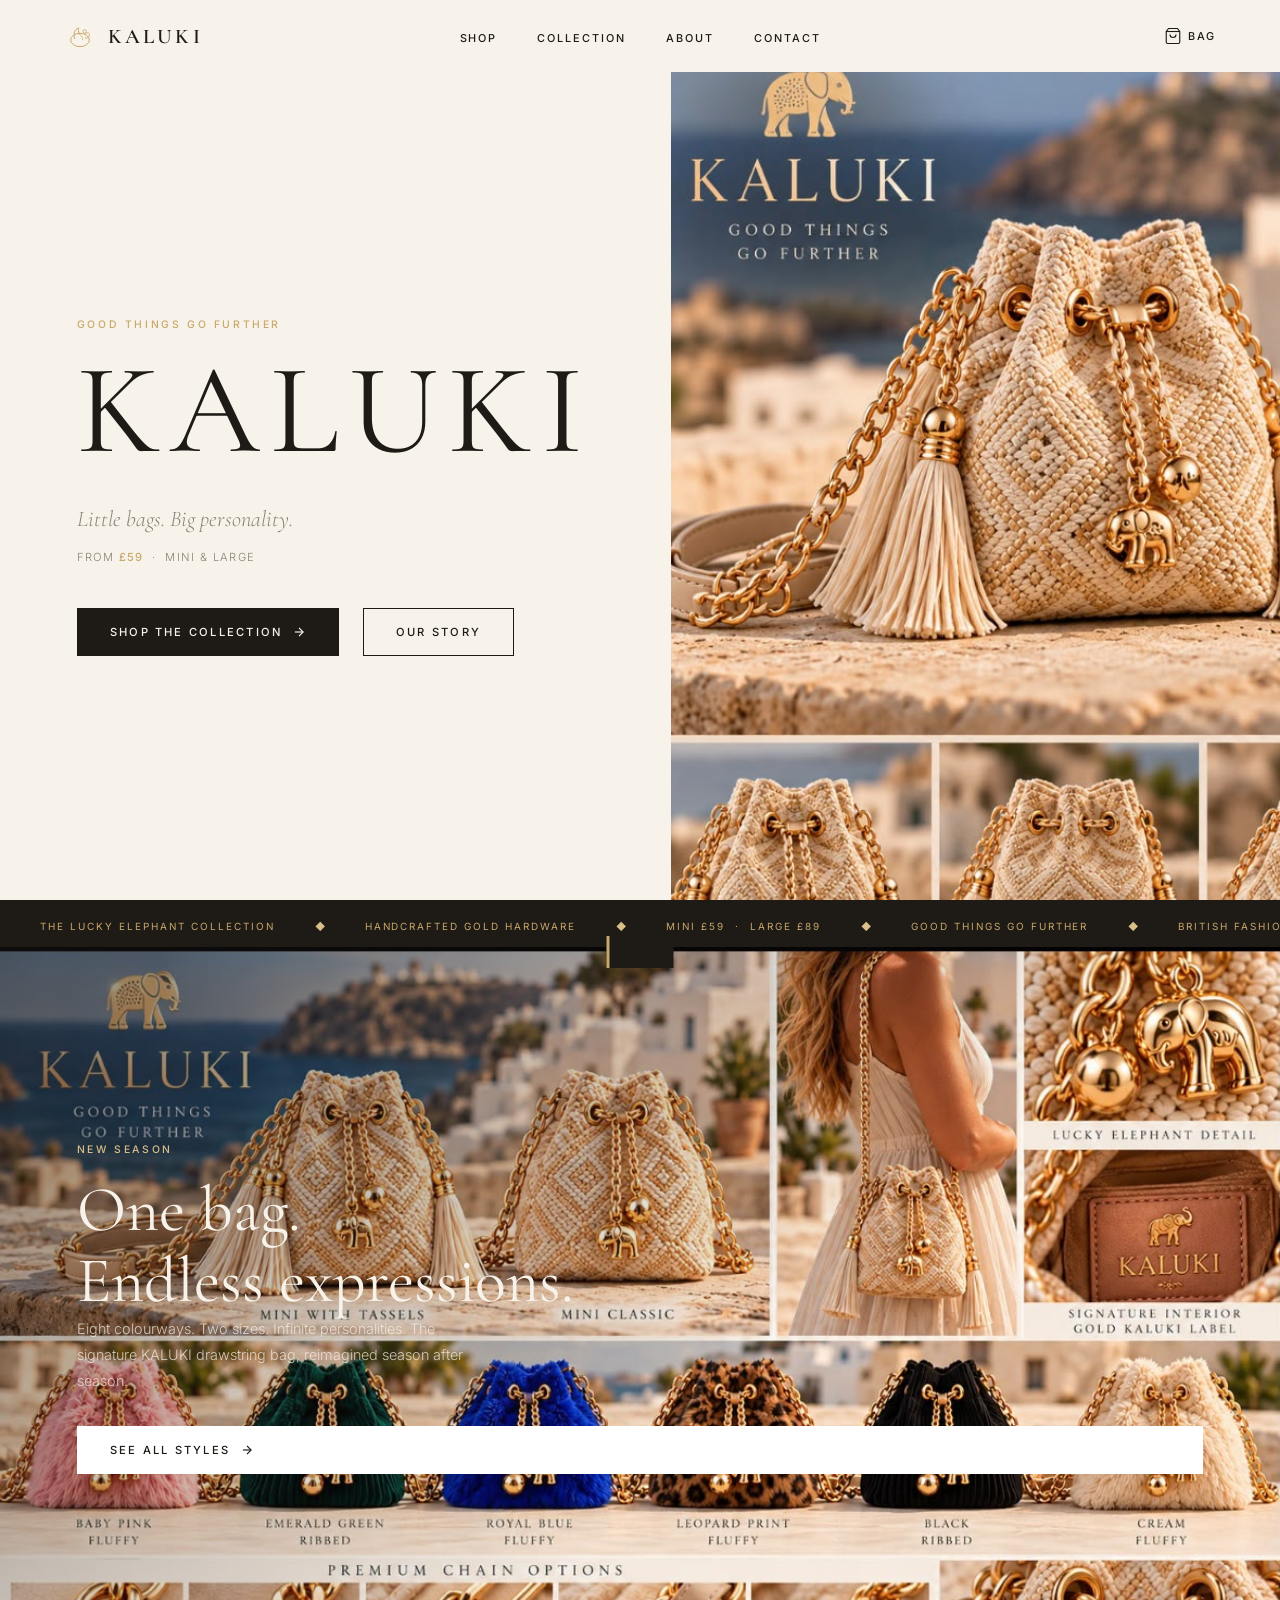
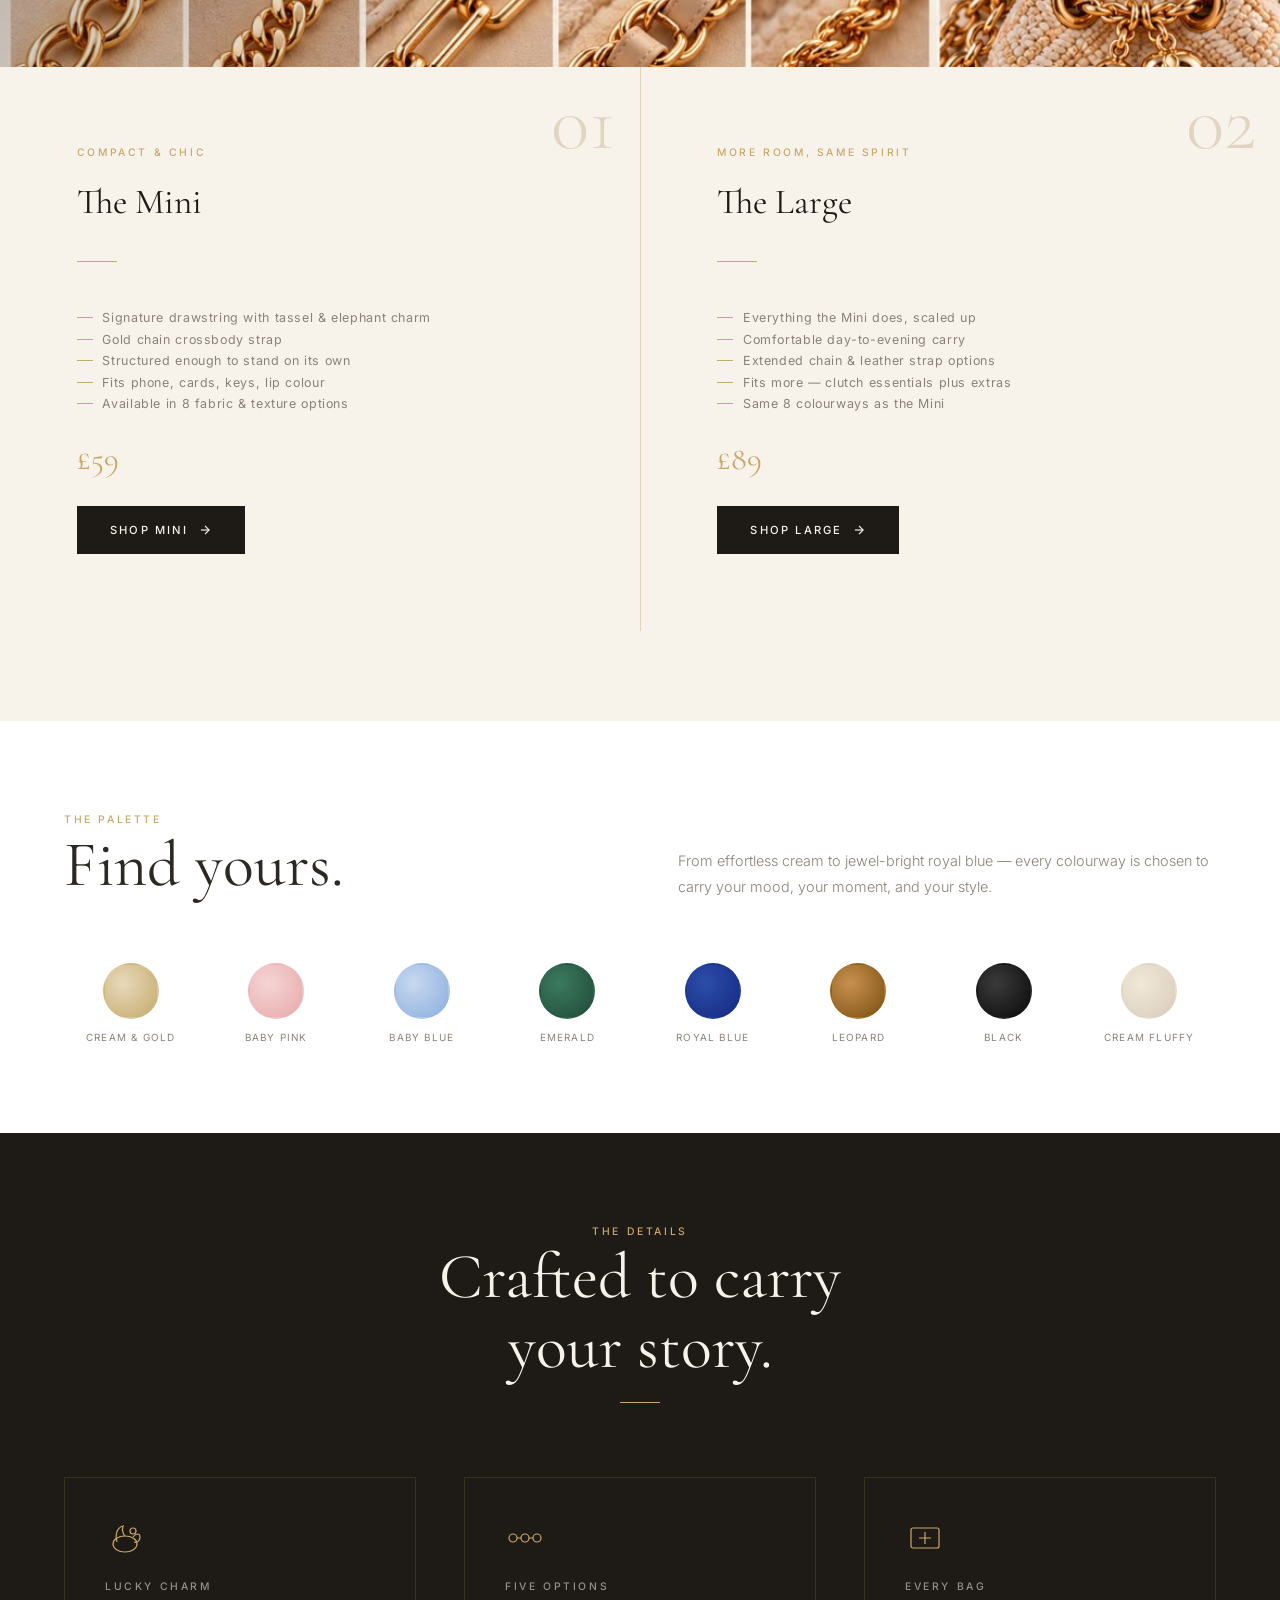
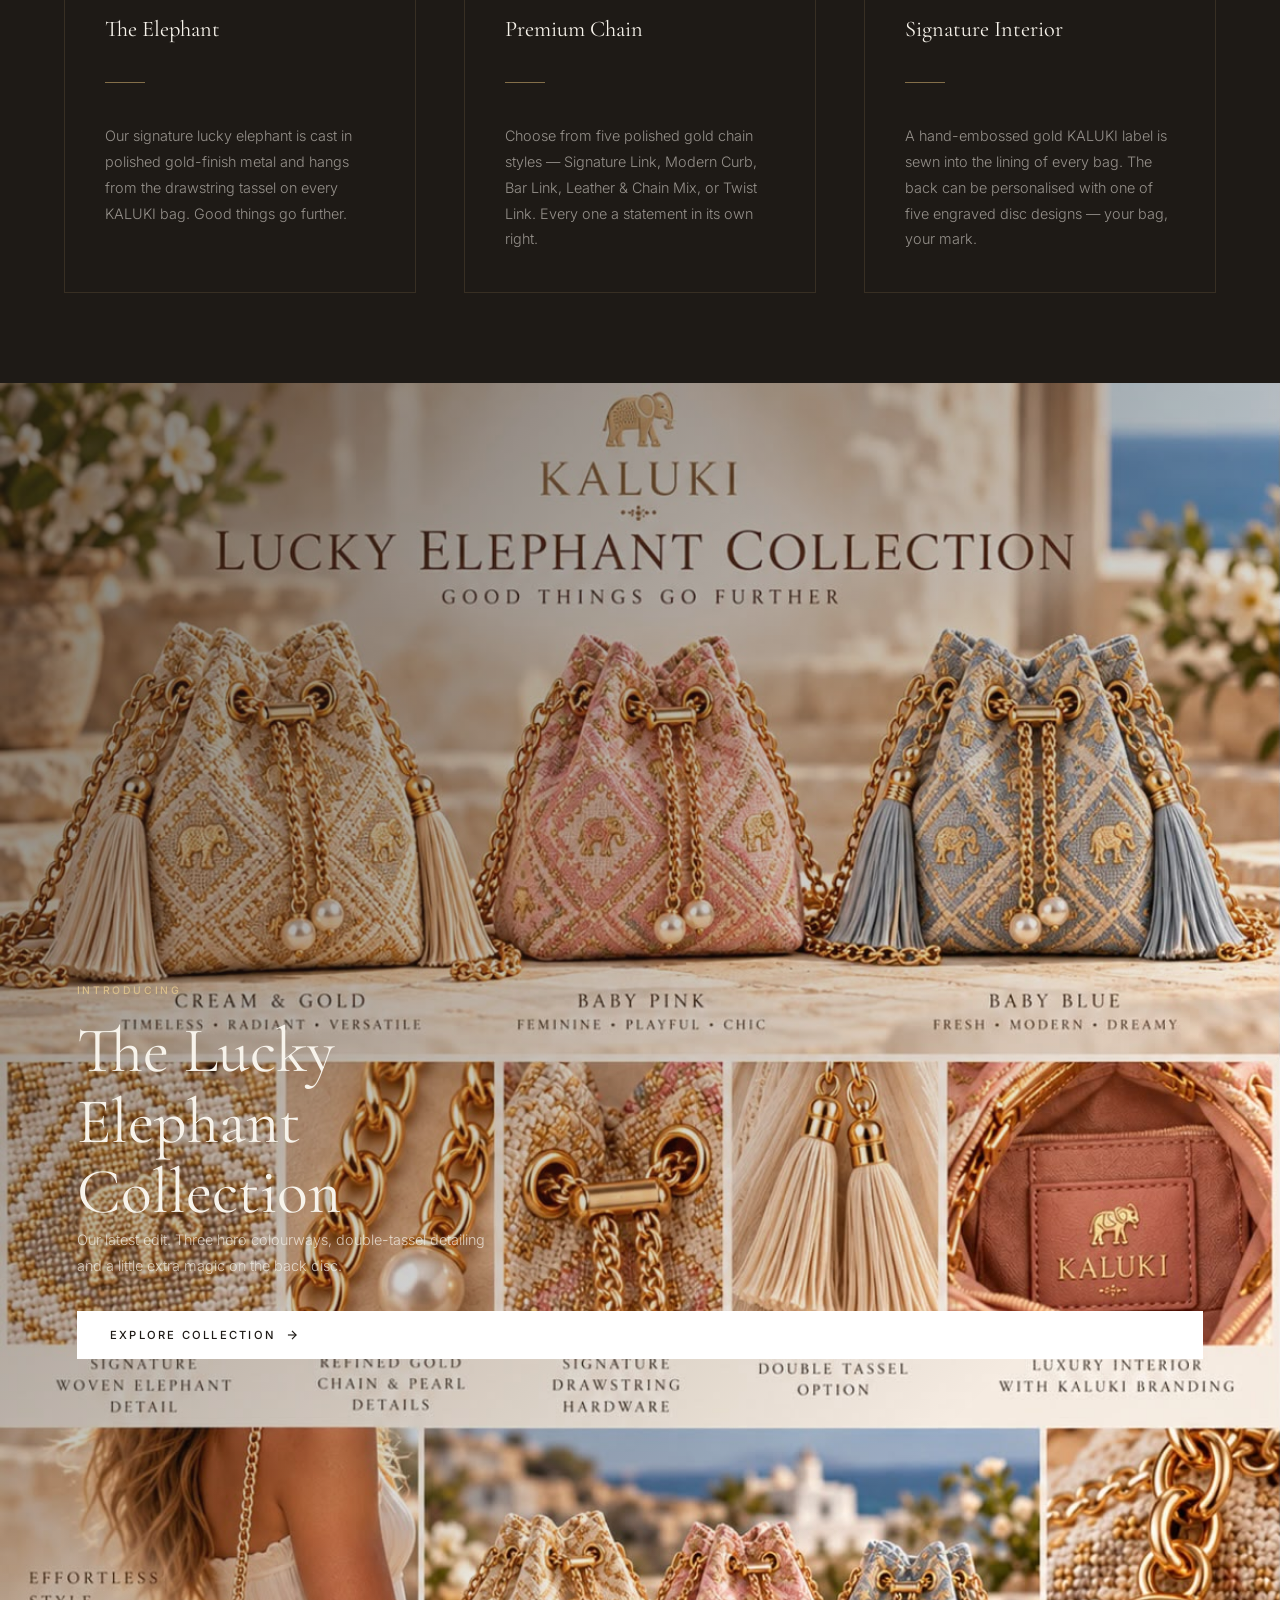
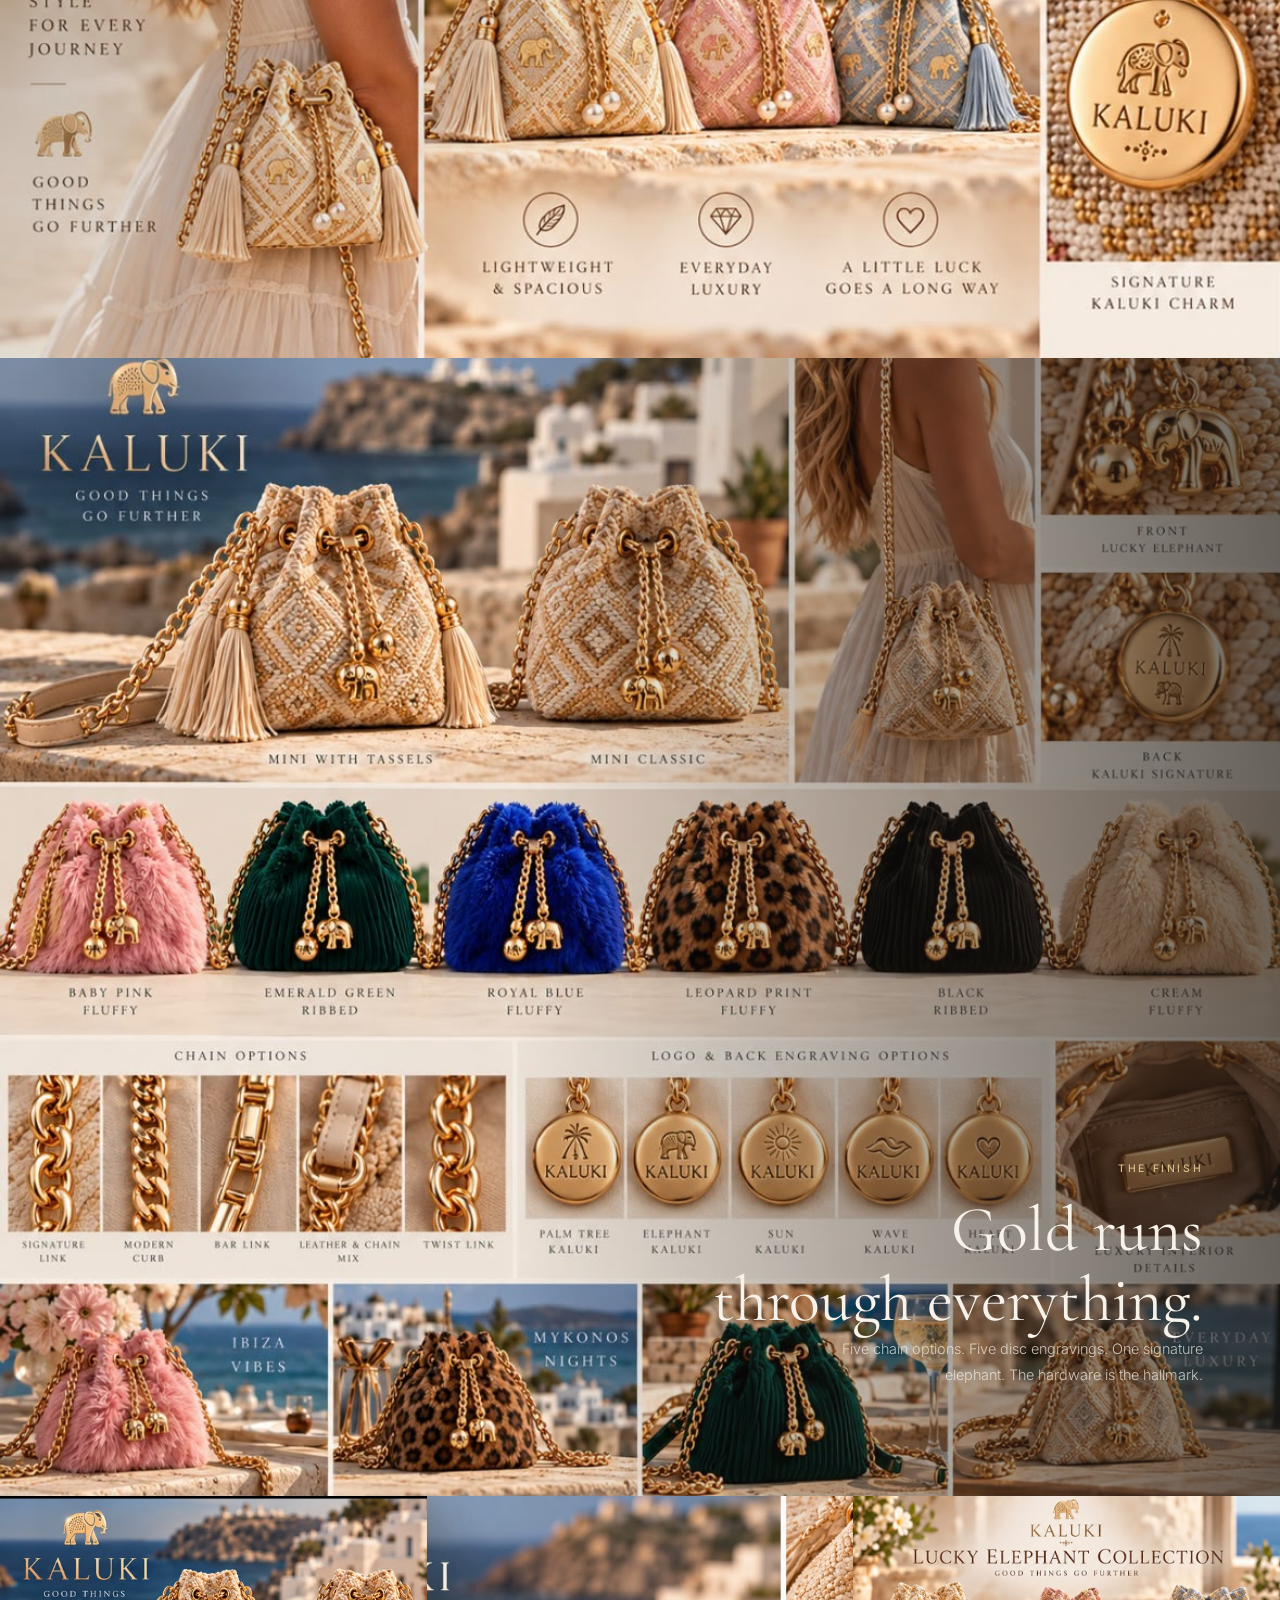
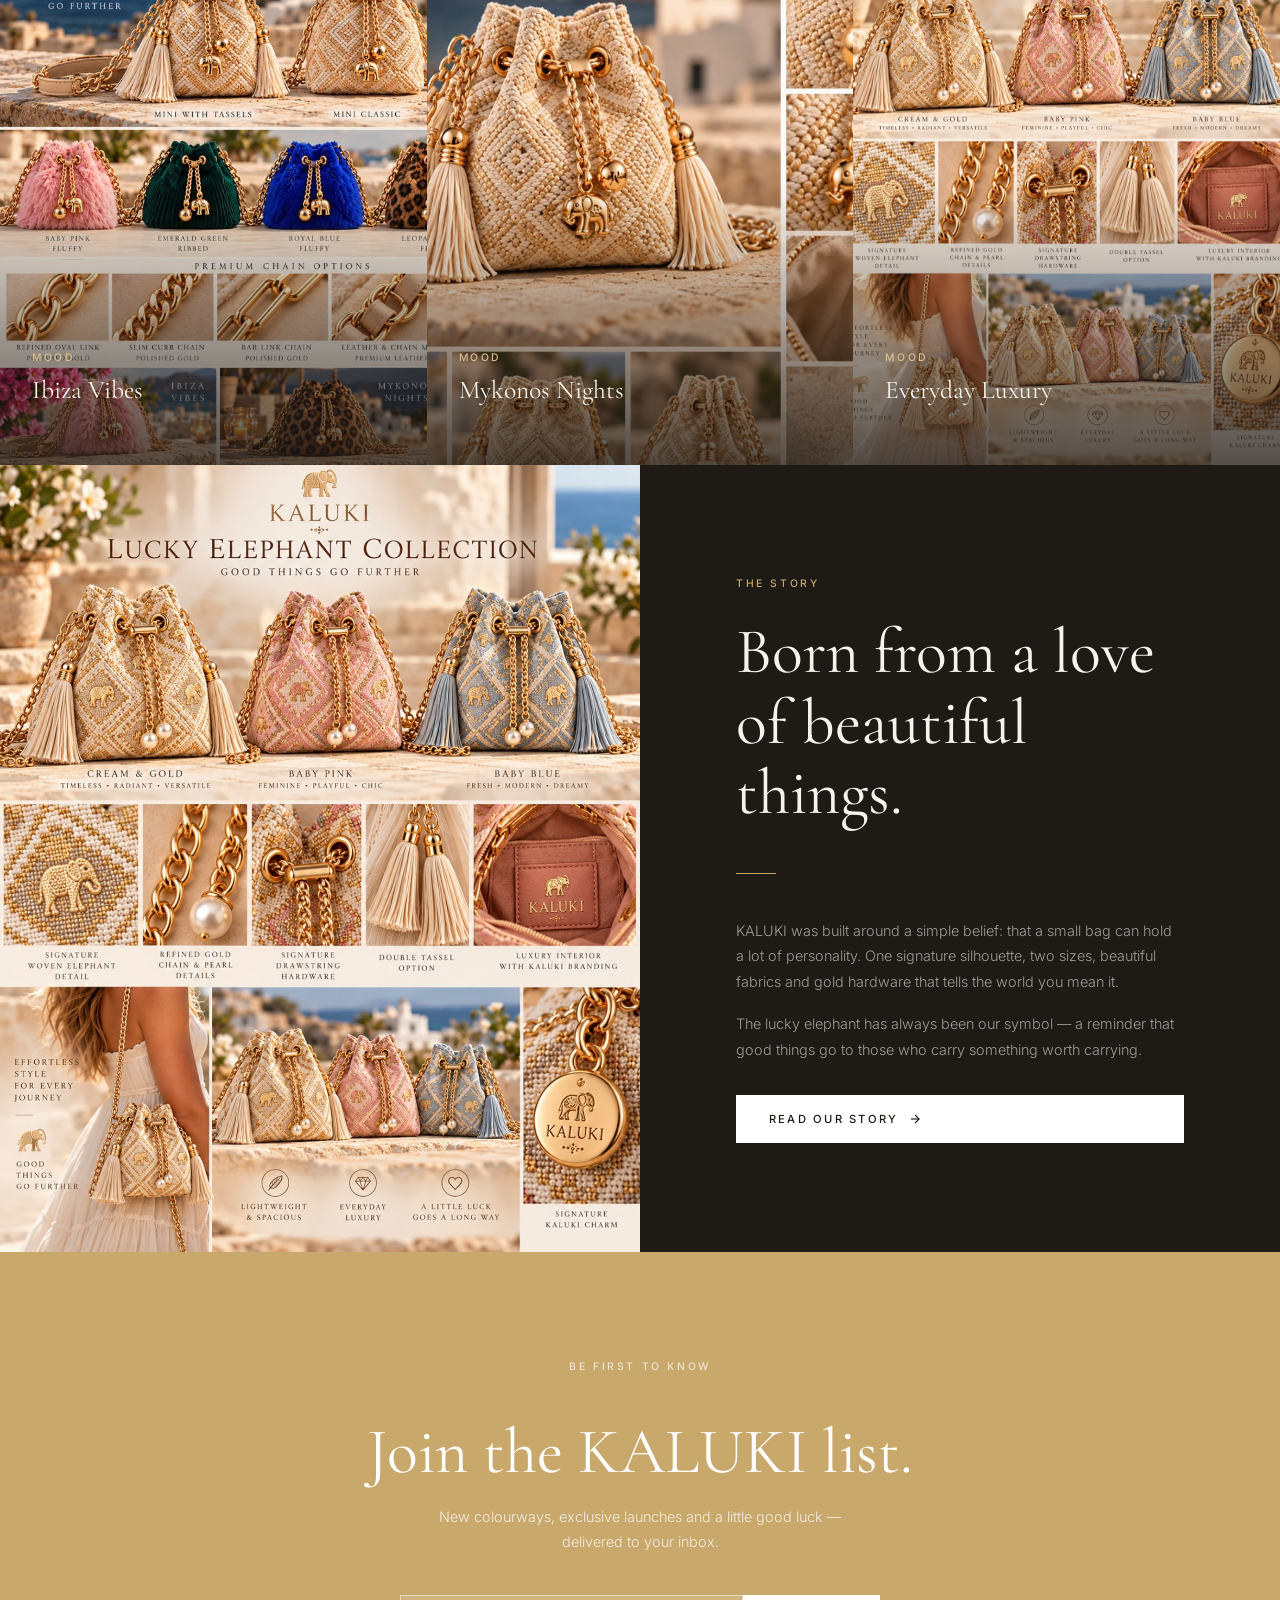
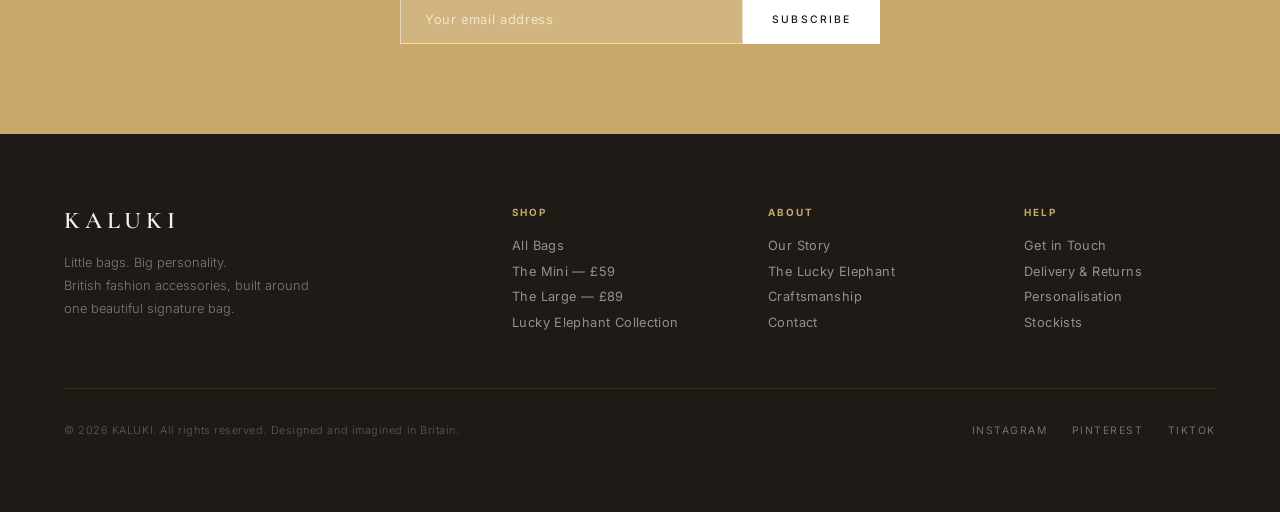
==== index.html @ 7ca7d7c7 "Initial KALUKI website build Four-page brand site: Home, Shop, About, Contact. Image-rich editorial " ====
<!DOCTYPE html>
<html lang="en-GB">
<head>
  <meta charset="UTF-8" />
  <meta name="viewport" content="width=device-width, initial-scale=1.0" />
  <title>KALUKI — Little Bags. Big Personality.</title>
  <meta name="description" content="KALUKI — British fashion accessories. Signature drawstring bags in two sizes. Gold hardware, lucky elephant charm. Good things go further." />
  <link rel="preconnect" href="https://fonts.googleapis.com" />
  <link rel="preconnect" href="https://fonts.gstatic.com" crossorigin />
  <link href="https://fonts.googleapis.com/css2?family=Cormorant+Garamond:ital,wght@0,300;0,400;0,500;0,600;1,300;1,400;1,600&family=Inter:wght@300;400;500&display=swap" rel="stylesheet" />
  <link rel="stylesheet" href="assets/css/style.css" />
</head>
<body>

  <!-- ── Navigation ──────────────────────────────────────────── -->
  <nav class="nav" id="nav">
    <div class="nav-inner">
      <a href="index.html" class="nav-logo">
        <svg class="nav-logo-mark" viewBox="0 0 48 48" fill="none" xmlns="http://www.w3.org/2000/svg">
          <ellipse cx="24" cy="30" rx="14" ry="10" stroke="#C8A86B" stroke-width="1.5" fill="none"/>
          <path d="M16 28 C14 22 15 14 22 12 C20 18 24 22 24 22" stroke="#C8A86B" stroke-width="1.5" fill="none" stroke-linecap="round"/>
          <circle cx="31" cy="17" r="2.5" stroke="#C8A86B" stroke-width="1.2" fill="none"/>
          <path d="M31 22 C34 18 38 18 38 22 C38 26 35 28 32 27" stroke="#C8A86B" stroke-width="1.2" fill="none" stroke-linecap="round"/>
          <path d="M24 22 C26 24 28 26 28 30" stroke="#C8A86B" stroke-width="1" fill="none"/>
        </svg>
        <span class="nav-logo-text">KALUKI</span>
      </a>

      <ul class="nav-links">
        <li><a href="shop.html">Shop</a></li>
        <li><a href="index.html#collection">Collection</a></li>
        <li><a href="about.html">About</a></li>
        <li><a href="contact.html">Contact</a></li>
      </ul>

      <div class="nav-actions">
        <a href="shop.html" class="nav-bag" data-bag>
          <svg viewBox="0 0 24 24" fill="none" stroke="currentColor" stroke-width="1.5">
            <path d="M6 2L3 6v14a2 2 0 002 2h14a2 2 0 002-2V6l-3-4z"/>
            <line x1="3" y1="6" x2="21" y2="6"/>
            <path d="M16 10a4 4 0 01-8 0"/>
          </svg>
          <span>Bag</span>
        </a>
        <button class="nav-hamburger" aria-label="Open menu">
          <span></span><span></span><span></span>
        </button>
      </div>
    </div>
  </nav>

  <!-- ── Mobile Nav ───────────────────────────────────────────── -->
  <div class="nav-mobile">
    <button class="nav-mobile-close" aria-label="Close menu" style="position:absolute;top:2rem;right:2rem;font-size:1.5rem;color:var(--charcoal);">✕</button>
    <a href="shop.html">Shop</a>
    <a href="index.html#collection">Collection</a>
    <a href="about.html">About</a>
    <a href="contact.html">Contact</a>
  </div>

  <!-- ── Hero ─────────────────────────────────────────────────── -->
  <section class="hero">
    <div class="hero-content">
      <p class="eyebrow hero-tagline reveal">Good Things Go Further</p>
      <h1 class="hero-title reveal delay-1">KALUKI</h1>
      <p class="hero-sub reveal delay-2">Little bags. Big personality.</p>
      <p class="hero-price-hint reveal delay-3">From <span>£59</span> &nbsp;·&nbsp; Mini &amp; Large</p>
      <div class="hero-cta reveal delay-4">
        <a href="shop.html" class="btn btn-dark">
          Shop the Collection
          <svg viewBox="0 0 24 24" fill="none" stroke="currentColor" stroke-width="2"><line x1="5" y1="12" x2="19" y2="12"/><polyline points="12 5 19 12 12 19"/></svg>
        </a>
        <a href="index.html#story" class="btn btn-outline">Our Story</a>
      </div>
    </div>

    <div class="hero-image reveal-right">
      <img src="assets/images/kaluki1.jpeg" alt="KALUKI signature bag — cream woven with gold hardware" loading="eager" />
    </div>
  </section>

  <!-- ── Marquee ──────────────────────────────────────────────── -->
  <div class="marquee-bar" aria-hidden="true">
    <div class="marquee-track">
      <span>The Lucky Elephant Collection</span>
      <span class="dot">◆</span>
      <span>Handcrafted Gold Hardware</span>
      <span class="dot">◆</span>
      <span>Mini £59 &nbsp;·&nbsp; Large £89</span>
      <span class="dot">◆</span>
      <span>Good Things Go Further</span>
      <span class="dot">◆</span>
      <span>British Fashion Accessories</span>
      <span class="dot">◆</span>
      <span>Ibiza Vibes &nbsp;·&nbsp; Mykonos Nights</span>
      <span class="dot">◆</span>
    </div>
  </div>

  <!-- ── The Range — full image ────────────────────────────────── -->
  <div class="fullbleed" id="collection" style="max-height:80vh;">
    <img src="assets/images/kaluki2.jpeg" alt="KALUKI bag collection — all colourways" loading="lazy" style="height:100%;object-fit:cover;object-position:top center;" />
    <div class="fullbleed-overlay">
      <p class="eyebrow">New Season</p>
      <h2 class="reveal">One bag.<br/>Endless expressions.</h2>
      <p class="reveal delay-1">Eight colourways. Two sizes. Infinite personalities. The signature KALUKI drawstring bag, reimagined season after season.</p>
      <a href="shop.html" class="btn btn-white reveal delay-2">
        See All Styles
        <svg viewBox="0 0 24 24" fill="none" stroke="currentColor" stroke-width="2"><line x1="5" y1="12" x2="19" y2="12"/><polyline points="12 5 19 12 12 19"/></svg>
      </a>
    </div>
  </div>

  <!-- ── Two Sizes ─────────────────────────────────────────────── -->
  <section class="section" style="padding-left:0;padding-right:0;padding-top:0;">
    <div class="bags-grid">
      <div class="bag-card reveal-left">
        <span class="bag-card-number">01</span>
        <p class="eyebrow">Compact &amp; Chic</p>
        <h3>The Mini</h3>
        <div class="gold-rule"></div>
        <ul class="bag-features">
          <li>Signature drawstring with tassel &amp; elephant charm</li>
          <li>Gold chain crossbody strap</li>
          <li>Structured enough to stand on its own</li>
          <li>Fits phone, cards, keys, lip colour</li>
          <li>Available in 8 fabric &amp; texture options</li>
        </ul>
        <div class="bag-price">£59</div>
        <a href="shop.html" class="btn btn-dark" style="margin-top:0.5rem;">
          Shop Mini
          <svg viewBox="0 0 24 24" fill="none" stroke="currentColor" stroke-width="2"><line x1="5" y1="12" x2="19" y2="12"/><polyline points="12 5 19 12 12 19"/></svg>
        </a>
      </div>
      <div class="bag-card reveal-right">
        <span class="bag-card-number">02</span>
        <p class="eyebrow">More Room, Same Spirit</p>
        <h3>The Large</h3>
        <div class="gold-rule"></div>
        <ul class="bag-features">
          <li>Everything the Mini does, scaled up</li>
          <li>Comfortable day-to-evening carry</li>
          <li>Extended chain &amp; leather strap options</li>
          <li>Fits more — clutch essentials plus extras</li>
          <li>Same 8 colourways as the Mini</li>
        </ul>
        <div class="bag-price">£89</div>
        <a href="shop.html" class="btn btn-dark" style="margin-top:0.5rem;">
          Shop Large
          <svg viewBox="0 0 24 24" fill="none" stroke="currentColor" stroke-width="2"><line x1="5" y1="12" x2="19" y2="12"/><polyline points="12 5 19 12 12 19"/></svg>
        </a>
      </div>
    </div>
  </section>

  <!-- ── Colourways ───────────────────────────────────────────── -->
  <section class="section colourways-section">
    <div class="section-max">
      <div class="colourways-intro">
        <div class="reveal-left">
          <p class="eyebrow">The Palette</p>
          <h2>Find yours.</h2>
        </div>
        <p class="reveal-right" style="align-self:end;">From effortless cream to jewel-bright royal blue — every colourway is chosen to carry your mood, your moment, and your style.</p>
      </div>

      <div class="colourways-grid">
        <div class="colour-swatch reveal delay-1">
          <div class="colour-dot c-cream-gold"></div>
          <span class="colour-name">Cream &amp; Gold</span>
        </div>
        <div class="colour-swatch reveal delay-2">
          <div class="colour-dot c-baby-pink"></div>
          <span class="colour-name">Baby Pink</span>
        </div>
        <div class="colour-swatch reveal delay-3">
          <div class="colour-dot c-baby-blue"></div>
          <span class="colour-name">Baby Blue</span>
        </div>
        <div class="colour-swatch reveal delay-1">
          <div class="colour-dot c-emerald"></div>
          <span class="colour-name">Emerald</span>
        </div>
        <div class="colour-swatch reveal delay-2">
          <div class="colour-dot c-royal-blue"></div>
          <span class="colour-name">Royal Blue</span>
        </div>
        <div class="colour-swatch reveal delay-3">
          <div class="colour-dot c-leopard"></div>
          <span class="colour-name">Leopard</span>
        </div>
        <div class="colour-swatch reveal delay-1">
          <div class="colour-dot c-black"></div>
          <span class="colour-name">Black</span>
        </div>
        <div class="colour-swatch reveal delay-2">
          <div class="colour-dot c-cream-fluffy"></div>
          <span class="colour-name">Cream Fluffy</span>
        </div>
      </div>
    </div>
  </section>

  <!-- ── Craft ─────────────────────────────────────────────────── -->
  <section class="section craft-section">
    <div class="section-max">
      <div class="section-header centered" style="color:var(--cream)">
        <p class="eyebrow reveal">The Details</p>
        <h2 style="color:var(--cream)" class="reveal delay-1">Crafted to carry<br/>your story.</h2>
        <div class="gold-rule reveal delay-2" style="margin:1.25rem auto;"></div>
      </div>

      <div class="craft-grid">
        <div class="craft-item reveal delay-1">
          <svg class="craft-icon" viewBox="0 0 40 40" fill="none" stroke="currentColor" stroke-width="1.2">
            <ellipse cx="20" cy="26" rx="12" ry="8" />
            <path d="M12 24 C10 18 11 10 18 8 C16 14 20 18 20 18"/>
            <circle cx="28" cy="13" r="3"/>
            <path d="M28 19 C31 15 35 15 35 19 C35 23 32 25 29 24"/>
          </svg>
          <p class="eyebrow">Lucky Charm</p>
          <h3>The Elephant</h3>
          <div class="gold-rule"></div>
          <p>Our signature lucky elephant is cast in polished gold-finish metal and hangs from the drawstring tassel on every KALUKI bag. Good things go further.</p>
        </div>

        <div class="craft-item reveal delay-2">
          <svg class="craft-icon" viewBox="0 0 40 40" fill="none" stroke="currentColor" stroke-width="1.2">
            <circle cx="8" cy="20" r="4"/>
            <circle cx="20" cy="20" r="4"/>
            <circle cx="32" cy="20" r="4"/>
            <path d="M12 20 h4 M24 20 h4"/>
          </svg>
          <p class="eyebrow">Five Options</p>
          <h3>Premium Chain</h3>
          <div class="gold-rule"></div>
          <p>Choose from five polished gold chain styles — Signature Link, Modern Curb, Bar Link, Leather &amp; Chain Mix, or Twist Link. Every one a statement in its own right.</p>
        </div>

        <div class="craft-item reveal delay-3">
          <svg class="craft-icon" viewBox="0 0 40 40" fill="none" stroke="currentColor" stroke-width="1.2">
            <rect x="6" y="10" width="28" height="20" rx="2"/>
            <path d="M14 20 h12 M20 14 v12"/>
          </svg>
          <p class="eyebrow">Every Bag</p>
          <h3>Signature Interior</h3>
          <div class="gold-rule"></div>
          <p>A hand-embossed gold KALUKI label is sewn into the lining of every bag. The back can be personalised with one of five engraved disc designs — your bag, your mark.</p>
        </div>
      </div>
    </div>
  </section>

  <!-- ── Lucky Elephant Collection full image ──────────────────── -->
  <div class="fullbleed">
    <img src="assets/images/kaluki4.jpeg" alt="Lucky Elephant Collection — KALUKI" loading="lazy" />
    <div class="fullbleed-overlay" style="background: linear-gradient(135deg, rgba(30,26,22,0.6) 0%, transparent 70%);">
      <p class="eyebrow reveal">Introducing</p>
      <h2 class="reveal delay-1" style="color:var(--cream);">The Lucky<br/>Elephant<br/>Collection</h2>
      <p class="reveal delay-2">Our latest edit. Three hero colourways, double-tassel detailing and a little extra magic on the back disc.</p>
      <a href="shop.html" class="btn btn-white reveal delay-3">
        Explore Collection
        <svg viewBox="0 0 24 24" fill="none" stroke="currentColor" stroke-width="2"><line x1="5" y1="12" x2="19" y2="12"/><polyline points="12 5 19 12 12 19"/></svg>
      </a>
    </div>
  </div>

  <!-- ── Chain detail strip ────────────────────────────────────── -->
  <div class="fullbleed">
    <img src="assets/images/kaluki3.jpeg" alt="KALUKI chain and hardware detail" loading="lazy" />
    <div class="fullbleed-overlay" style="background: linear-gradient(to left, rgba(30,26,22,0.65) 0%, transparent 60%); align-items: flex-end; justify-content: flex-end; text-align: right;">
      <p class="eyebrow reveal">The Finish</p>
      <h2 class="reveal delay-1" style="color:var(--cream);">Gold runs<br/>through everything.</h2>
      <p class="reveal delay-2">Five chain options. Five disc engravings. One signature elephant. The hardware is the hallmark.</p>
    </div>
  </div>

  <!-- ── Lifestyle Editorial ───────────────────────────────────── -->
  <section class="section" style="padding:0;">
    <div class="lifestyle-grid">
      <div class="lifestyle-card">
        <img src="assets/images/kaluki2.jpeg" alt="Ibiza Vibes — KALUKI" loading="lazy" style="object-position: 0% 80%;" />
        <div class="lifestyle-card-overlay">
          <p class="eyebrow">Mood</p>
          <h3>Ibiza Vibes</h3>
          <span class="lifestyle-card-cta">Shop the look</span>
        </div>
      </div>
      <div class="lifestyle-card">
        <img src="assets/images/kaluki1.jpeg" alt="Mykonos Nights — KALUKI" loading="lazy" style="object-position: 50% 60%;" />
        <div class="lifestyle-card-overlay">
          <p class="eyebrow">Mood</p>
          <h3>Mykonos Nights</h3>
          <span class="lifestyle-card-cta">Shop the look</span>
        </div>
      </div>
      <div class="lifestyle-card">
        <img src="assets/images/kaluki4.jpeg" alt="Everyday Luxury — KALUKI" loading="lazy" style="object-position: 50% 50%;" />
        <div class="lifestyle-card-overlay">
          <p class="eyebrow">Mood</p>
          <h3>Everyday Luxury</h3>
          <span class="lifestyle-card-cta">Shop the look</span>
        </div>
      </div>
    </div>
  </section>

  <!-- ── Brand Story ───────────────────────────────────────────── -->
  <section class="story-section" id="story">
    <div class="story-image reveal-left">
      <img src="assets/images/kaluki4.jpeg" alt="KALUKI brand story" loading="lazy" style="object-position: center 30%;" />
    </div>
    <div class="story-content">
      <p class="eyebrow reveal">The Story</p>
      <h2 class="reveal delay-1">Born from a love<br/>of beautiful things.</h2>
      <div class="gold-rule reveal delay-2"></div>
      <p class="reveal delay-2">KALUKI was built around a simple belief: that a small bag can hold a lot of personality. One signature silhouette, two sizes, beautiful fabrics and gold hardware that tells the world you mean it.</p>
      <p class="reveal delay-3" style="margin-top:-0.5rem;">The lucky elephant has always been our symbol — a reminder that good things go to those who carry something worth carrying.</p>
      <a href="about.html" class="btn btn-white reveal delay-4" style="margin-top:0.5rem;">
        Read Our Story
        <svg viewBox="0 0 24 24" fill="none" stroke="currentColor" stroke-width="2"><line x1="5" y1="12" x2="19" y2="12"/><polyline points="12 5 19 12 12 19"/></svg>
      </a>
    </div>
  </section>

  <!-- ── Newsletter ────────────────────────────────────────────── -->
  <section class="newsletter-section">
    <p class="eyebrow reveal" style="color:rgba(255,255,255,0.7);">Be First to Know</p>
    <h2 class="reveal delay-1">Join the KALUKI list.</h2>
    <p class="reveal delay-2">New colourways, exclusive launches and a little good luck — delivered to your inbox.</p>
    <form class="newsletter-form reveal delay-3" novalidate>
      <input type="email" placeholder="Your email address" required aria-label="Email address" />
      <button type="submit" class="btn btn-white">Subscribe</button>
    </form>
  </section>

  <!-- ── Footer ────────────────────────────────────────────────── -->
  <footer class="footer">
    <div class="footer-inner">
      <div class="footer-brand">
        <div class="footer-logo-text">KALUKI</div>
        <p>Little bags. Big personality.<br/>British fashion accessories, built around one beautiful signature bag.</p>
      </div>

      <div class="footer-col">
        <h5>Shop</h5>
        <a href="shop.html">All Bags</a>
        <a href="shop.html#mini">The Mini — £59</a>
        <a href="shop.html#large">The Large — £89</a>
        <a href="shop.html#collections">Lucky Elephant Collection</a>
      </div>

      <div class="footer-col">
        <h5>About</h5>
        <a href="about.html">Our Story</a>
        <a href="about.html#elephant">The Lucky Elephant</a>
        <a href="about.html#craft">Craftsmanship</a>
        <a href="contact.html">Contact</a>
      </div>

      <div class="footer-col">
        <h5>Help</h5>
        <a href="contact.html">Get in Touch</a>
        <a href="#">Delivery &amp; Returns</a>
        <a href="#">Personalisation</a>
        <a href="#">Stockists</a>
      </div>
    </div>

    <div class="footer-bottom">
      <p>© 2026 KALUKI. All rights reserved. Designed and imagined in Britain.</p>
      <div class="footer-social">
        <a href="#">Instagram</a>
        <a href="#">Pinterest</a>
        <a href="#">TikTok</a>
      </div>
    </div>
  </footer>

  <!-- ── Toast ─────────────────────────────────────────────────── -->
  <div id="toast" class="toast" aria-live="polite"></div>

  <script src="assets/js/main.js" defer></script>
</body>
</html>
---- assets/css/style.css ----
/* ─────────────────────────────────────────────
   KALUKI — Brand Website Styles
   ───────────────────────────────────────────── */

/* 1. Custom Properties
─────────────────────────────────────────────── */
:root {
  --cream:        #F7F3EB;
  --cream-mid:    #EDE5D4;
  --cream-dark:   #E0D5C1;
  --gold:         #C8A86B;
  --gold-light:   #D9BE8A;
  --gold-dark:    #9E7D42;
  --charcoal:     #1E1A16;
  --text:         #2C2823;
  --muted:        #8A8278;
  --white:        #FFFFFF;

  --font-display: 'Cormorant Garamond', Georgia, serif;
  --font-body:    'Inter', system-ui, -apple-system, sans-serif;

  --nav-h:        72px;
  --max-w:        1400px;
  --gap:          clamp(1.5rem, 4vw, 3rem);
}

/* 2. Reset & Base
─────────────────────────────────────────────── */
*, *::before, *::after { box-sizing: border-box; margin: 0; padding: 0; }

html {
  scroll-behavior: smooth;
  font-size: 16px;
}

body {
  font-family: var(--font-body);
  color: var(--text);
  background: var(--cream);
  -webkit-font-smoothing: antialiased;
  overflow-x: hidden;
}

img { display: block; max-width: 100%; }
a  { text-decoration: none; color: inherit; }
ul { list-style: none; }
button { cursor: pointer; border: none; background: none; font-family: inherit; }

/* 3. Typography
─────────────────────────────────────────────── */
.eyebrow {
  font-family: var(--font-body);
  font-size: 0.65rem;
  font-weight: 500;
  letter-spacing: 0.25em;
  text-transform: uppercase;
  color: var(--gold);
}

h1, h2, h3, h4 {
  font-family: var(--font-display);
  font-weight: 400;
  line-height: 1.1;
}

h1 { font-size: clamp(3.5rem, 8vw, 7rem); }
h2 { font-size: clamp(2.2rem, 5vw, 4rem); }
h3 { font-size: clamp(1.5rem, 3vw, 2.2rem); }
h4 { font-size: 1.25rem; }

p {
  font-size: 0.9rem;
  line-height: 1.8;
  color: var(--muted);
  font-weight: 300;
}

.gold-rule {
  width: 40px;
  height: 1px;
  background: var(--gold);
  margin: 1.25rem 0;
}

/* 4. Buttons
─────────────────────────────────────────────── */
.btn {
  display: inline-flex;
  align-items: center;
  gap: 0.6rem;
  font-family: var(--font-body);
  font-size: 0.7rem;
  font-weight: 500;
  letter-spacing: 0.2em;
  text-transform: uppercase;
  padding: 1rem 2rem;
  transition: all 0.3s ease;
}

.btn-dark {
  background: var(--charcoal);
  color: var(--cream);
  border: 1px solid var(--charcoal);
}
.btn-dark:hover {
  background: transparent;
  color: var(--charcoal);
}

.btn-outline {
  background: transparent;
  color: var(--charcoal);
  border: 1px solid var(--charcoal);
}
.btn-outline:hover {
  background: var(--charcoal);
  color: var(--cream);
}

.btn-gold {
  background: var(--gold);
  color: var(--white);
  border: 1px solid var(--gold);
}
.btn-gold:hover {
  background: var(--gold-dark);
  border-color: var(--gold-dark);
}

.btn-white {
  background: var(--white);
  color: var(--charcoal);
  border: 1px solid var(--white);
}
.btn-white:hover {
  background: transparent;
  color: var(--white);
}

.btn svg {
  width: 14px;
  height: 14px;
  transition: transform 0.3s ease;
}
.btn:hover svg { transform: translateX(4px); }

/* 5. Navigation
─────────────────────────────────────────────── */
.nav {
  position: fixed;
  top: 0; left: 0; right: 0;
  z-index: 100;
  height: var(--nav-h);
  display: flex;
  align-items: center;
  padding: 0 clamp(1.5rem, 5vw, 4rem);
  transition: background 0.4s ease, box-shadow 0.4s ease;
}

.nav.scrolled {
  background: rgba(247, 243, 235, 0.96);
  backdrop-filter: blur(8px);
  box-shadow: 0 1px 0 rgba(200, 168, 107, 0.2);
}

.nav-inner {
  width: 100%;
  display: grid;
  grid-template-columns: 1fr auto 1fr;
  align-items: center;
  gap: 2rem;
}

.nav-logo {
  display: flex;
  align-items: center;
  gap: 0.75rem;
}

.nav-logo-mark {
  width: 32px;
  height: 32px;
}

.nav-logo-text {
  font-family: var(--font-display);
  font-size: 1.3rem;
  font-weight: 600;
  letter-spacing: 0.15em;
  color: var(--charcoal);
}

.nav-links {
  display: flex;
  align-items: center;
  gap: 2.5rem;
}

.nav-links a {
  font-size: 0.68rem;
  font-weight: 500;
  letter-spacing: 0.18em;
  text-transform: uppercase;
  color: var(--charcoal);
  position: relative;
  padding-bottom: 2px;
}

.nav-links a::after {
  content: '';
  position: absolute;
  bottom: 0; left: 0;
  width: 0; height: 1px;
  background: var(--gold);
  transition: width 0.3s ease;
}

.nav-links a:hover::after { width: 100%; }

.nav-actions {
  display: flex;
  align-items: center;
  justify-content: flex-end;
  gap: 1.5rem;
}

.nav-bag {
  display: flex;
  align-items: center;
  gap: 0.4rem;
  font-size: 0.68rem;
  font-weight: 500;
  letter-spacing: 0.15em;
  text-transform: uppercase;
  color: var(--charcoal);
}

.nav-bag svg { width: 18px; height: 18px; }

.nav-hamburger {
  display: none;
  flex-direction: column;
  gap: 5px;
  padding: 4px;
}

.nav-hamburger span {
  display: block;
  width: 22px;
  height: 1.5px;
  background: var(--charcoal);
  transition: all 0.3s ease;
}

/* Mobile nav */
.nav-mobile {
  display: none;
  position: fixed;
  inset: 0;
  background: var(--cream);
  z-index: 99;
  flex-direction: column;
  align-items: center;
  justify-content: center;
  gap: 2.5rem;
  opacity: 0;
  pointer-events: none;
  transition: opacity 0.3s ease;
}

.nav-mobile.open {
  display: flex;
  opacity: 1;
  pointer-events: all;
}

.nav-mobile a {
  font-family: var(--font-display);
  font-size: 2.5rem;
  font-weight: 400;
  color: var(--charcoal);
  letter-spacing: 0.05em;
}

/* 6. Hero
─────────────────────────────────────────────── */
.hero {
  min-height: 100vh;
  display: grid;
  grid-template-columns: 1fr 1fr;
  padding-top: var(--nav-h);
}

.hero-content {
  display: flex;
  flex-direction: column;
  justify-content: center;
  padding: clamp(3rem, 8vh, 6rem) clamp(2rem, 6vw, 5rem);
}

.hero-tagline {
  margin-bottom: 0.75rem;
}

.hero-title {
  font-size: clamp(5rem, 10vw, 9rem);
  letter-spacing: 0.08em;
  color: var(--charcoal);
  line-height: 1;
  margin-bottom: 1.5rem;
}

.hero-sub {
  font-family: var(--font-display);
  font-size: clamp(1.1rem, 2vw, 1.4rem);
  font-weight: 300;
  font-style: italic;
  color: var(--muted);
  margin-bottom: 0.5rem;
}

.hero-price-hint {
  font-size: 0.7rem;
  letter-spacing: 0.12em;
  text-transform: uppercase;
  color: var(--muted);
  margin-bottom: 2.5rem;
}

.hero-price-hint span {
  color: var(--gold);
  font-weight: 500;
}

.hero-cta {
  display: flex;
  align-items: center;
  gap: 1.5rem;
  flex-wrap: wrap;
}

.hero-image {
  position: relative;
  overflow: hidden;
  background: var(--cream-dark);
}

.hero-image img {
  width: 100%;
  height: 100%;
  object-fit: cover;
  object-position: 0% 0%;
  transform: scale(1.03);
  transition: transform 8s ease;
}

.hero-image:hover img { transform: scale(1.0); }

.hero-scroll {
  position: absolute;
  bottom: 2rem;
  left: 50%;
  transform: translateX(-50%);
  display: flex;
  flex-direction: column;
  align-items: center;
  gap: 0.5rem;
  color: var(--muted);
  font-size: 0.6rem;
  letter-spacing: 0.2em;
  text-transform: uppercase;
}

.hero-scroll::after {
  content: '';
  display: block;
  width: 1px;
  height: 40px;
  background: linear-gradient(to bottom, var(--gold), transparent);
  animation: scrollLine 1.8s ease infinite;
}

@keyframes scrollLine {
  0%   { opacity: 0; transform: scaleY(0); transform-origin: top; }
  50%  { opacity: 1; }
  100% { opacity: 0; transform: scaleY(1); transform-origin: top; }
}

/* 7. Marquee
─────────────────────────────────────────────── */
.marquee-bar {
  background: var(--charcoal);
  padding: 0.85rem 0;
  overflow: hidden;
  white-space: nowrap;
}

.marquee-track {
  display: inline-flex;
  animation: marquee 30s linear infinite;
}

.marquee-track span {
  font-size: 0.62rem;
  letter-spacing: 0.2em;
  text-transform: uppercase;
  color: var(--gold);
  padding: 0 2.5rem;
}

.marquee-track span.dot {
  color: var(--gold-light);
  padding: 0;
  letter-spacing: 0;
}

@keyframes marquee {
  from { transform: translateX(0); }
  to   { transform: translateX(-50%); }
}

/* 8. Section Base
─────────────────────────────────────────────── */
.section {
  padding: clamp(4rem, 10vh, 8rem) clamp(1.5rem, 5vw, 4rem);
}

.section-max {
  max-width: var(--max-w);
  margin: 0 auto;
}

.section-header {
  margin-bottom: clamp(2.5rem, 6vh, 5rem);
}

.section-header.centered {
  text-align: center;
  display: flex;
  flex-direction: column;
  align-items: center;
}

/* 9. Range Image Section
─────────────────────────────────────────────── */
.range-image-wrap {
  position: relative;
  width: 100%;
  overflow: hidden;
}

.range-image-wrap img {
  width: 100%;
  height: auto;
  display: block;
}

.range-overlay {
  position: absolute;
  bottom: 0; left: 0; right: 0;
  background: linear-gradient(to top, rgba(30,26,22,0.7) 0%, transparent 60%);
  padding: clamp(2rem, 5vw, 4rem);
  display: flex;
  align-items: flex-end;
  justify-content: space-between;
  gap: 2rem;
  flex-wrap: wrap;
}

.range-overlay h2 { color: var(--cream); }
.range-overlay .eyebrow { color: var(--gold-light); }

/* 10. The Bags — Two Sizes
─────────────────────────────────────────────── */
.bags-grid {
  display: grid;
  grid-template-columns: 1fr 1fr;
  gap: 1px;
  background: var(--cream-dark);
}

.bag-card {
  background: var(--cream);
  padding: clamp(2.5rem, 6vw, 5rem);
  display: flex;
  flex-direction: column;
  align-items: flex-start;
  gap: 1.25rem;
  position: relative;
  overflow: hidden;
  transition: background 0.3s ease;
}

.bag-card:hover { background: var(--cream-mid); }

.bag-card-number {
  font-family: var(--font-display);
  font-size: 5rem;
  font-weight: 300;
  color: var(--cream-dark);
  position: absolute;
  top: 1rem; right: 1.5rem;
  line-height: 1;
  user-select: none;
  pointer-events: none;
}

.bag-price {
  font-family: var(--font-display);
  font-size: 2rem;
  color: var(--gold);
  font-weight: 400;
}

.bag-card h3 { color: var(--charcoal); }

.bag-features {
  display: flex;
  flex-direction: column;
  gap: 0.4rem;
  margin: 0.5rem 0;
}

.bag-features li {
  font-size: 0.78rem;
  color: var(--muted);
  letter-spacing: 0.05em;
  display: flex;
  align-items: center;
  gap: 0.6rem;
}

.bag-features li::before {
  content: '';
  display: block;
  width: 16px;
  height: 1px;
  background: var(--gold);
  flex-shrink: 0;
}

/* 11. Colourways
─────────────────────────────────────────────── */
.colourways-section { background: var(--white); }

.colourways-intro {
  display: grid;
  grid-template-columns: 1fr 1fr;
  gap: clamp(2rem, 6vw, 5rem);
  align-items: end;
  margin-bottom: clamp(3rem, 7vh, 5rem);
}

.colourways-grid {
  display: grid;
  grid-template-columns: repeat(8, 1fr);
  gap: 0.75rem;
}

@media (max-width: 900px) {
  .colourways-grid { grid-template-columns: repeat(4, 1fr); }
}
@media (max-width: 520px) {
  .colourways-grid { grid-template-columns: repeat(4, 1fr); }
}

.colour-swatch {
  display: flex;
  flex-direction: column;
  align-items: center;
  gap: 0.75rem;
  text-align: center;
}

.colour-dot {
  width: 56px;
  height: 56px;
  border-radius: 50%;
  border: 2px solid transparent;
  transition: border-color 0.3s ease, transform 0.3s ease;
  position: relative;
}

.colour-dot::after {
  content: '';
  position: absolute;
  inset: -4px;
  border-radius: 50%;
  border: 1px solid transparent;
  transition: border-color 0.3s ease;
}

.colour-swatch:hover .colour-dot { transform: scale(1.12); }
.colour-swatch:hover .colour-dot::after { border-color: var(--gold); }

.colour-name {
  font-size: 0.62rem;
  letter-spacing: 0.12em;
  text-transform: uppercase;
  color: var(--muted);
}

/* Colour dots */
.c-cream-gold    { background: radial-gradient(circle at 35% 35%, #E8D9BB, #C4A96A); }
.c-baby-pink     { background: radial-gradient(circle at 35% 35%, #F5D5D5, #E8A8A8); }
.c-baby-blue     { background: radial-gradient(circle at 35% 35%, #C8D8F0, #8AAEDD); }
.c-emerald       { background: radial-gradient(circle at 35% 35%, #3D7A5E, #1E4A38); }
.c-royal-blue    { background: radial-gradient(circle at 35% 35%, #2B4EAA, #152880); }
.c-leopard       { background: radial-gradient(circle at 35% 35%, #C89050, #7A5010); }
.c-black         { background: radial-gradient(circle at 35% 35%, #3A3A3A, #0A0A0A); }
.c-cream-fluffy  { background: radial-gradient(circle at 35% 35%, #F0E8D8, #D8CCBA); }

/* 12. Craft Details
─────────────────────────────────────────────── */
.craft-section { background: var(--charcoal); }

.craft-grid {
  display: grid;
  grid-template-columns: repeat(3, 1fr);
  gap: 3rem;
}

.craft-item {
  display: flex;
  flex-direction: column;
  gap: 1.25rem;
  padding: 2.5rem;
  border: 1px solid rgba(200, 168, 107, 0.15);
  transition: border-color 0.3s ease, background 0.3s ease;
}

.craft-item:hover {
  border-color: rgba(200, 168, 107, 0.4);
  background: rgba(200, 168, 107, 0.04);
}

.craft-icon {
  width: 40px;
  height: 40px;
  color: var(--gold);
}

.craft-item h3 { color: var(--cream); font-size: 1.4rem; }
.craft-item p  { color: rgba(247,243,235,0.55); }

.craft-item .gold-rule { opacity: 0.6; }

/* 13. Full-Width Image
─────────────────────────────────────────────── */
.fullbleed {
  position: relative;
  overflow: hidden;
}

.fullbleed img {
  width: 100%;
  height: auto;
  display: block;
  transition: transform 6s ease;
}

.fullbleed:hover img { transform: scale(1.02); }

.fullbleed-overlay {
  position: absolute;
  inset: 0;
  background: linear-gradient(135deg, rgba(30,26,22,0.5) 0%, transparent 60%);
  display: flex;
  flex-direction: column;
  justify-content: center;
  padding: clamp(2rem, 6vw, 5rem);
}

.fullbleed-overlay h2 { color: var(--cream); max-width: 520px; }
.fullbleed-overlay .eyebrow { color: var(--gold-light); margin-bottom: 1rem; }
.fullbleed-overlay p { color: rgba(247,243,235,0.75); max-width: 420px; margin-bottom: 2rem; }

/* 14. Lifestyle Editorial
─────────────────────────────────────────────── */
.lifestyle-grid {
  display: grid;
  grid-template-columns: repeat(3, 1fr);
}

.lifestyle-card {
  position: relative;
  overflow: hidden;
  aspect-ratio: 3/4;
  cursor: pointer;
}

.lifestyle-card img {
  width: 100%;
  height: 100%;
  object-fit: cover;
  transition: transform 0.8s ease;
}

.lifestyle-card:hover img { transform: scale(1.06); }

.lifestyle-card-overlay {
  position: absolute;
  inset: 0;
  background: linear-gradient(to top, rgba(30,26,22,0.75) 0%, transparent 50%);
  display: flex;
  flex-direction: column;
  justify-content: flex-end;
  padding: 2rem;
  gap: 0.5rem;
  transition: background 0.4s ease;
}

.lifestyle-card:hover .lifestyle-card-overlay {
  background: linear-gradient(to top, rgba(30,26,22,0.85) 0%, rgba(30,26,22,0.1) 60%);
}

.lifestyle-card-overlay h3 { color: var(--cream); font-size: 1.6rem; }
.lifestyle-card-overlay .eyebrow { color: var(--gold-light); }

.lifestyle-card-cta {
  font-size: 0.65rem;
  letter-spacing: 0.2em;
  text-transform: uppercase;
  color: var(--gold-light);
  display: flex;
  align-items: center;
  gap: 0.5rem;
  opacity: 0;
  transform: translateY(8px);
  transition: all 0.4s ease;
  margin-top: 0.5rem;
}

.lifestyle-card:hover .lifestyle-card-cta {
  opacity: 1;
  transform: translateY(0);
}

.lifestyle-card-cta::after {
  content: '→';
  transition: transform 0.3s ease;
}
.lifestyle-card:hover .lifestyle-card-cta::after { transform: translateX(4px); }

/* 15. Brand Story
─────────────────────────────────────────────── */
.story-section {
  display: grid;
  grid-template-columns: 1fr 1fr;
  min-height: 80vh;
}

.story-image {
  overflow: hidden;
  background: var(--cream-dark);
}

.story-image img {
  width: 100%;
  height: 100%;
  object-fit: cover;
  object-position: top right;
}

.story-content {
  display: flex;
  flex-direction: column;
  justify-content: center;
  padding: clamp(3rem, 8vw, 6rem);
  background: var(--charcoal);
  gap: 1.5rem;
}

.story-content .eyebrow { color: var(--gold); }
.story-content h2 { color: var(--cream); }
.story-content p  { color: rgba(247,243,235,0.6); max-width: 440px; }
.story-content .gold-rule { }

/* 16. Newsletter
─────────────────────────────────────────────── */
.newsletter-section {
  background: var(--gold);
  padding: clamp(4rem, 10vh, 7rem) clamp(1.5rem, 5vw, 4rem);
  text-align: center;
}

.newsletter-section h2 { color: var(--white); }
.newsletter-section p  { color: rgba(255,255,255,0.8); margin: 1rem auto 2.5rem; max-width: 440px; }

.newsletter-form {
  display: flex;
  gap: 0;
  max-width: 480px;
  margin: 0 auto;
}

.newsletter-form input {
  flex: 1;
  padding: 1rem 1.5rem;
  font-family: var(--font-body);
  font-size: 0.8rem;
  letter-spacing: 0.05em;
  border: 1px solid rgba(255,255,255,0.5);
  background: rgba(255,255,255,0.15);
  color: var(--white);
  outline: none;
  transition: background 0.3s ease;
}

.newsletter-form input::placeholder { color: rgba(255,255,255,0.65); }
.newsletter-form input:focus { background: rgba(255,255,255,0.25); }

.newsletter-form .btn-white {
  padding: 1rem 1.75rem;
  font-size: 0.65rem;
  letter-spacing: 0.2em;
  white-space: nowrap;
}

/* 17. Footer
─────────────────────────────────────────────── */
.footer {
  background: var(--charcoal);
  padding: clamp(3rem, 8vh, 5rem) clamp(1.5rem, 5vw, 4rem);
}

.footer-inner {
  max-width: var(--max-w);
  margin: 0 auto;
  display: grid;
  grid-template-columns: 2fr 1fr 1fr 1fr;
  gap: clamp(2rem, 5vw, 4rem);
  align-items: start;
}

.footer-brand p {
  color: rgba(247,243,235,0.45);
  font-size: 0.8rem;
  margin-top: 1rem;
  max-width: 260px;
}

.footer-logo-text {
  font-family: var(--font-display);
  font-size: 1.5rem;
  font-weight: 600;
  letter-spacing: 0.2em;
  color: var(--cream);
}

.footer-col h5 {
  font-family: var(--font-body);
  font-size: 0.62rem;
  letter-spacing: 0.2em;
  text-transform: uppercase;
  color: var(--gold);
  margin-bottom: 1.25rem;
}

.footer-col a {
  display: block;
  font-size: 0.8rem;
  color: rgba(247,243,235,0.55);
  margin-bottom: 0.65rem;
  transition: color 0.3s ease;
  letter-spacing: 0.03em;
}

.footer-col a:hover { color: var(--cream); }

.footer-bottom {
  max-width: var(--max-w);
  margin: 3rem auto 0;
  padding-top: 2rem;
  border-top: 1px solid rgba(200,168,107,0.15);
  display: flex;
  align-items: center;
  justify-content: space-between;
  gap: 1rem;
  flex-wrap: wrap;
}

.footer-bottom p {
  font-size: 0.68rem;
  color: rgba(247,243,235,0.3);
  letter-spacing: 0.05em;
}

.footer-social {
  display: flex;
  gap: 1.5rem;
}

.footer-social a {
  font-size: 0.65rem;
  letter-spacing: 0.15em;
  text-transform: uppercase;
  color: rgba(247,243,235,0.4);
  transition: color 0.3s ease;
}

.footer-social a:hover { color: var(--gold); }

/* 18. Scroll Animations
─────────────────────────────────────────────── */
.reveal {
  opacity: 0;
  transform: translateY(28px);
  transition: opacity 0.7s ease, transform 0.7s ease;
}

.reveal.delay-1 { transition-delay: 0.1s; }
.reveal.delay-2 { transition-delay: 0.2s; }
.reveal.delay-3 { transition-delay: 0.3s; }
.reveal.delay-4 { transition-delay: 0.45s; }

.reveal.in-view {
  opacity: 1;
  transform: translateY(0);
}

.reveal-left {
  opacity: 0;
  transform: translateX(-30px);
  transition: opacity 0.8s ease, transform 0.8s ease;
}
.reveal-left.in-view { opacity: 1; transform: translateX(0); }

.reveal-right {
  opacity: 0;
  transform: translateX(30px);
  transition: opacity 0.8s ease, transform 0.8s ease;
}
.reveal-right.in-view { opacity: 1; transform: translateX(0); }

/* 19. Toast
─────────────────────────────────────────────── */
.toast {
  position: fixed;
  bottom: 2rem;
  left: 50%;
  transform: translateX(-50%) translateY(100px);
  background: var(--charcoal);
  color: var(--cream);
  padding: 1rem 2rem;
  font-size: 0.75rem;
  letter-spacing: 0.08em;
  border-left: 3px solid var(--gold);
  z-index: 999;
  transition: transform 0.4s ease;
  white-space: nowrap;
  pointer-events: none;
}

.toast.show { transform: translateX(-50%) translateY(0); }

/* 20. Page Hero (inner pages)
─────────────────────────────────────────────── */
.page-hero {
  padding: calc(var(--nav-h) + 5rem) clamp(1.5rem, 5vw, 4rem) 4rem;
  background: var(--charcoal);
  text-align: center;
}

.page-hero .eyebrow { color: var(--gold); margin-bottom: 1rem; }
.page-hero h1 { color: var(--cream); font-size: clamp(3rem, 7vw, 6rem); margin-bottom: 1rem; }
.page-hero p { color: rgba(247,243,235,0.6); max-width: 500px; margin: 0 auto; }

/* 21. Shop Grid
─────────────────────────────────────────────── */
.shop-grid {
  display: grid;
  grid-template-columns: repeat(auto-fill, minmax(280px, 1fr));
  gap: clamp(1rem, 2.5vw, 2rem);
}

.product-card {
  display: flex;
  flex-direction: column;
  background: var(--white);
  overflow: hidden;
  group: true;
}

.product-card-image {
  position: relative;
  overflow: hidden;
  aspect-ratio: 4/5;
  background: var(--cream-mid);
}

.product-card-image img {
  width: 100%;
  height: 100%;
  object-fit: cover;
  object-position: center top;
  transition: transform 0.7s ease;
}

.product-card:hover .product-card-image img { transform: scale(1.06); }

.product-card-badge {
  position: absolute;
  top: 1rem; left: 1rem;
  background: var(--gold);
  color: var(--white);
  font-size: 0.58rem;
  letter-spacing: 0.18em;
  text-transform: uppercase;
  padding: 0.3rem 0.7rem;
}

.product-card-body {
  padding: 1.25rem;
  display: flex;
  flex-direction: column;
  gap: 0.6rem;
  flex: 1;
}

.product-card-meta {
  display: flex;
  align-items: center;
  justify-content: space-between;
}

.product-card-name {
  font-family: var(--font-display);
  font-size: 1.15rem;
  color: var(--charcoal);
}

.product-card-price {
  font-family: var(--font-display);
  font-size: 1.1rem;
  color: var(--gold);
}

.product-card-sub {
  font-size: 0.72rem;
  color: var(--muted);
  letter-spacing: 0.05em;
}

.product-card-footer {
  margin-top: auto;
  padding-top: 1rem;
  border-top: 1px solid var(--cream-dark);
  display: flex;
  align-items: center;
  justify-content: space-between;
}

.add-to-bag {
  font-size: 0.65rem;
  letter-spacing: 0.15em;
  text-transform: uppercase;
  color: var(--charcoal);
  font-weight: 500;
  padding: 0.6rem 1rem;
  border: 1px solid var(--charcoal);
  transition: all 0.3s ease;
  font-family: var(--font-body);
}

.add-to-bag:hover {
  background: var(--charcoal);
  color: var(--cream);
}

.product-card-colours {
  display: flex;
  gap: 0.4rem;
  flex-wrap: wrap;
}

.product-card-colour-dot {
  width: 14px;
  height: 14px;
  border-radius: 50%;
  border: 1px solid rgba(0,0,0,0.1);
  cursor: pointer;
  transition: transform 0.2s ease;
}

.product-card-colour-dot:hover { transform: scale(1.2); }

/* Filter bar */
.shop-filters {
  display: flex;
  align-items: center;
  gap: 1rem;
  margin-bottom: 2.5rem;
  flex-wrap: wrap;
}

.filter-btn {
  font-size: 0.65rem;
  letter-spacing: 0.15em;
  text-transform: uppercase;
  padding: 0.55rem 1.2rem;
  border: 1px solid var(--cream-dark);
  color: var(--muted);
  background: transparent;
  font-family: var(--font-body);
  transition: all 0.3s ease;
  cursor: pointer;
}

.filter-btn:hover,
.filter-btn.active {
  border-color: var(--charcoal);
  color: var(--charcoal);
}

/* 22. About Page
─────────────────────────────────────────────── */
.values-grid {
  display: grid;
  grid-template-columns: repeat(4, 1fr);
  gap: 2rem;
  margin-top: 4rem;
}

.value-item {
  display: flex;
  flex-direction: column;
  gap: 1rem;
}

.value-number {
  font-family: var(--font-display);
  font-size: 3rem;
  color: var(--gold);
  font-weight: 300;
  line-height: 1;
}

.value-item h4 { color: var(--charcoal); font-size: 1rem; }
.value-item p  { font-size: 0.82rem; }

/* 23. Contact Page
─────────────────────────────────────────────── */
.contact-grid {
  display: grid;
  grid-template-columns: 1fr 1.2fr;
  gap: clamp(3rem, 8vw, 6rem);
  align-items: start;
}

.form-field {
  display: flex;
  flex-direction: column;
  gap: 0.5rem;
  margin-bottom: 1.5rem;
}

.form-field label {
  font-size: 0.62rem;
  letter-spacing: 0.2em;
  text-transform: uppercase;
  color: var(--muted);
}

.form-field input,
.form-field textarea,
.form-field select {
  font-family: var(--font-body);
  font-size: 0.85rem;
  padding: 0.9rem 1rem;
  border: 1px solid var(--cream-dark);
  background: var(--white);
  color: var(--text);
  outline: none;
  transition: border-color 0.3s ease;
  -webkit-appearance: none;
}

.form-field input:focus,
.form-field textarea:focus,
.form-field select:focus {
  border-color: var(--gold);
}

.form-field textarea { min-height: 140px; resize: vertical; }

/* 24. Responsive
─────────────────────────────────────────────── */
@media (max-width: 1024px) {
  .hero { grid-template-columns: 1fr; min-height: auto; }
  .hero-image { aspect-ratio: 4/3; }
  .hero-image img { object-position: center top; }
  .story-section { grid-template-columns: 1fr; }
  .story-image { aspect-ratio: 16/9; }
  .craft-grid { grid-template-columns: 1fr; gap: 1rem; }
  .footer-inner { grid-template-columns: 1fr 1fr; }
  .values-grid { grid-template-columns: 1fr 1fr; }
  .bags-grid { grid-template-columns: 1fr; }
  .contact-grid { grid-template-columns: 1fr; }
}

@media (max-width: 768px) {
  .nav-links { display: none; }
  .nav-hamburger { display: flex; }
  .nav-bag span { display: none; }
  .hero-title { font-size: clamp(3.5rem, 16vw, 7rem); }
  .lifestyle-grid { grid-template-columns: 1fr; }
  .lifestyle-card { aspect-ratio: 4/3; }
  .footer-inner { grid-template-columns: 1fr 1fr; }
  .colourways-intro { grid-template-columns: 1fr; }
  .newsletter-form { flex-direction: column; }
  .newsletter-form input { width: 100%; }
}

@media (max-width: 520px) {
  .footer-inner { grid-template-columns: 1fr; }
  .values-grid { grid-template-columns: 1fr; }
}
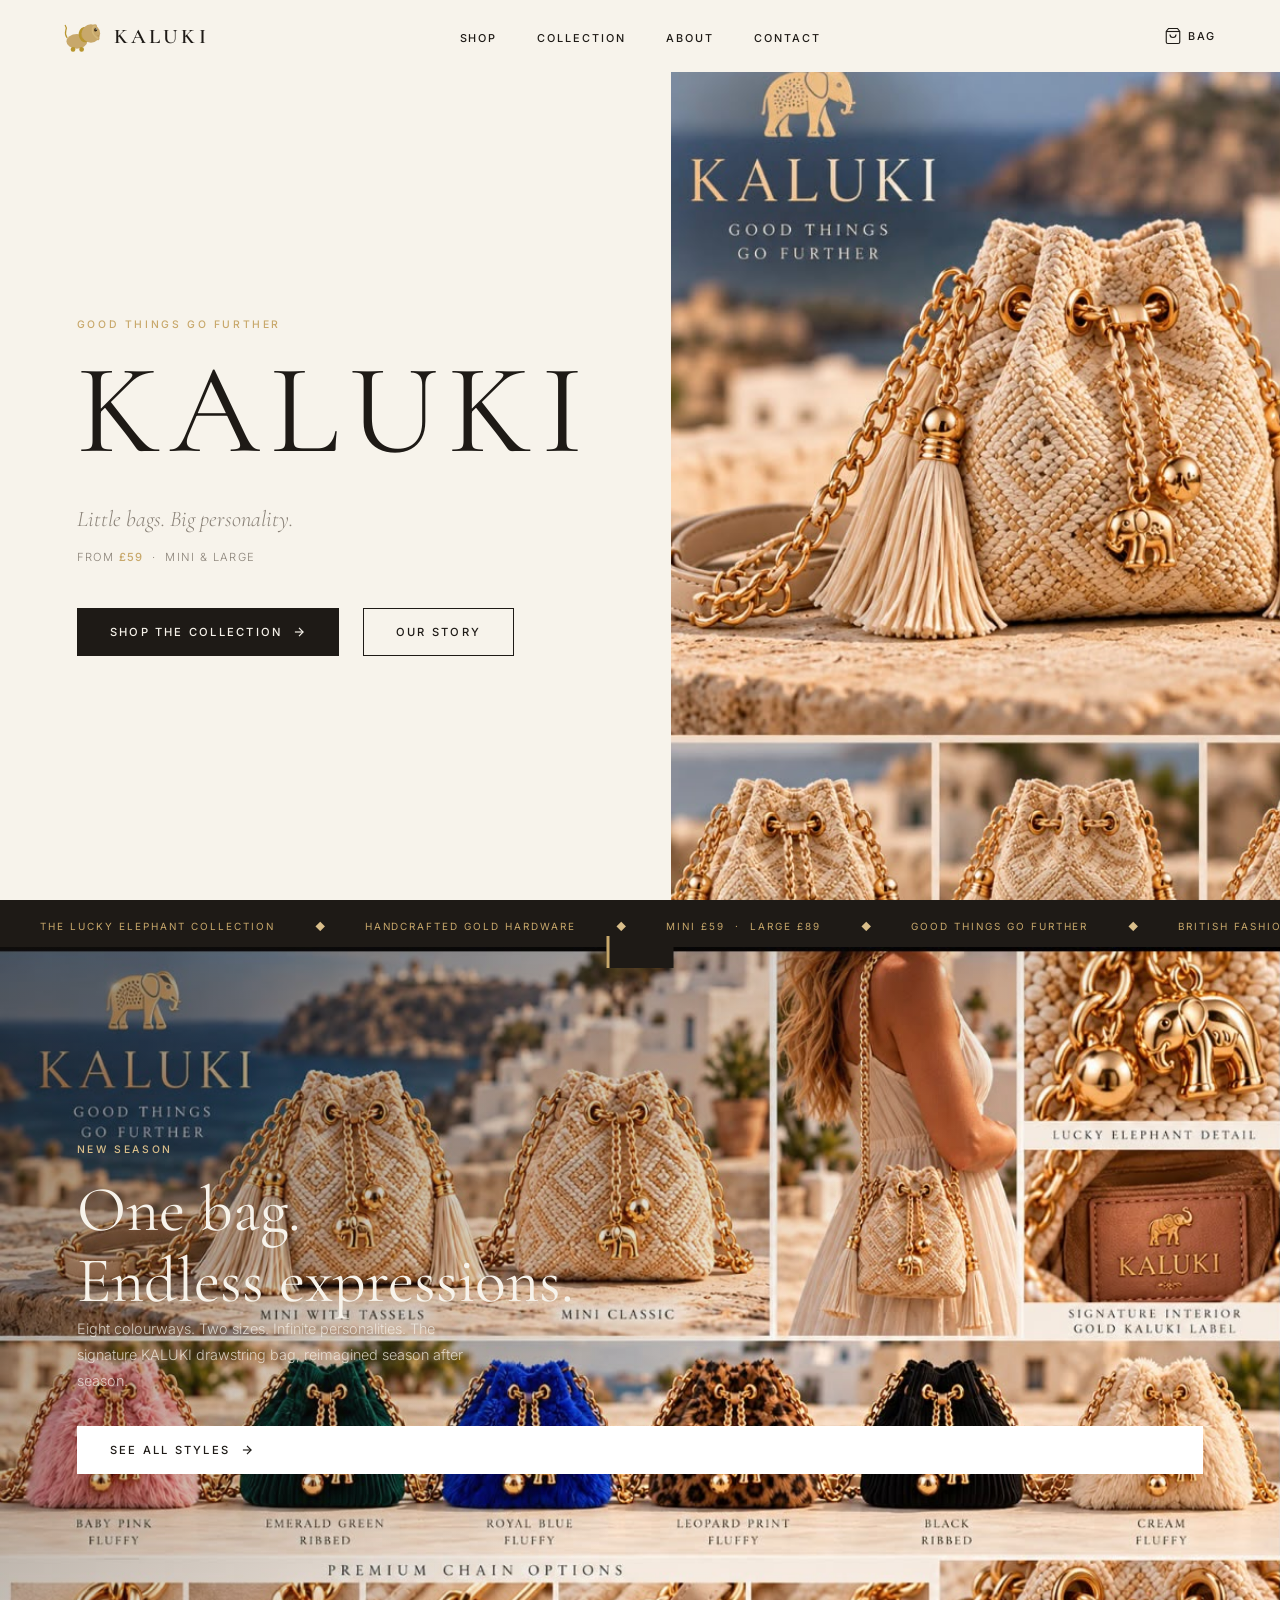
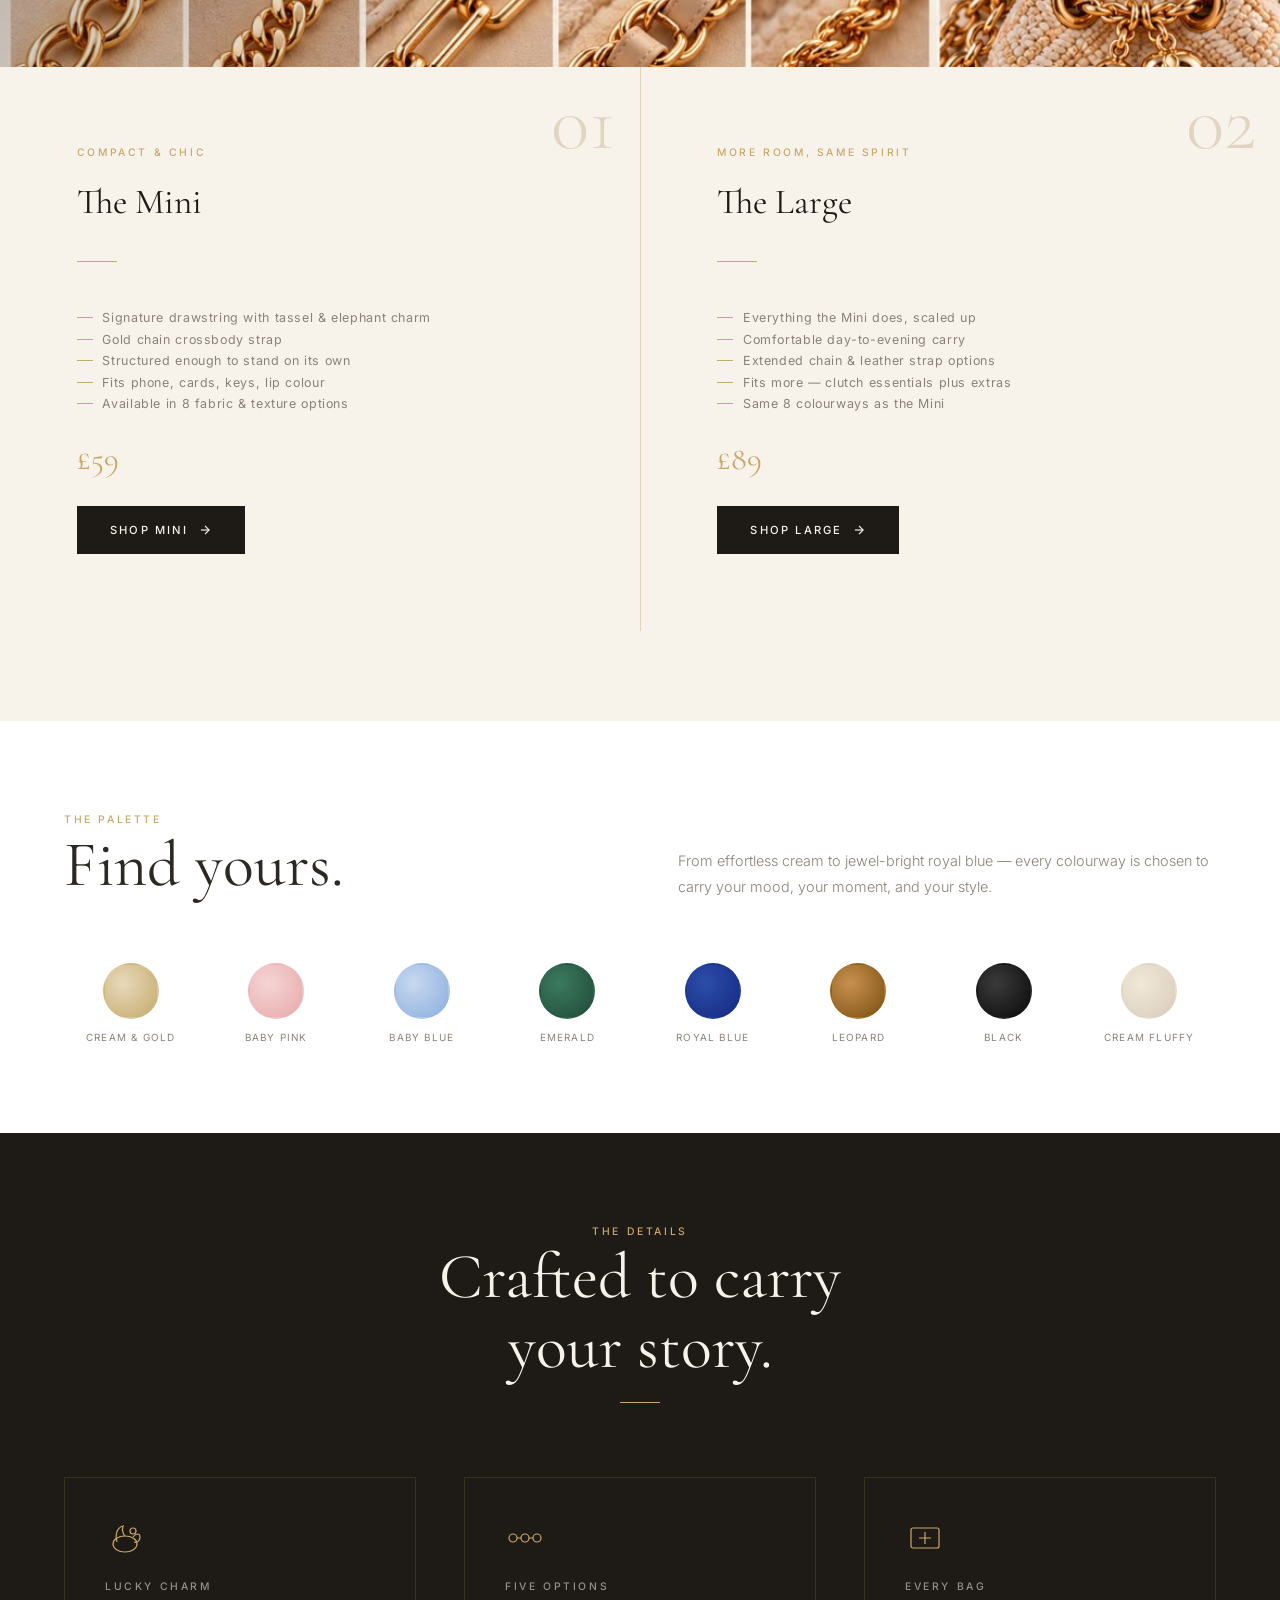
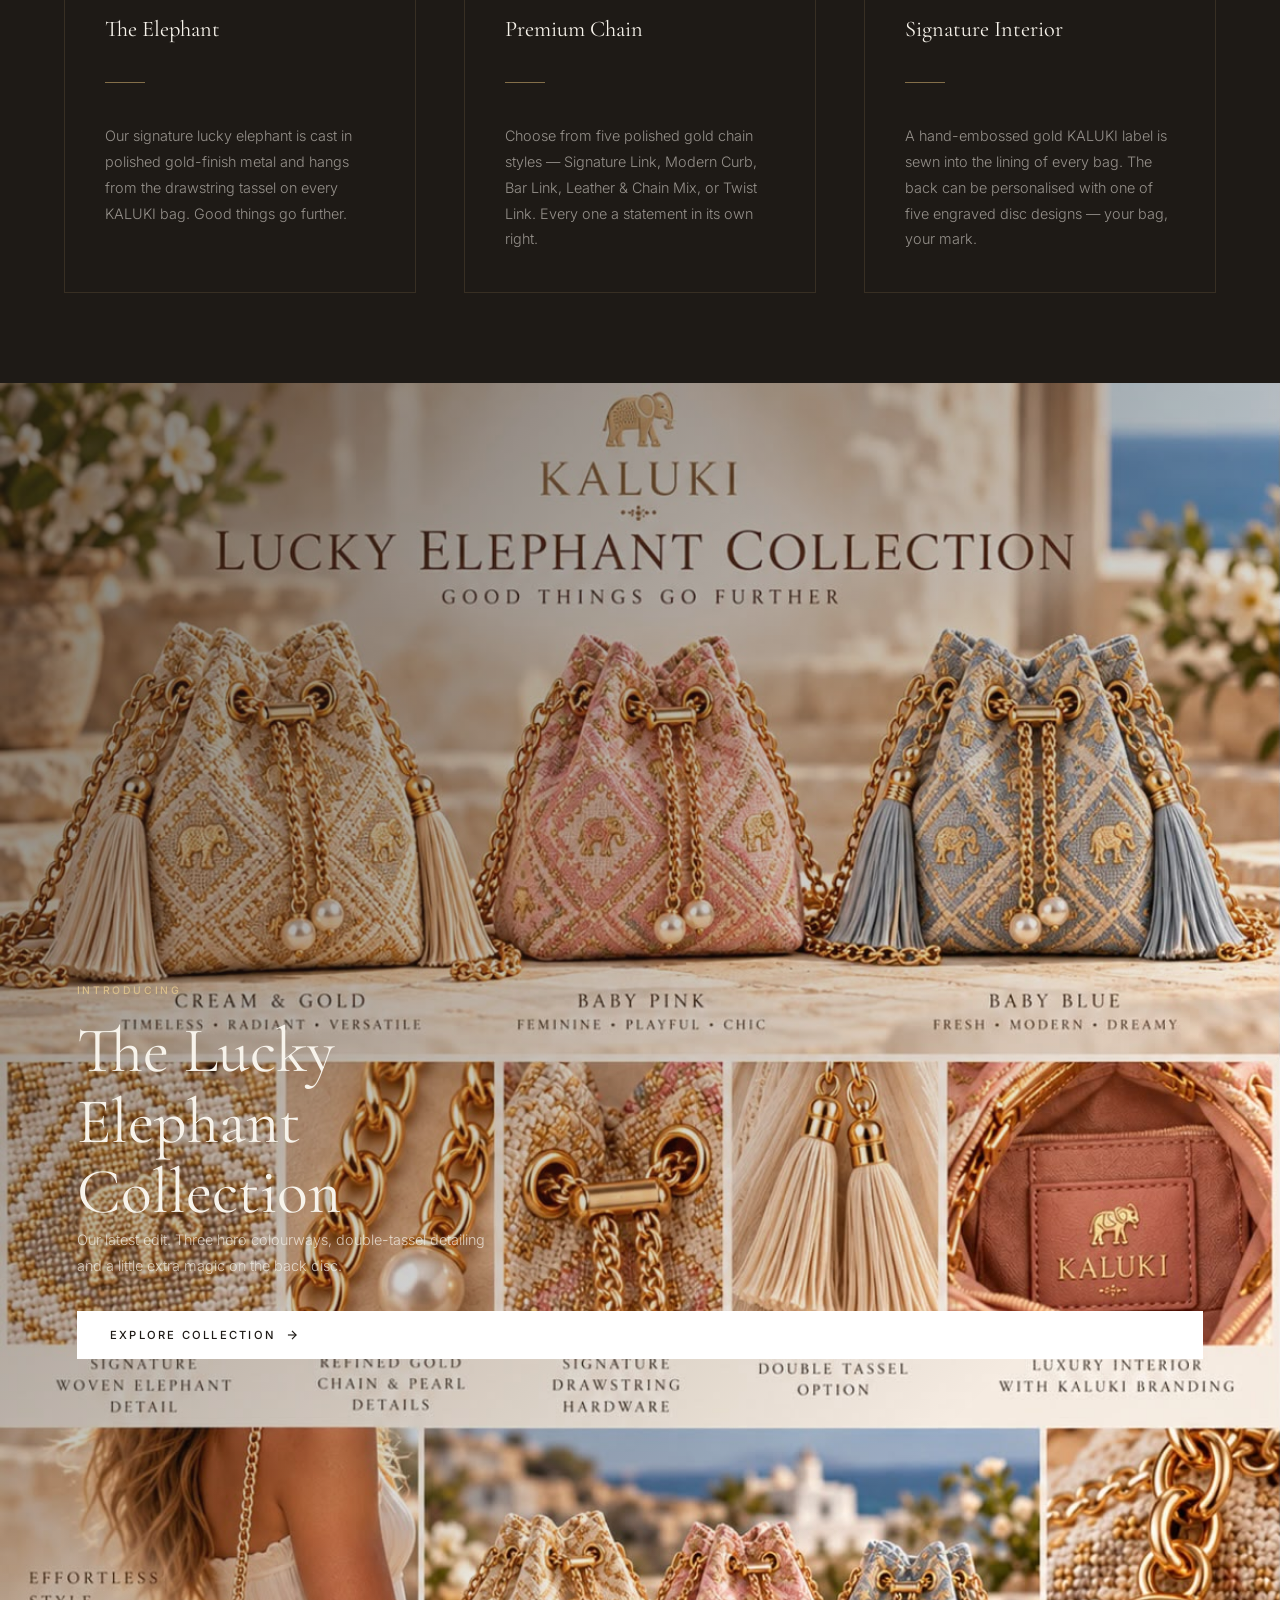
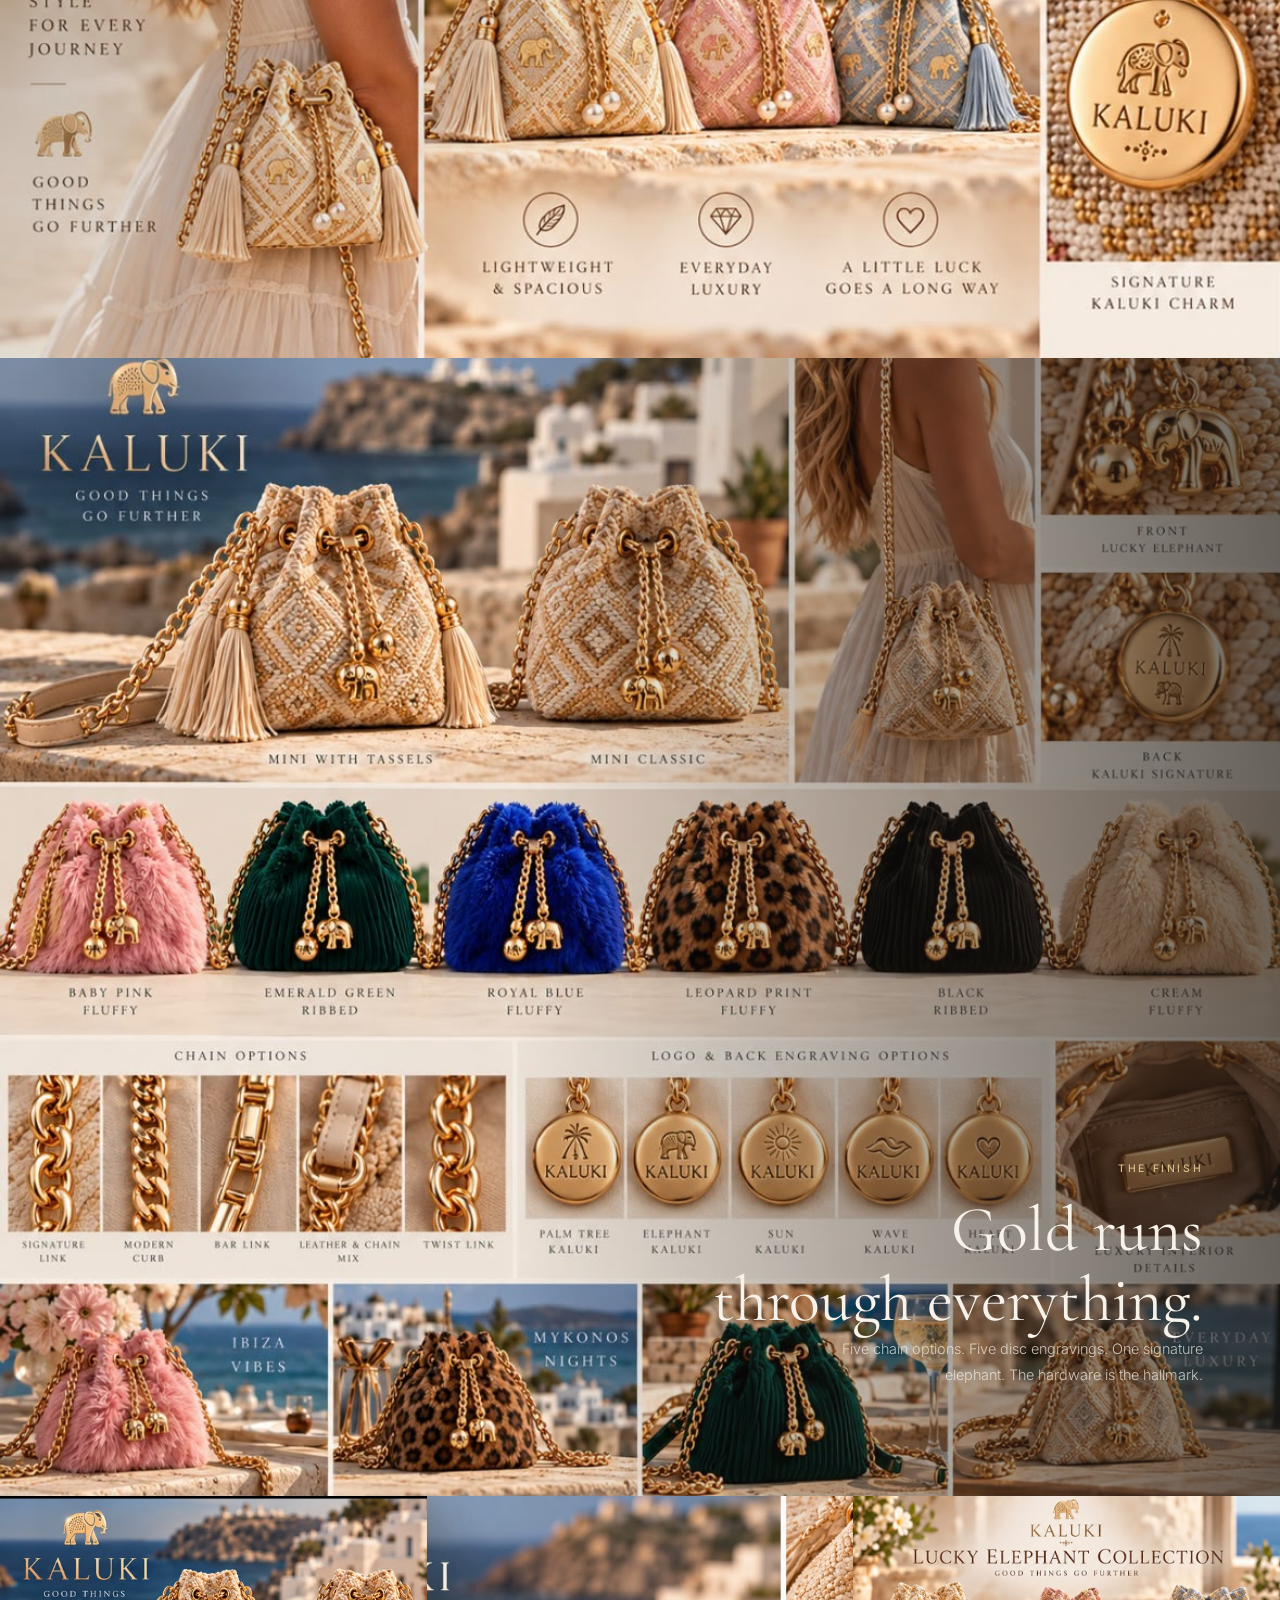
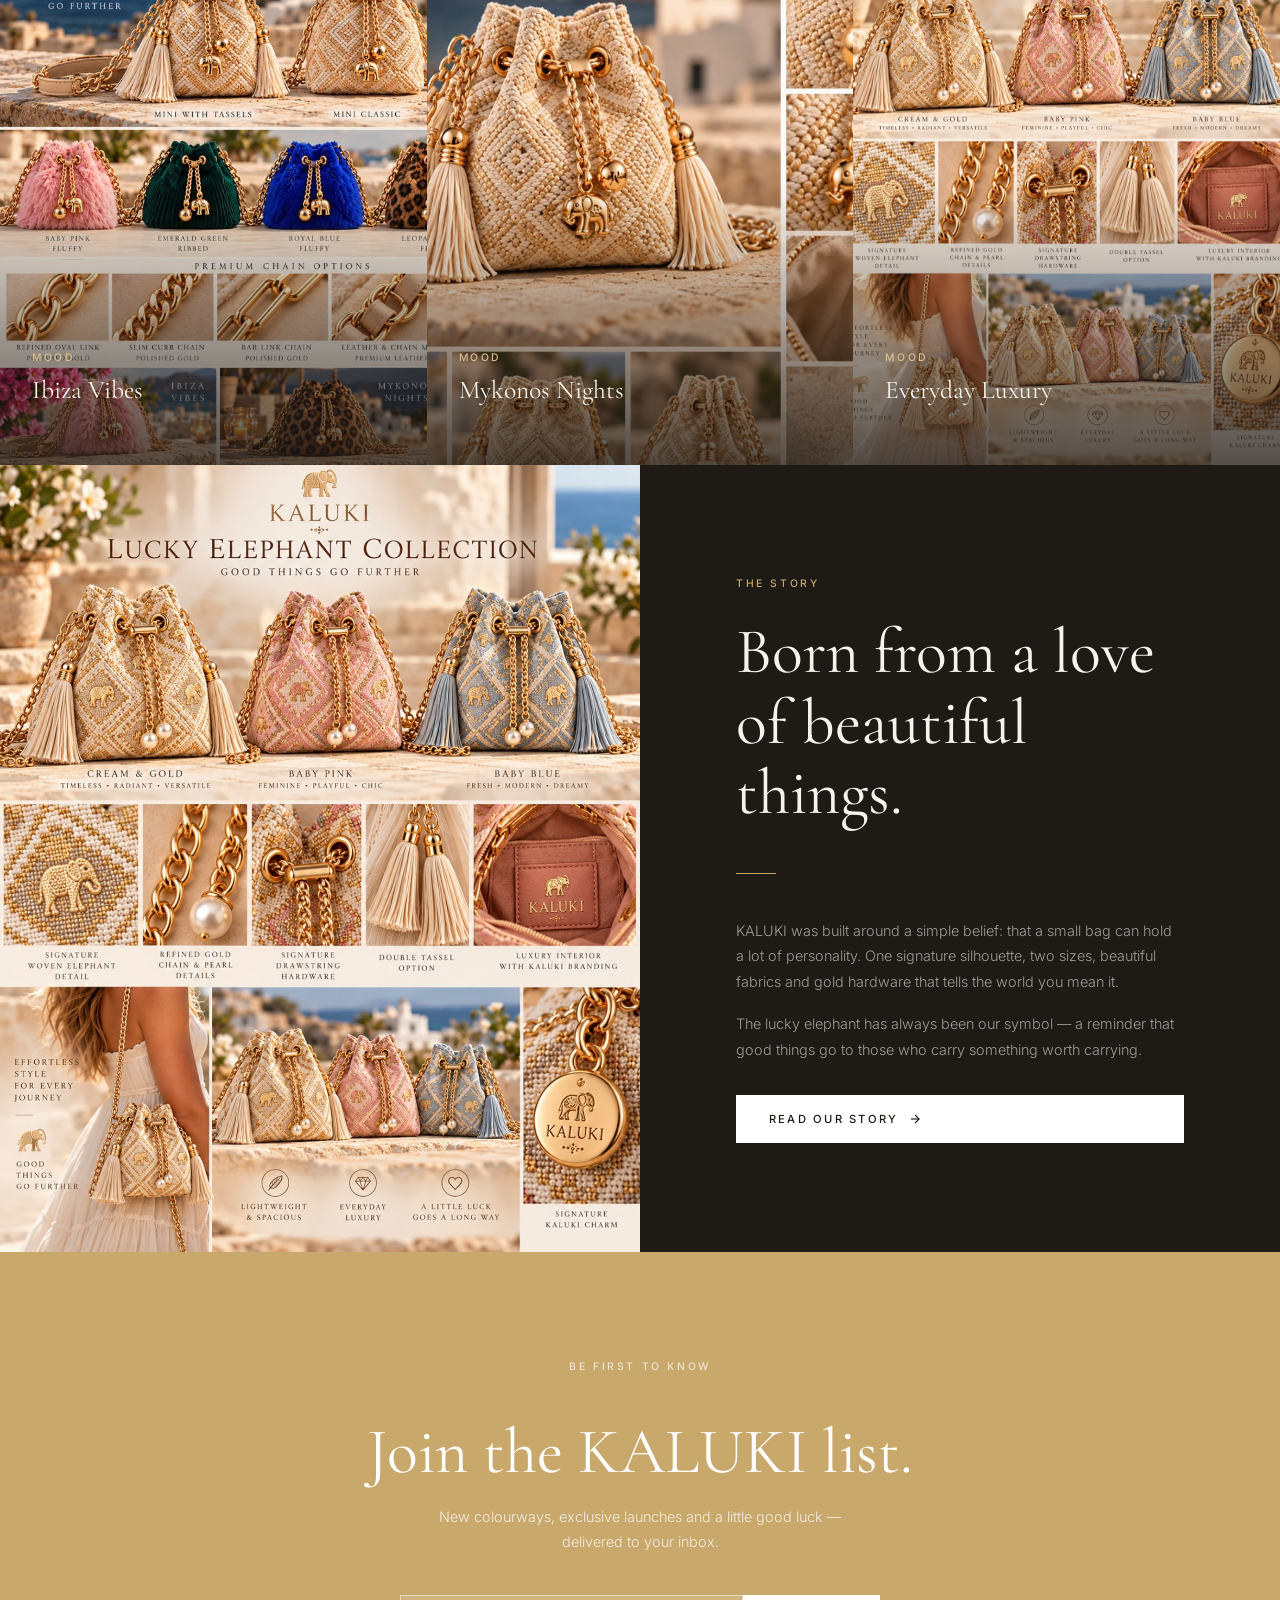
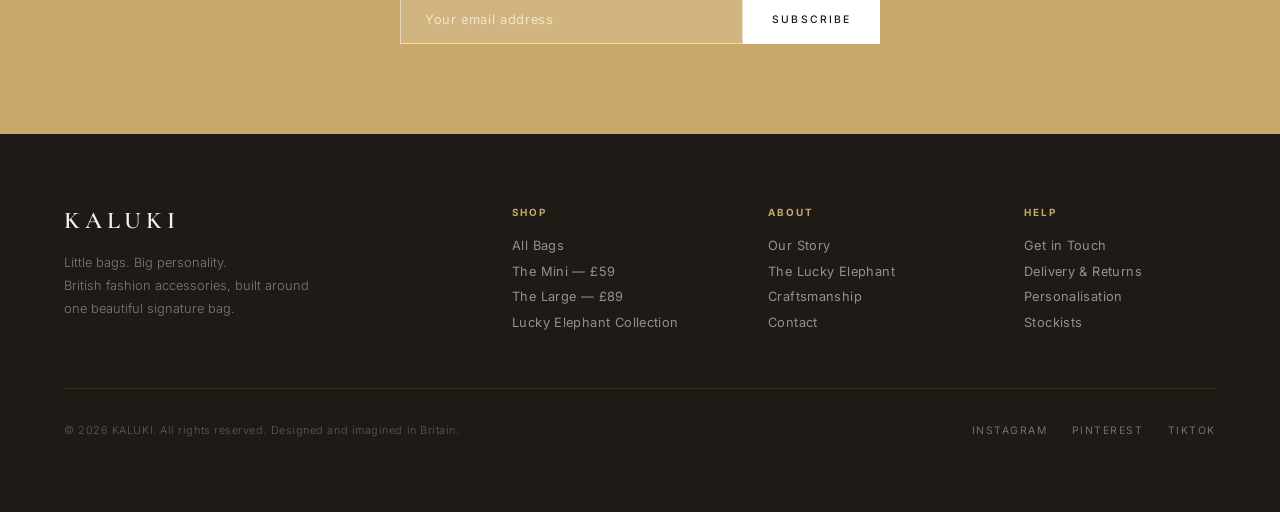
==== commit 5e4f685c: "Add Kaluki animated elephant mascot to homepage nav Little Kaluki (SVG character) walks in from off-" ====
--- a/index.html
+++ b/index.html
@@ -16,12 +16,44 @@
   <nav class="nav" id="nav">
     <div class="nav-inner">
       <a href="index.html" class="nav-logo">
-        <svg class="nav-logo-mark" viewBox="0 0 48 48" fill="none" xmlns="http://www.w3.org/2000/svg">
-          <ellipse cx="24" cy="30" rx="14" ry="10" stroke="#C8A86B" stroke-width="1.5" fill="none"/>
-          <path d="M16 28 C14 22 15 14 22 12 C20 18 24 22 24 22" stroke="#C8A86B" stroke-width="1.5" fill="none" stroke-linecap="round"/>
-          <circle cx="31" cy="17" r="2.5" stroke="#C8A86B" stroke-width="1.2" fill="none"/>
-          <path d="M31 22 C34 18 38 18 38 22 C38 26 35 28 32 27" stroke="#C8A86B" stroke-width="1.2" fill="none" stroke-linecap="round"/>
-          <path d="M24 22 C26 24 28 26 28 30" stroke="#C8A86B" stroke-width="1" fill="none"/>
+        <!-- Kaluki — walks in, settles, lifts trunk once on load -->
+        <svg class="kaluki-elephant" viewBox="0 0 62 50" width="38" height="31" aria-hidden="true">
+          <!-- Tail -->
+          <path d="M5 27 Q1 21 3 15 Q5 11 2 7" stroke="#B8962E" stroke-width="2" fill="none" stroke-linecap="round"/>
+          <!-- Body -->
+          <ellipse cx="21" cy="33" rx="17" ry="12" fill="#C8A86B"/>
+          <!-- Hind leg -->
+          <rect x="11" y="42" width="7.5" height="8" rx="3.5" fill="#B8962E"/>
+          <!-- Front leg -->
+          <rect x="25" y="42" width="7.5" height="8" rx="3.5" fill="#B8962E"/>
+          <!-- Ear — slightly darker oval behind head -->
+          <ellipse cx="34" cy="22" rx="10" ry="12.5" fill="#B8962E" transform="rotate(-8,34,22)"/>
+          <ellipse cx="34" cy="22" rx="6" ry="8" fill="#C8A76A" opacity="0.55" transform="rotate(-8,34,22)"/>
+          <!-- Head — oversized for baby-elephant charm -->
+          <circle cx="44" cy="20" r="15" fill="#C8A86B"/>
+          <!-- Eye — big, sparkly, cheeky -->
+          <ellipse cx="51" cy="14" rx="3.2" ry="2.7" fill="#231E18"/>
+          <ellipse cx="51" cy="14.4" rx="1.8" ry="1.5" fill="#3D2C14"/>
+          <circle cx="52.5" cy="12.8" r="1.1" fill="rgba(255,255,255,0.88)"/>
+          <!-- Little smile -->
+          <path d="M49 24 Q52.5 26.5 56 24.5" stroke="#8C6A2A" stroke-width="1.3" fill="none" stroke-linecap="round"/>
+          <!-- Trunk — SMIL rotates it from hanging to raised -->
+          <g>
+            <path d="M55 28 Q62 38 58 45 Q56 49 52 48"
+                  stroke="#C8A86B" stroke-width="6" fill="none" stroke-linecap="round"/>
+            <path d="M55 28 Q62 38 58 45 Q56 49 52 48"
+                  stroke="#D4B87A" stroke-width="2.2" fill="none" stroke-linecap="round"/>
+            <animateTransform
+              attributeName="transform"
+              type="rotate"
+              values="0 55 28; 160 55 28; 144 55 28; 152 55 28"
+              keyTimes="0; 0.62; 0.84; 1"
+              dur="0.8s"
+              begin="1.95s"
+              fill="freeze"
+              calcMode="spline"
+              keySplines="0.42 0 0.58 1; 0.42 0 0.58 1; 0.42 0 0.58 1"/>
+          </g>
         </svg>
         <span class="nav-logo-text">KALUKI</span>
       </a>
--- a/assets/css/style.css
+++ b/assets/css/style.css
@@ -901,7 +901,40 @@
 
 .footer-social a:hover { color: var(--gold); }
 
-/* 18. Scroll Animations
+/* 18. Kaluki — Walk-in Animation
+─────────────────────────────────────────────── */
+
+/*
+  Sequence (2.75s total, plays once):
+  0.00–1.95s  Kaluki walks in from the left with a gentle waddle
+  1.95–2.75s  Trunk lifts via SMIL animateTransform (see SVG)
+  After 2.75s Stays still — trunk up, settled beside the logo
+*/
+
+.kaluki-elephant {
+  display: block;
+  overflow: visible;
+  transform-origin: center bottom;
+  animation: kaluki-enter 2.5s ease-out forwards;
+}
+
+@keyframes kaluki-enter {
+  /* Walk in — 4 waddling steps */
+  0%   { transform: translateX(-54px);                      opacity: 0; }
+  6%   { transform: translateX(-48px) translateY(0);        opacity: 1; }
+  18%  { transform: translateX(-36px) translateY(-3px);               }
+  28%  { transform: translateX(-24px) translateY(0);                   }
+  38%  { transform: translateX(-14px) translateY(-2.5px);              }
+  48%  { transform: translateX(-6px)  translateY(0);                   }
+  57%  { transform: translateX(-1px)  translateY(-1.5px);              }
+  66%  { transform: translateX(0)     translateY(0);                   }
+  /* Settle — gentle plop into place */
+  74%  { transform: translateX(0)     translateY(3px) scaleY(0.93);   }
+  84%  { transform: translateX(0)     translateY(-1px);                }
+  100% { transform: translateX(0)     translateY(0);                   }
+}
+
+/* 18b. Scroll Animations
 ─────────────────────────────────────────────── */
 .reveal {
   opacity: 0;
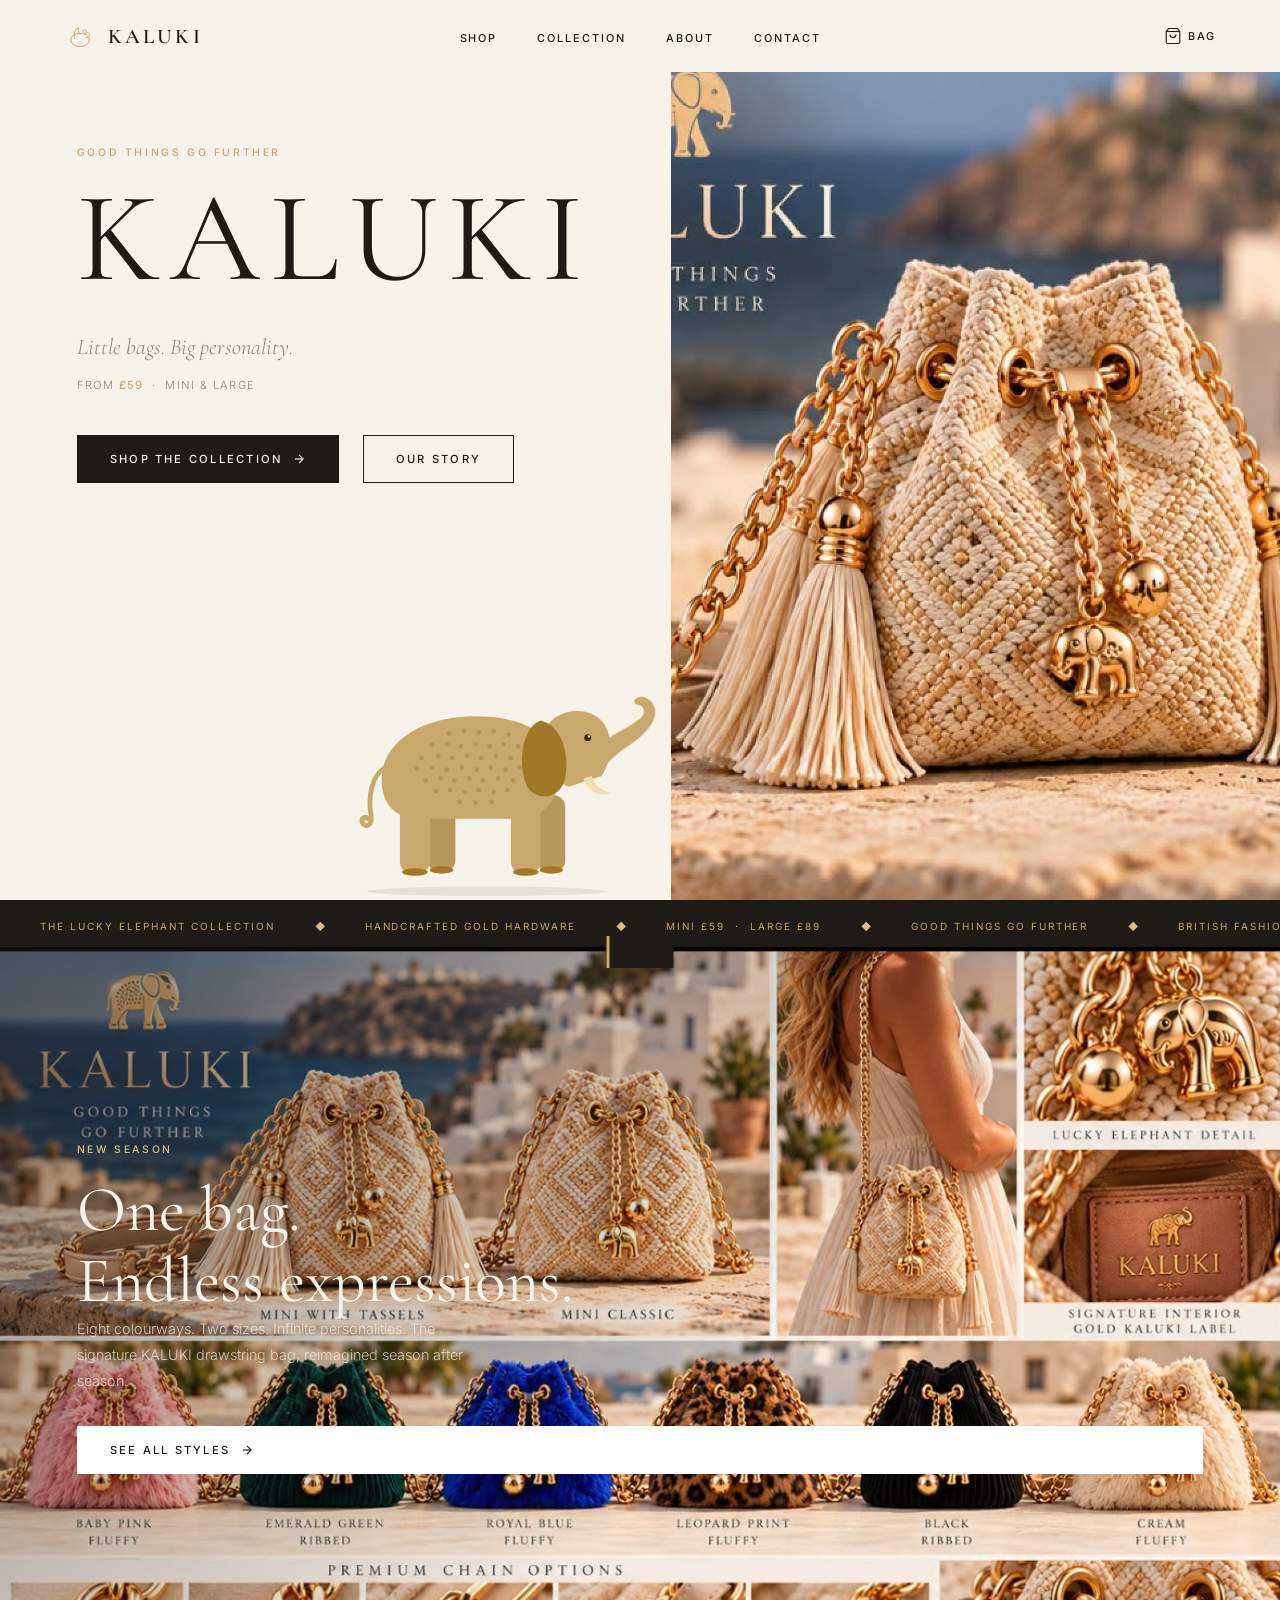
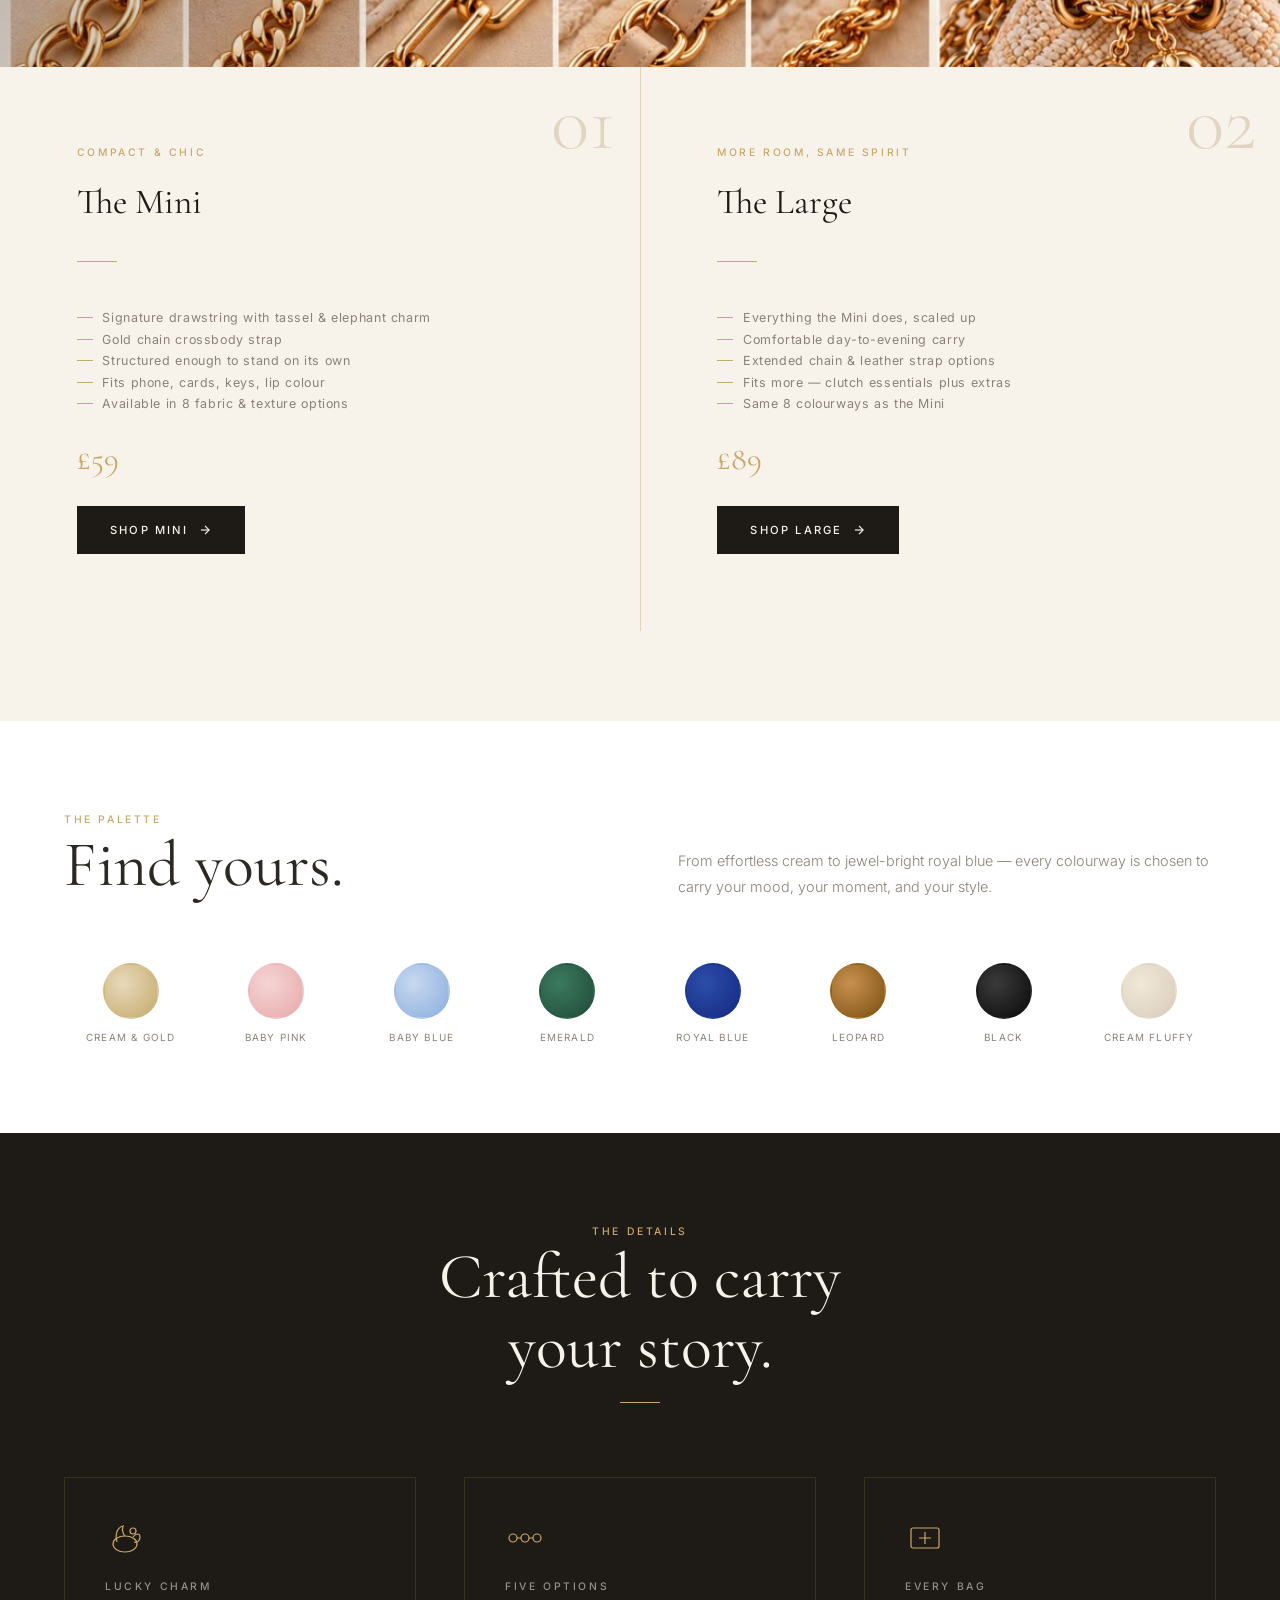
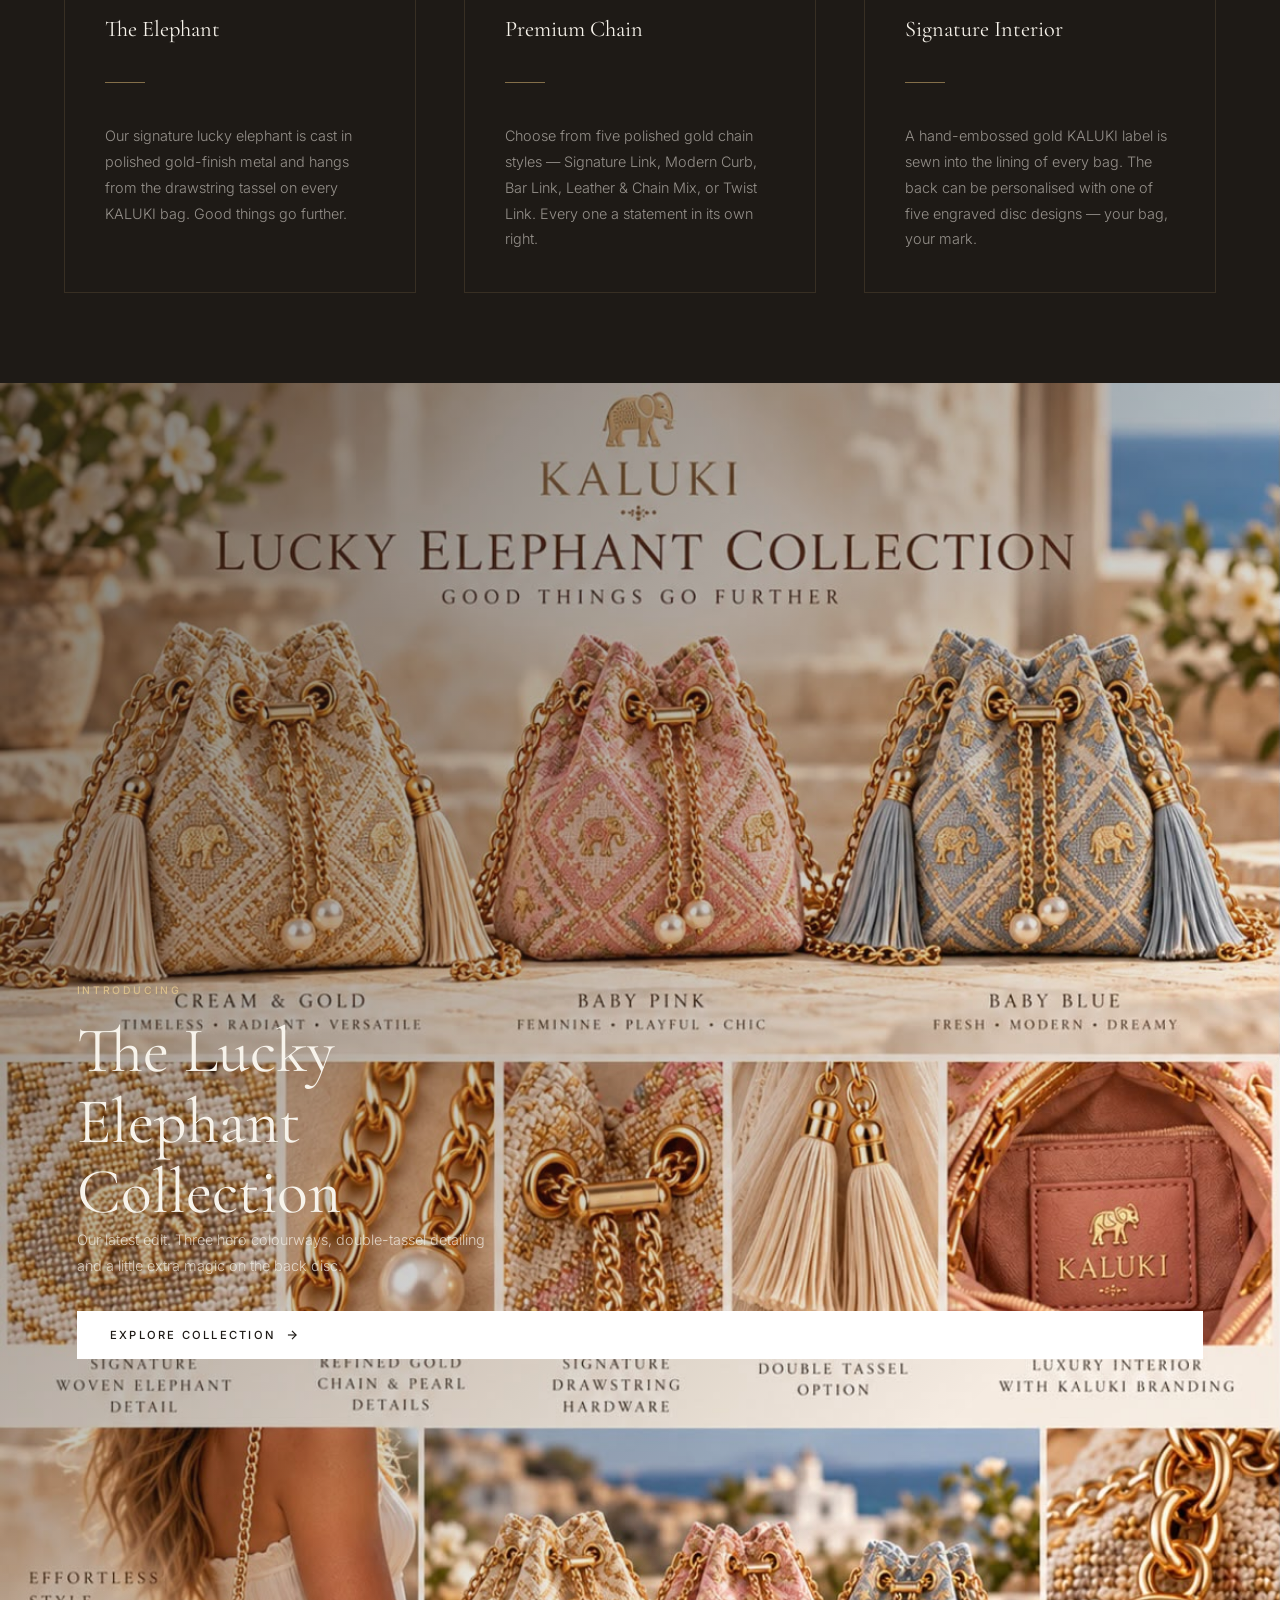
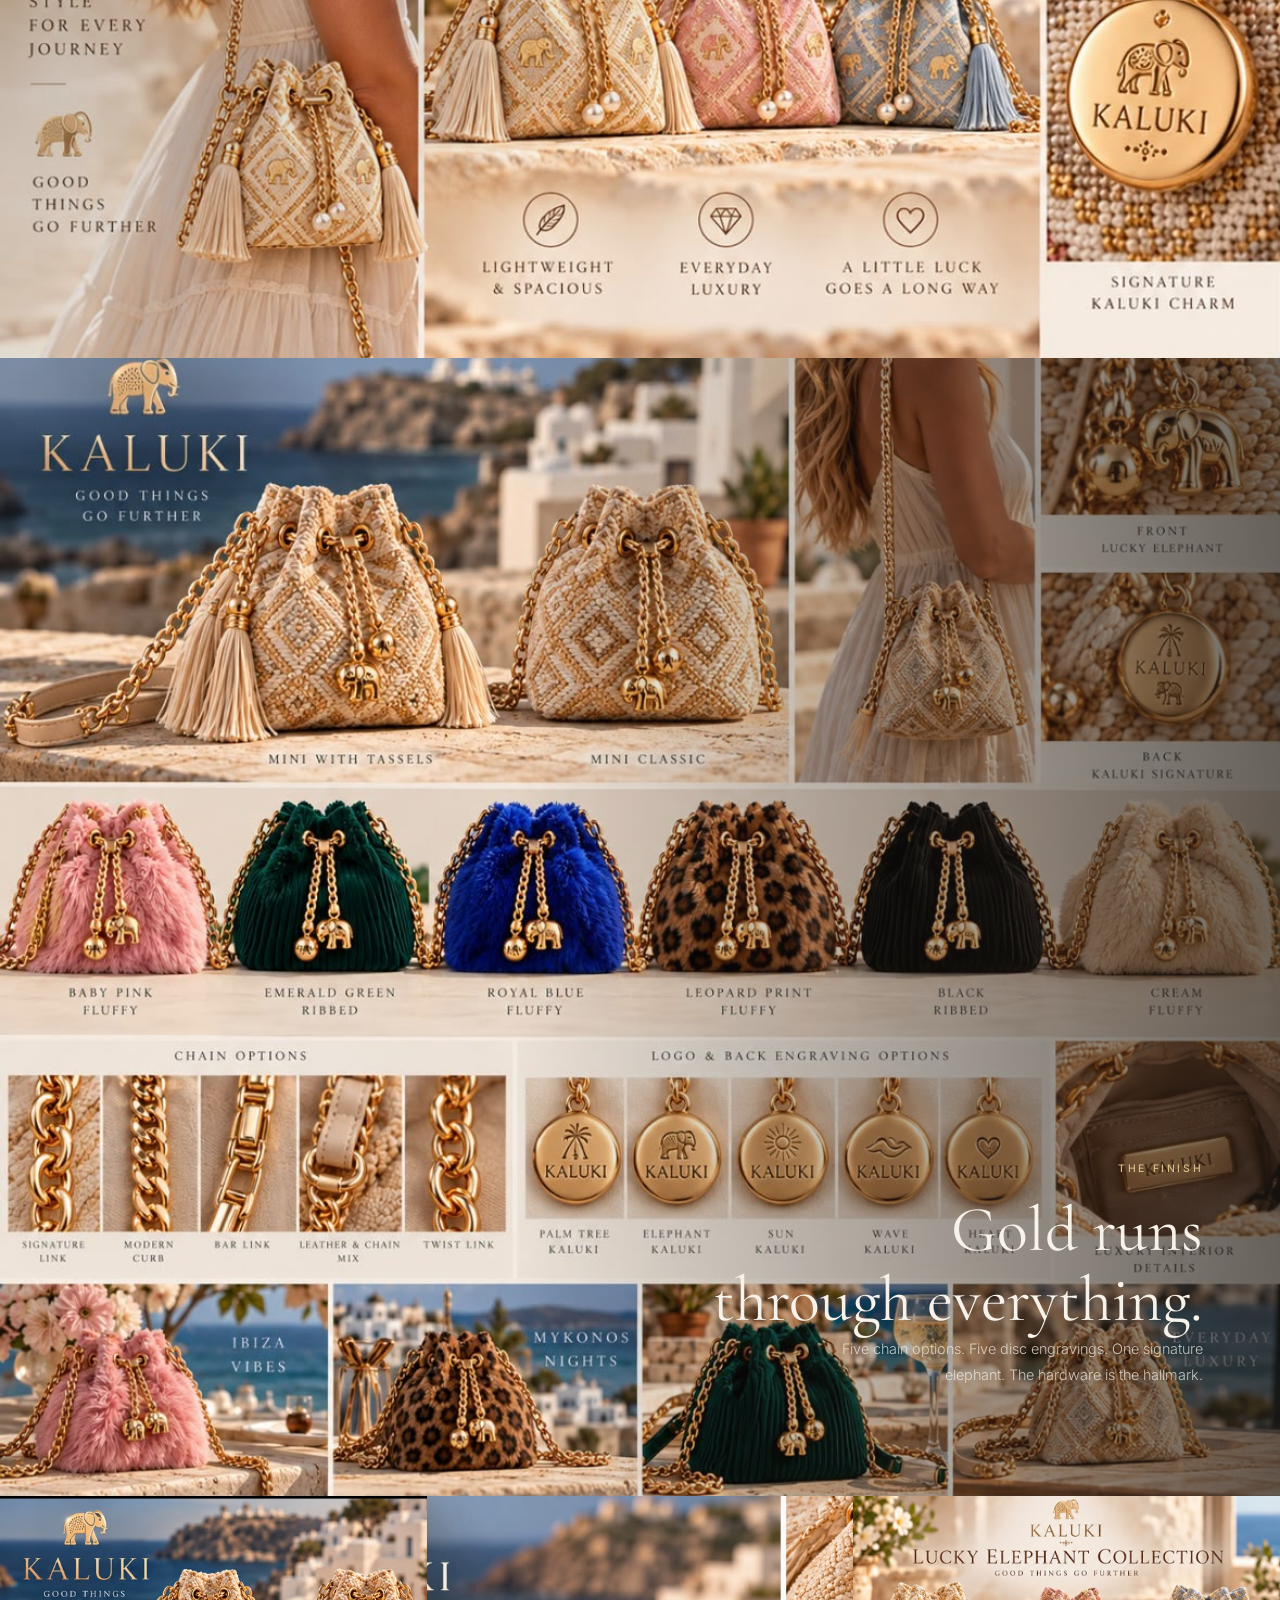
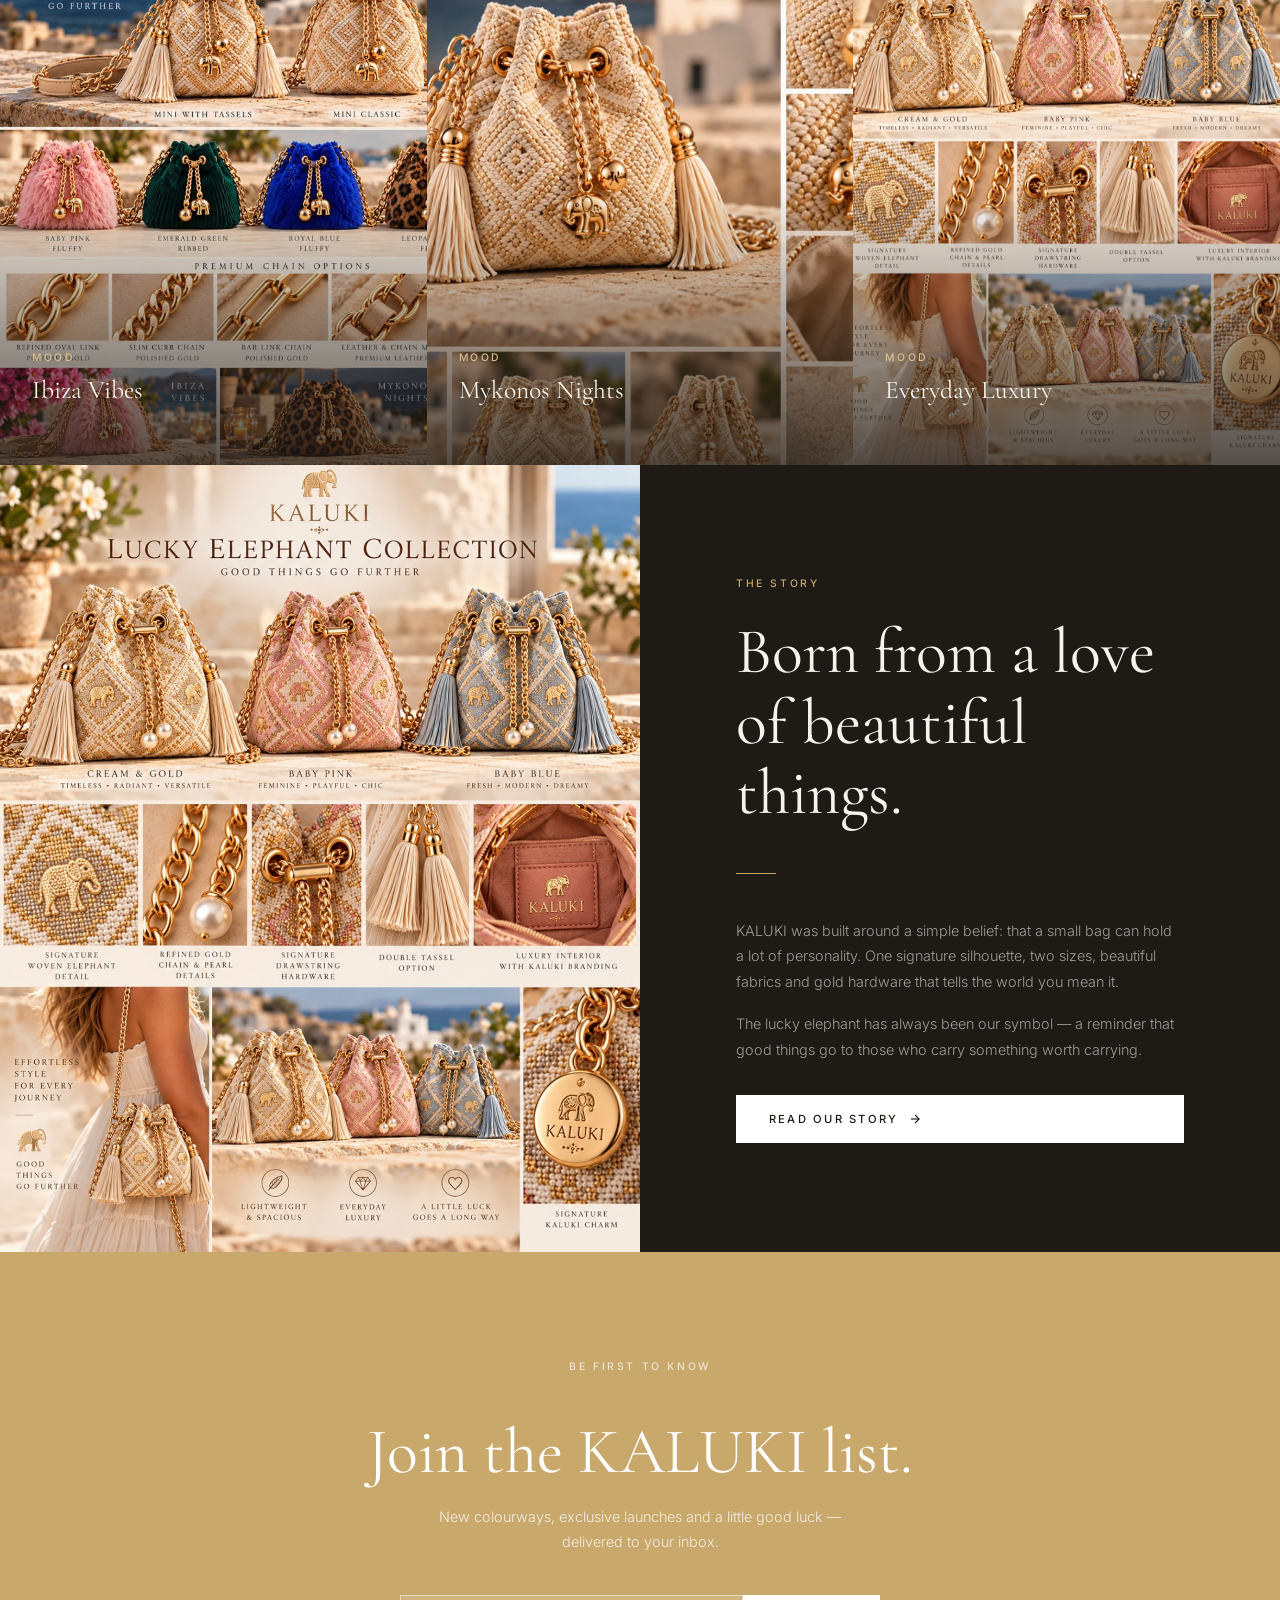
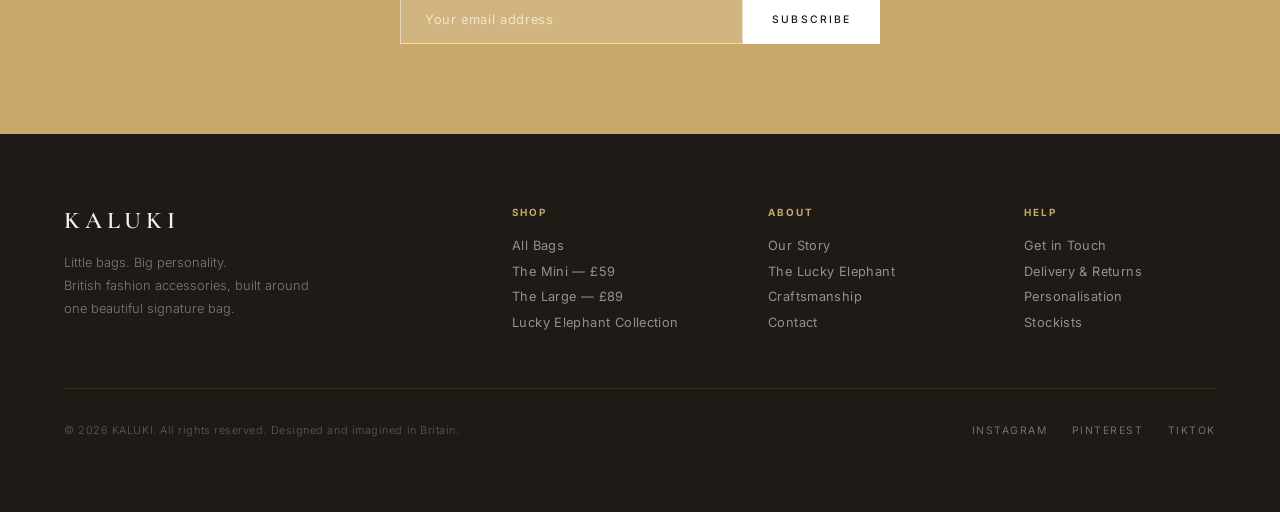
==== commit d3461611: "Replace hero elephant with animated walking illustration New illustrated Kaluki elephant (matching t" ====
--- a/index.html
+++ b/index.html
@@ -16,44 +16,11 @@
   <nav class="nav" id="nav">
     <div class="nav-inner">
       <a href="index.html" class="nav-logo">
-        <!-- Kaluki — walks in, settles, lifts trunk once on load -->
-        <svg class="kaluki-elephant" viewBox="0 0 62 50" width="38" height="31" aria-hidden="true">
-          <!-- Tail -->
-          <path d="M5 27 Q1 21 3 15 Q5 11 2 7" stroke="#B8962E" stroke-width="2" fill="none" stroke-linecap="round"/>
-          <!-- Body -->
-          <ellipse cx="21" cy="33" rx="17" ry="12" fill="#C8A86B"/>
-          <!-- Hind leg -->
-          <rect x="11" y="42" width="7.5" height="8" rx="3.5" fill="#B8962E"/>
-          <!-- Front leg -->
-          <rect x="25" y="42" width="7.5" height="8" rx="3.5" fill="#B8962E"/>
-          <!-- Ear — slightly darker oval behind head -->
-          <ellipse cx="34" cy="22" rx="10" ry="12.5" fill="#B8962E" transform="rotate(-8,34,22)"/>
-          <ellipse cx="34" cy="22" rx="6" ry="8" fill="#C8A76A" opacity="0.55" transform="rotate(-8,34,22)"/>
-          <!-- Head — oversized for baby-elephant charm -->
-          <circle cx="44" cy="20" r="15" fill="#C8A86B"/>
-          <!-- Eye — big, sparkly, cheeky -->
-          <ellipse cx="51" cy="14" rx="3.2" ry="2.7" fill="#231E18"/>
-          <ellipse cx="51" cy="14.4" rx="1.8" ry="1.5" fill="#3D2C14"/>
-          <circle cx="52.5" cy="12.8" r="1.1" fill="rgba(255,255,255,0.88)"/>
-          <!-- Little smile -->
-          <path d="M49 24 Q52.5 26.5 56 24.5" stroke="#8C6A2A" stroke-width="1.3" fill="none" stroke-linecap="round"/>
-          <!-- Trunk — SMIL rotates it from hanging to raised -->
-          <g>
-            <path d="M55 28 Q62 38 58 45 Q56 49 52 48"
-                  stroke="#C8A86B" stroke-width="6" fill="none" stroke-linecap="round"/>
-            <path d="M55 28 Q62 38 58 45 Q56 49 52 48"
-                  stroke="#D4B87A" stroke-width="2.2" fill="none" stroke-linecap="round"/>
-            <animateTransform
-              attributeName="transform"
-              type="rotate"
-              values="0 55 28; 160 55 28; 144 55 28; 152 55 28"
-              keyTimes="0; 0.62; 0.84; 1"
-              dur="0.8s"
-              begin="1.95s"
-              fill="freeze"
-              calcMode="spline"
-              keySplines="0.42 0 0.58 1; 0.42 0 0.58 1; 0.42 0 0.58 1"/>
-          </g>
+        <svg class="nav-logo-mark" viewBox="0 0 48 48" fill="none">
+          <ellipse cx="24" cy="30" rx="14" ry="10" stroke="#C8A86B" stroke-width="1.5" fill="none"/>
+          <path d="M16 28 C14 22 15 14 22 12 C20 18 24 22 24 22" stroke="#C8A86B" stroke-width="1.5" fill="none" stroke-linecap="round"/>
+          <circle cx="31" cy="17" r="2.5" stroke="#C8A86B" stroke-width="1.2" fill="none"/>
+          <path d="M31 22 C34 18 38 18 38 22 C38 26 35 28 32 27" stroke="#C8A86B" stroke-width="1.2" fill="none" stroke-linecap="round"/>
         </svg>
         <span class="nav-logo-text">KALUKI</span>
       </a>
@@ -104,11 +71,72 @@
         </a>
         <a href="index.html#story" class="btn btn-outline">Our Story</a>
       </div>
+
+      <!-- Kaluki walks in from the left, settles in the cream panel, lifts trunk -->
+      <div class="kaluki-hero-wrap">
+        <svg class="kaluki-hero" xmlns="http://www.w3.org/2000/svg" viewBox="0 0 300 220" width="320" height="235" aria-hidden="true" style="overflow:visible">
+          <style>
+            .kleg{transform-box:fill-box;transform-origin:center bottom;animation:klift 1.2s ease-in-out 5}
+            .kleg-sw{transform-box:fill-box;transform-origin:center top;animation:kswing 1.2s ease-in-out 5}
+            .kleg-a,.kleg-a .kleg-sw{animation-delay:-0.6s}
+            .kbody{animation:kbob 0.6s ease-in-out 10}
+            .ktail{transform-box:fill-box;transform-origin:100% 0%;animation:kflick 1.2s ease-in-out 5}
+            @keyframes kswing{0%,100%{transform:rotate(13deg)}50%{transform:rotate(-13deg)}}
+            @keyframes klift{0%,50%,100%{transform:translateY(0)}25%{transform:translateY(-6px)}}
+            @keyframes kbob{0%,100%{transform:translateY(0)}50%{transform:translateY(-3px)}}
+            @keyframes kflick{0%,100%{transform:rotate(0deg)}40%{transform:rotate(12deg)}60%{transform:rotate(-4deg)}}
+          </style>
+
+          <!-- Ground shadow -->
+          <ellipse cx="155" cy="212" rx="112" ry="4.5" fill="rgba(0,0,0,0.07)"/>
+
+          <!-- Far legs — drawn before body so body covers their tops -->
+          <g class="kleg kleg-a"><g class="kleg-sw"><rect x="100" y="122" width="26" height="72" rx="11" fill="#B8975A"/><ellipse cx="113" cy="192" rx="11" ry="3.5" fill="#A07828"/></g></g>
+          <g class="kleg"><g class="kleg-sw"><rect x="203" y="122" width="26" height="72" rx="11" fill="#B8975A"/><ellipse cx="216" cy="192" rx="11" ry="3.5" fill="#A07828"/></g></g>
+
+          <!-- Body (bobs up/down while walking) -->
+          <g class="kbody">
+            <!-- Tail -->
+            <path class="ktail" d="M60,96 C47,104 44,124 47,142 C48,150 42,153 39,148 C37,144 41,141 44,144" fill="none" stroke="#C8A86B" stroke-width="4.5" stroke-linecap="round"/>
+            <!-- Torso -->
+            <path d="M57,112 C54,72 95,48 145,48 C190,48 216,64 222,94 C226,126 210,144 180,144 L95,144 C70,144 59,132 57,112 Z" fill="#C8A86B"/>
+            <!-- Dot pattern -->
+            <g fill="#A07828" opacity="0.4">
+              <circle cx="120" cy="64" r="2.2"/><circle cx="134" cy="62" r="2.2"/><circle cx="148" cy="63" r="2.2"/><circle cx="162" cy="62" r="2.2"/><circle cx="176" cy="65" r="2.2"/>
+              <circle cx="104" cy="75" r="2.2"/><circle cx="118" cy="74" r="2.2"/><circle cx="131" cy="76" r="2.2"/><circle cx="145" cy="74" r="2.2"/><circle cx="158" cy="76" r="2.2"/><circle cx="171" cy="74" r="2.2"/><circle cx="185" cy="76" r="2.2"/>
+              <circle cx="94" cy="87" r="2.2"/><circle cx="110" cy="85" r="2.2"/><circle cx="123" cy="87" r="2.2"/><circle cx="137" cy="85" r="2.2"/><circle cx="150" cy="87" r="2.2"/><circle cx="164" cy="85" r="2.2"/><circle cx="178" cy="87" r="2.2"/><circle cx="191" cy="85" r="2.2"/>
+              <circle cx="90" cy="97" r="2.2"/><circle cx="104" cy="96" r="2.2"/><circle cx="118" cy="98" r="2.2"/><circle cx="132" cy="96" r="2.2"/><circle cx="146" cy="98" r="2.2"/><circle cx="159" cy="96" r="2.2"/><circle cx="173" cy="98" r="2.2"/><circle cx="186" cy="96" r="2.2"/>
+              <circle cx="98" cy="108" r="2.2"/><circle cx="112" cy="106" r="2.2"/><circle cx="125" cy="108" r="2.2"/><circle cx="139" cy="106" r="2.2"/><circle cx="152" cy="108" r="2.2"/><circle cx="166" cy="106" r="2.2"/><circle cx="180" cy="108" r="2.2"/>
+              <circle cx="108" cy="118" r="2.2"/><circle cx="121" cy="117" r="2.2"/><circle cx="135" cy="119" r="2.2"/><circle cx="148" cy="117" r="2.2"/><circle cx="162" cy="119" r="2.2"/><circle cx="175" cy="117" r="2.2"/>
+              <circle cx="130" cy="128" r="2.2"/><circle cx="145" cy="129" r="2.2"/><circle cx="160" cy="128" r="2.2"/>
+            </g>
+            <!-- Head group -->
+            <g>
+              <!-- Trunk — raised by external CSS after walk-in -->
+              <path class="ktrunk" d="M248,92 L268,96 C272,115 269,134 271,149 C272,157 279,160 283,155 C286,151 291,153 289,160 C286,168 273,170 266,163 C258,155 255,140 254,122 C253,110 249,100 248,92 Z" fill="#C8A86B"/>
+              <!-- Head -->
+              <path d="M210,62 C217,40 254,36 266,56 C275,71 271,92 263,104 L232,114 C214,106 206,82 210,62 Z" fill="#C8A86B"/>
+              <!-- Tusk -->
+              <path d="M246,106 C250,119 261,124 273,120 C264,118 256,113 254,104 Z" fill="#F0E0B0"/>
+              <!-- Ear -->
+              <path d="M206,52 C189,57 183,94 194,115 C204,129 226,124 229,105 C233,84 226,57 206,52 Z" fill="#A07828"/>
+              <!-- Eye -->
+              <circle cx="250" cy="68" r="3.2" fill="#3A2A10"/>
+              <circle cx="251.2" cy="66.8" r="1" fill="#FFFFFF"/>
+            </g>
+          </g>
+
+          <!-- Near legs — drawn after body so they appear in front -->
+          <g class="kleg"><g class="kleg-sw"><rect x="74" y="122" width="28" height="74" rx="12" fill="#C8A86B"/><ellipse cx="88" cy="194" rx="12" ry="3.5" fill="#A07828"/></g></g>
+          <g class="kleg kleg-a"><g class="kleg-sw"><rect x="178" y="122" width="28" height="74" rx="12" fill="#C8A86B"/><ellipse cx="192" cy="194" rx="12" ry="3.5" fill="#A07828"/></g></g>
+        </svg>
+      </div>
     </div>
 
     <div class="hero-image reveal-right">
-      <img src="assets/images/kaluki1.jpeg" alt="KALUKI signature bag — cream woven with gold hardware" loading="eager" />
-    </div>
+      <img src="assets/images/KalukiHome.png" alt="KALUKI signature bag — cream woven with gold hardware" loading="eager" />
+    </div>
+
   </section>
 
   <!-- ── Marquee ──────────────────────────────────────────────── -->
--- a/assets/css/style.css
+++ b/assets/css/style.css
@@ -294,8 +294,9 @@
 .hero-content {
   display: flex;
   flex-direction: column;
-  justify-content: center;
-  padding: clamp(3rem, 8vh, 6rem) clamp(2rem, 6vw, 5rem);
+  justify-content: flex-start;
+  padding: clamp(4rem, 8vh, 6rem) clamp(2rem, 6vw, 5rem) clamp(1rem, 3vh, 2rem);
+  position: relative;
 }
 
 .hero-tagline {
@@ -342,6 +343,7 @@
 .hero-image {
   position: relative;
   overflow: hidden;
+  clip-path: inset(0);
   background: var(--cream-dark);
 }
 
@@ -349,7 +351,7 @@
   width: 100%;
   height: 100%;
   object-fit: cover;
-  object-position: 0% 0%;
+  object-position: center center;
   transform: scale(1.03);
   transition: transform 8s ease;
 }
@@ -901,37 +903,57 @@
 
 .footer-social a:hover { color: var(--gold); }
 
-/* 18. Kaluki — Walk-in Animation
-─────────────────────────────────────────────── */
-
-/*
-  Sequence (2.75s total, plays once):
-  0.00–1.95s  Kaluki walks in from the left with a gentle waddle
-  1.95–2.75s  Trunk lifts via SMIL animateTransform (see SVG)
-  After 2.75s Stays still — trunk up, settled beside the logo
-*/
-
-.kaluki-elephant {
+/* 18. Kaluki — Hero Walk-in Animation
+─────────────────────────────────────────────── */
+
+.kaluki-hero-wrap {
+  position: absolute;
+  bottom: 0;
+  right: 30px;
+  pointer-events: none;
+  z-index: 3;
+}
+
+.kaluki-hero {
   display: block;
-  overflow: visible;
-  transform-origin: center bottom;
-  animation: kaluki-enter 2.5s ease-out forwards;
-}
-
-@keyframes kaluki-enter {
-  /* Walk in — 4 waddling steps */
-  0%   { transform: translateX(-54px);                      opacity: 0; }
-  6%   { transform: translateX(-48px) translateY(0);        opacity: 1; }
-  18%  { transform: translateX(-36px) translateY(-3px);               }
-  28%  { transform: translateX(-24px) translateY(0);                   }
-  38%  { transform: translateX(-14px) translateY(-2.5px);              }
-  48%  { transform: translateX(-6px)  translateY(0);                   }
-  57%  { transform: translateX(-1px)  translateY(-1.5px);              }
-  66%  { transform: translateX(0)     translateY(0);                   }
-  /* Settle — gentle plop into place */
-  74%  { transform: translateX(0)     translateY(3px) scaleY(0.93);   }
-  84%  { transform: translateX(0)     translateY(-1px);                }
-  100% { transform: translateX(0)     translateY(0);                   }
+  animation: kaluki-hero-enter 6.0s ease-out forwards;
+}
+
+/* Trunk: gentle sway during walk-in, then raise when settled */
+.kaluki-hero .ktrunk {
+  transform-box: fill-box;
+  transform-origin: 20% 0%;
+  animation:
+    kaluki-trunk-sway 2.4s ease-in-out 2,
+    kaluki-trunk-raise 1.2s cubic-bezier(0.42, 0, 0.58, 1) 6.5s forwards;
+}
+
+@keyframes kaluki-trunk-sway {
+  0%, 100% { transform: rotate(-4deg); }
+  50%       { transform: rotate(4deg); }
+}
+
+@keyframes kaluki-trunk-raise {
+  0%   { transform: rotate(0deg); }
+  60%  { transform: rotate(-132deg); }
+  80%  { transform: rotate(-114deg); }
+  100% { transform: rotate(-120deg); }
+}
+
+@keyframes kaluki-hero-enter {
+  0%   { transform: translateX(-120vw);                        opacity: 0; }
+  2%   { opacity: 1; }
+  12%  { transform: translateX(-96vw)  translateY(-5px); }
+  20%  { transform: translateX(-76vw)  translateY(0);    }
+  28%  { transform: translateX(-58vw)  translateY(-5px); }
+  36%  { transform: translateX(-42vw)  translateY(0);    }
+  44%  { transform: translateX(-28vw)  translateY(-5px); }
+  52%  { transform: translateX(-16vw)  translateY(0);    }
+  59%  { transform: translateX(-7vw)   translateY(-4px); }
+  66%  { transform: translateX(0)      translateY(0);    }
+  75%  { transform: translateX(0)      translateY(18px) scaleY(0.87); }
+  85%  { transform: translateX(0)      translateY(-5px); }
+  100% { transform: translateX(0)      translateY(0);    }
 }
 
 /* 18b. Scroll Animations
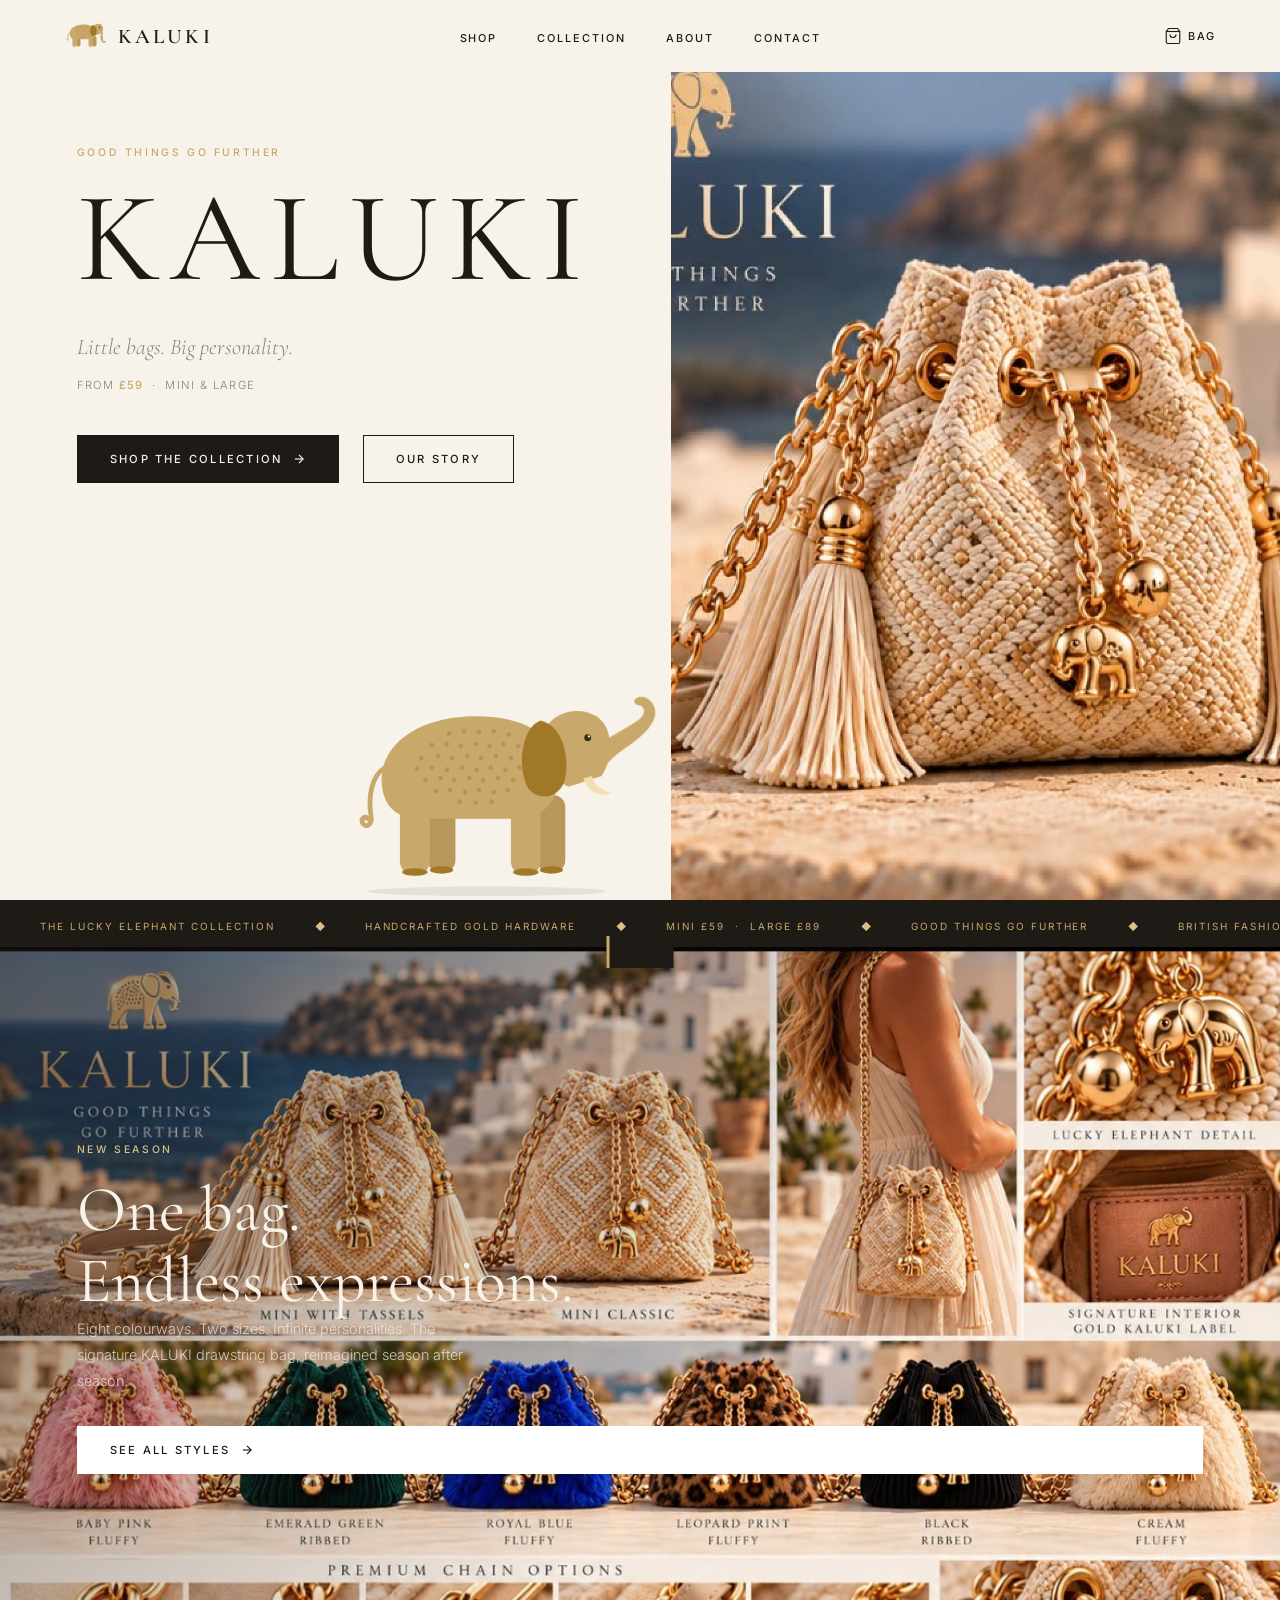
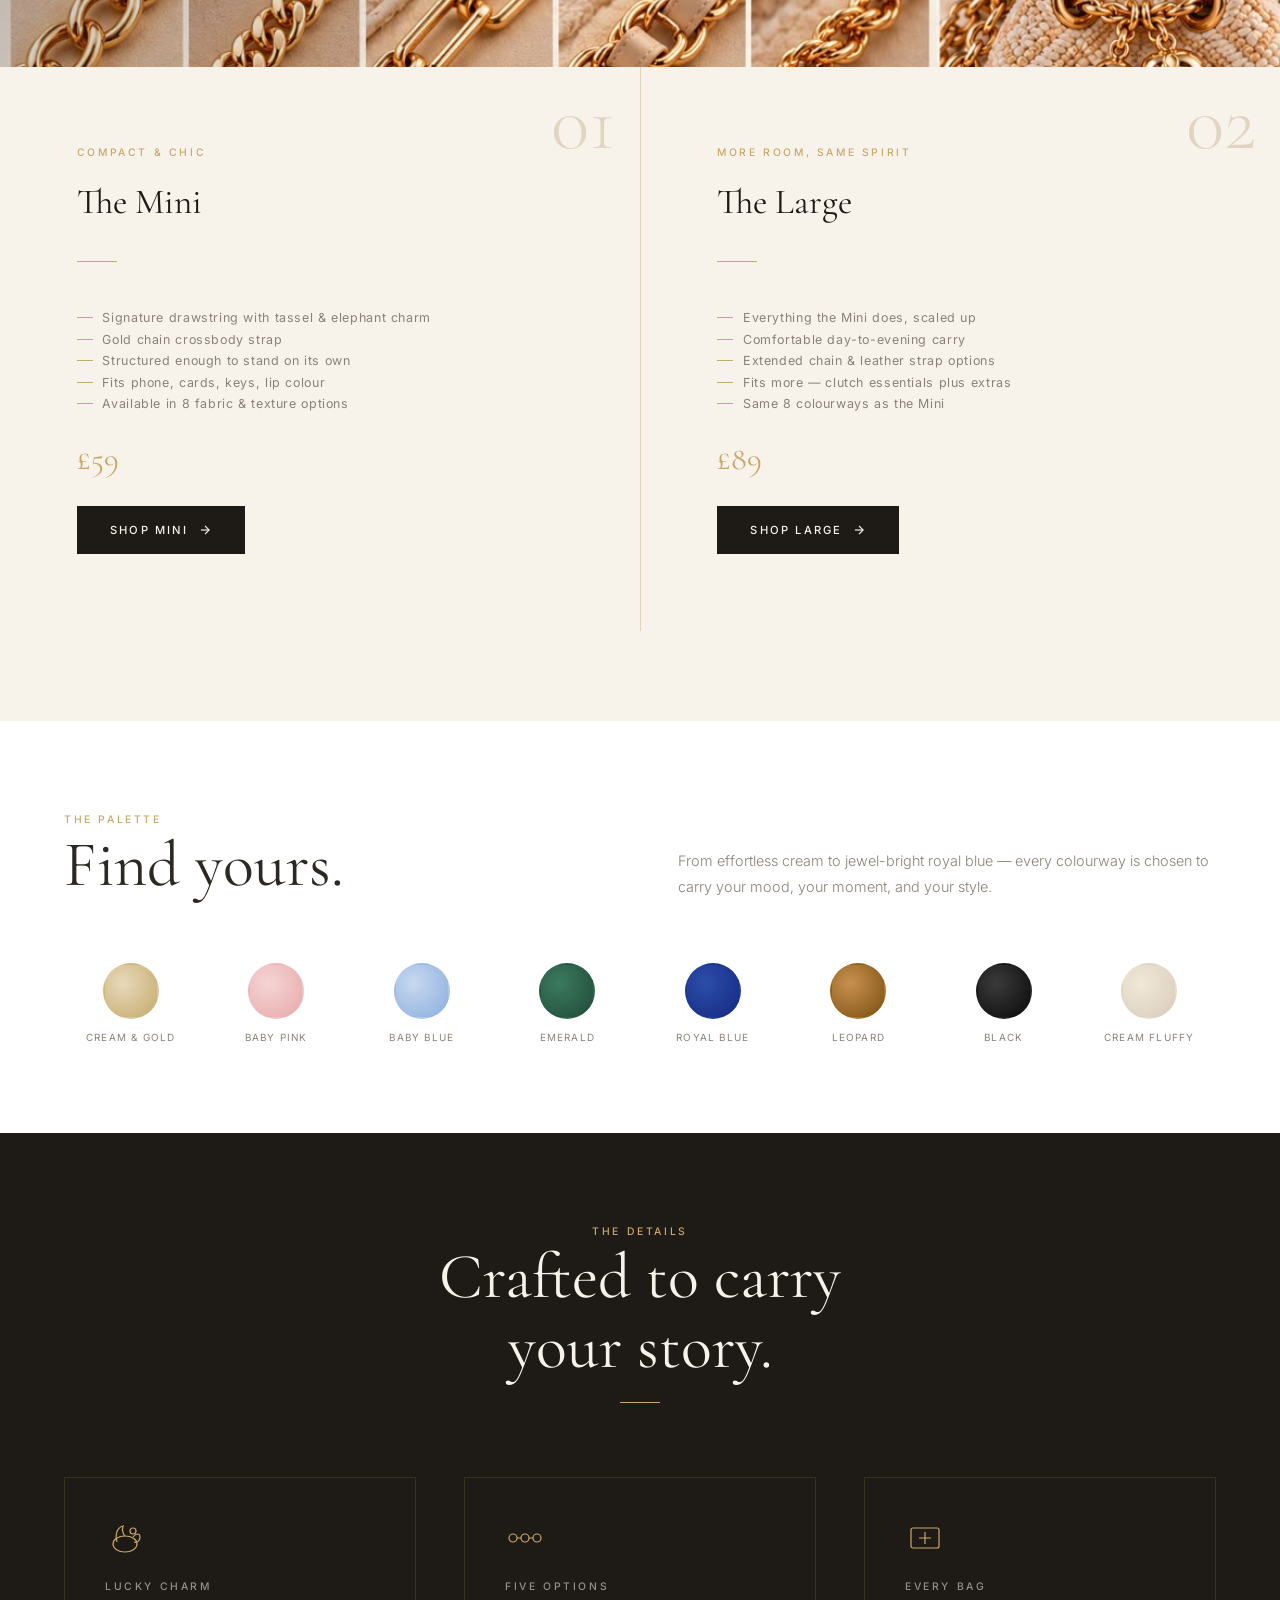
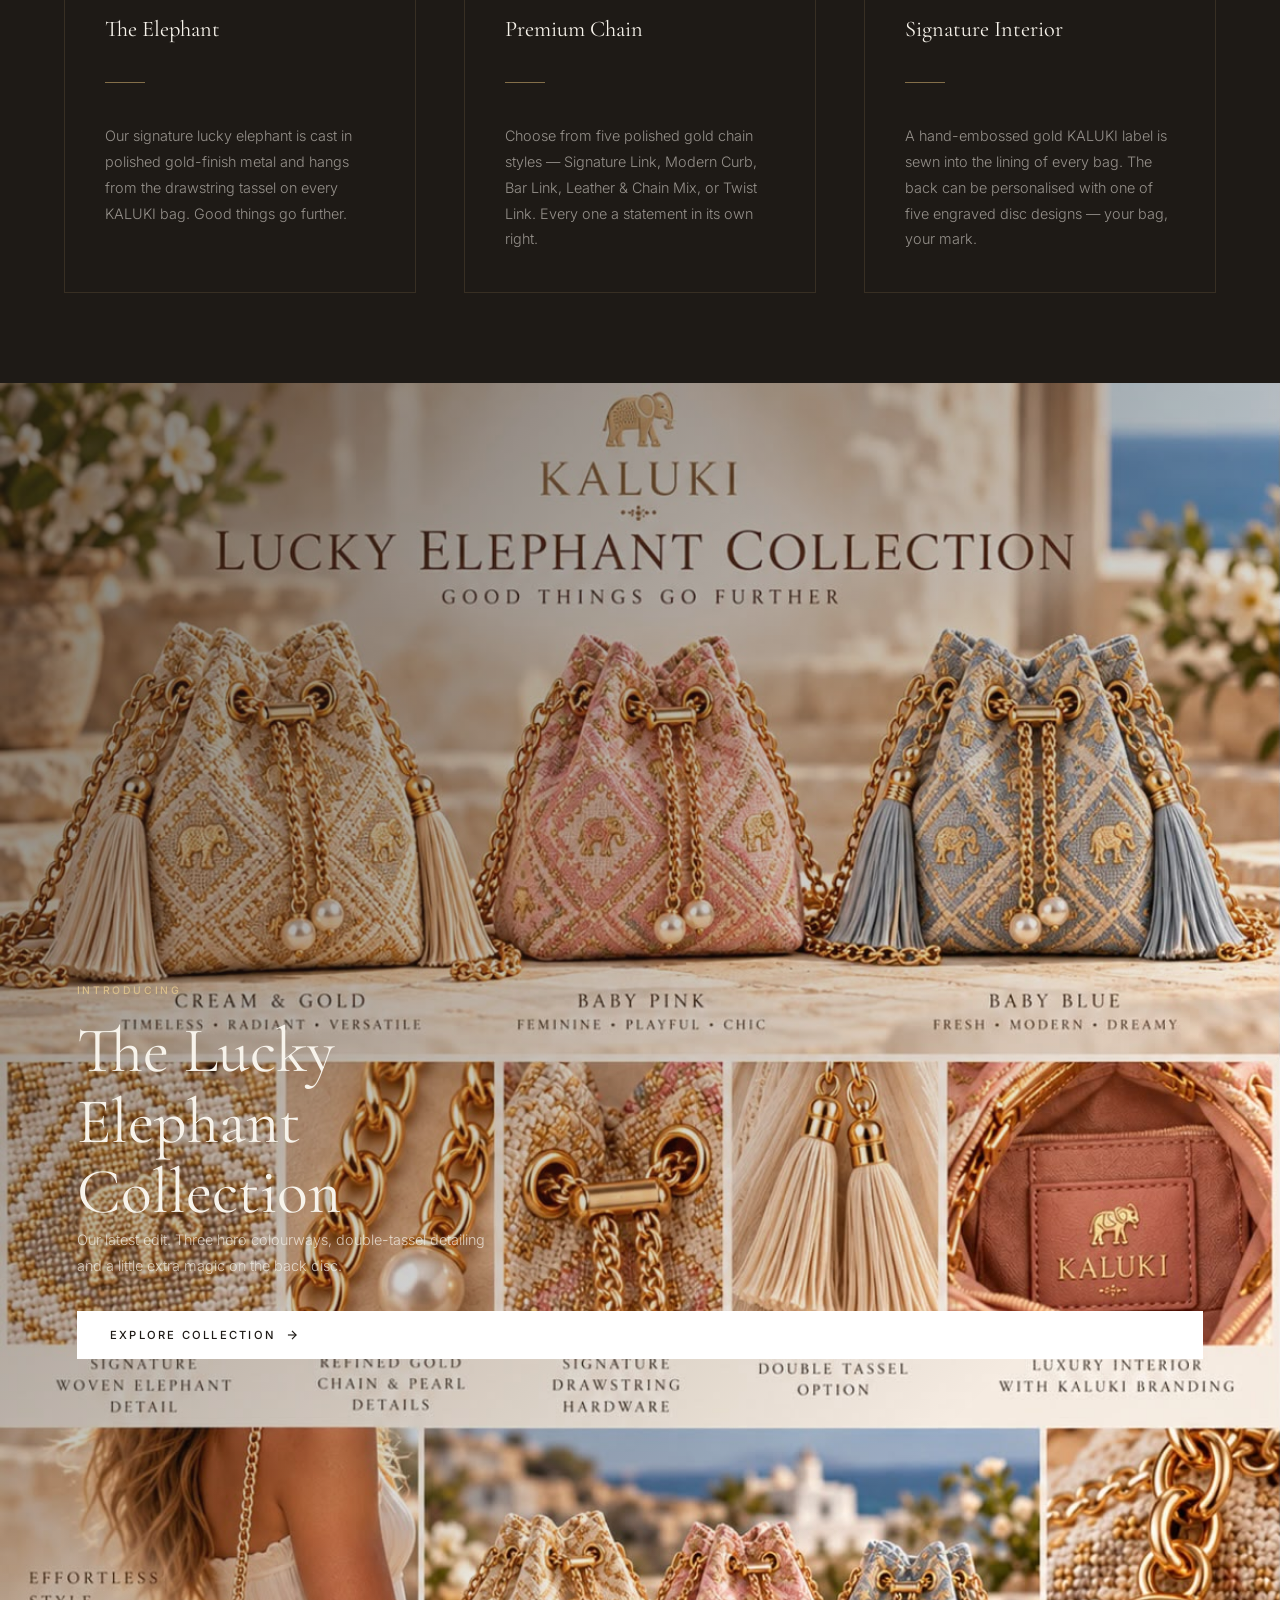
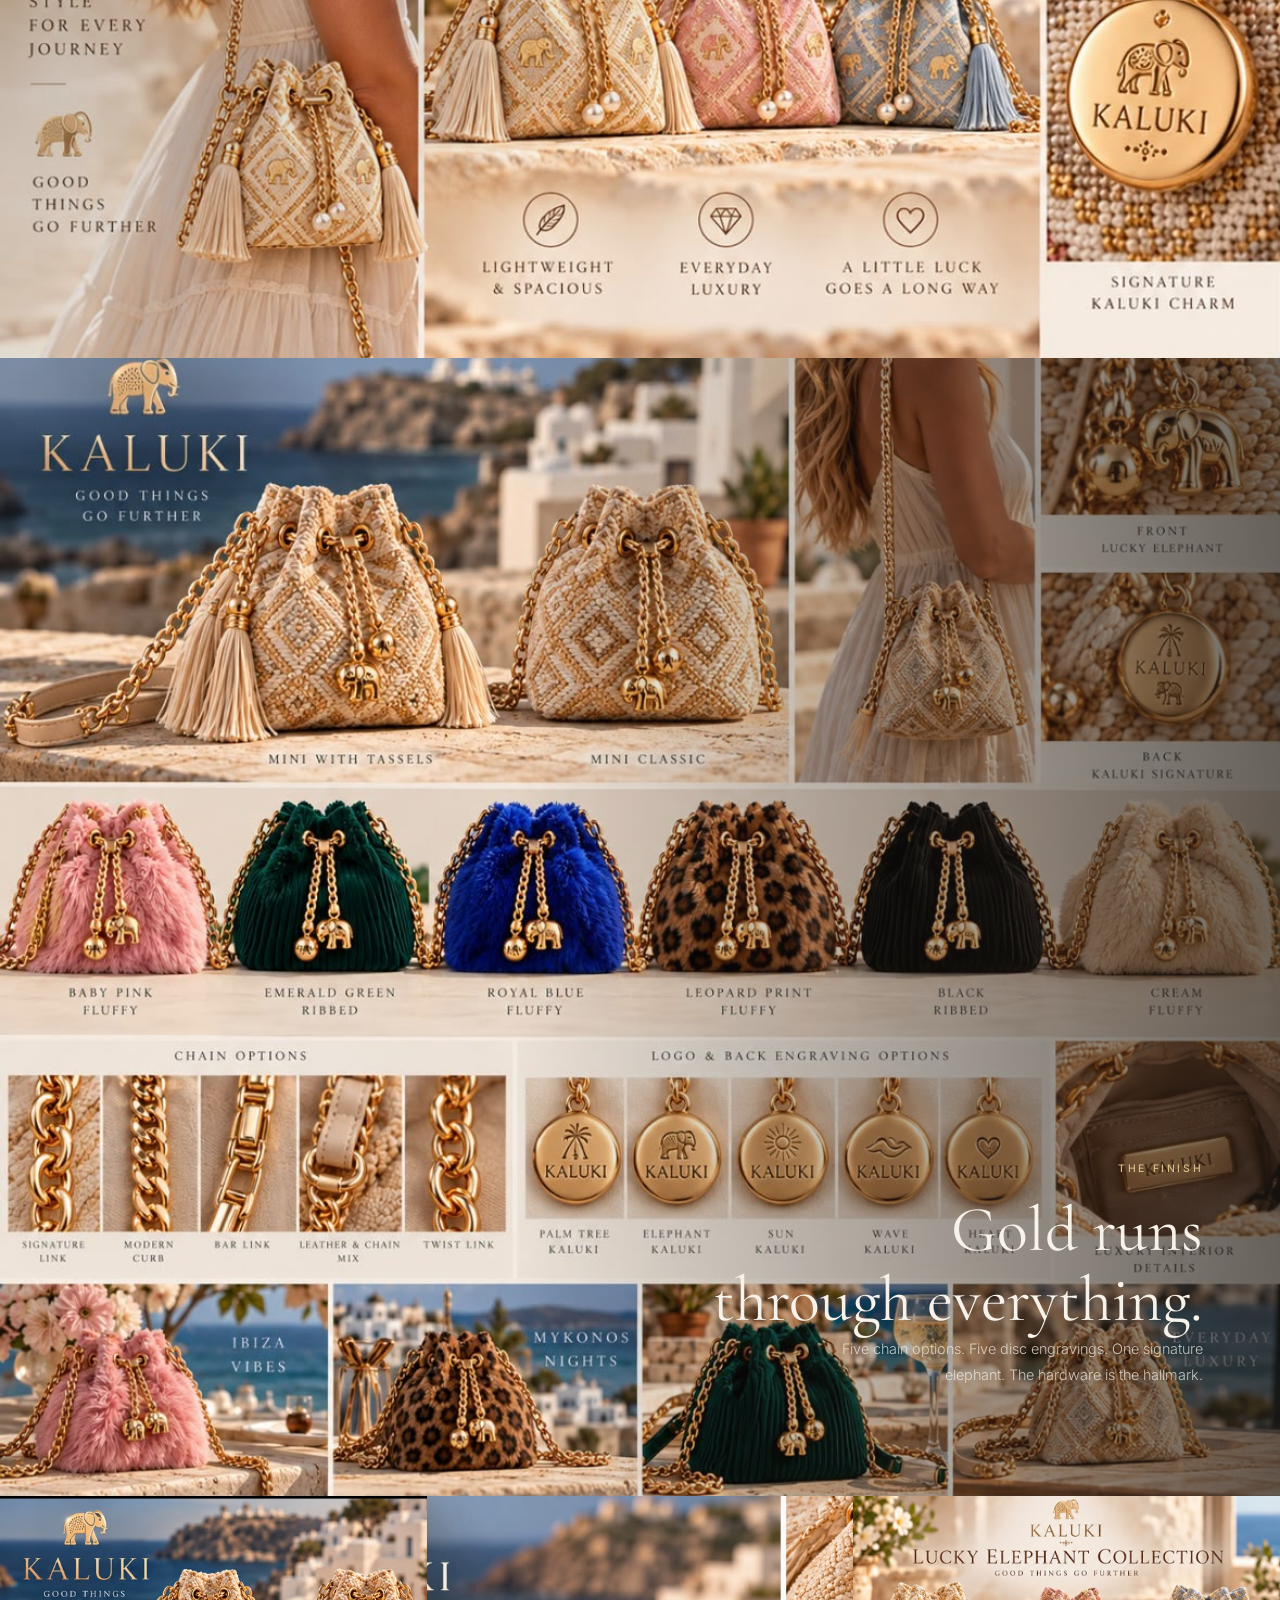
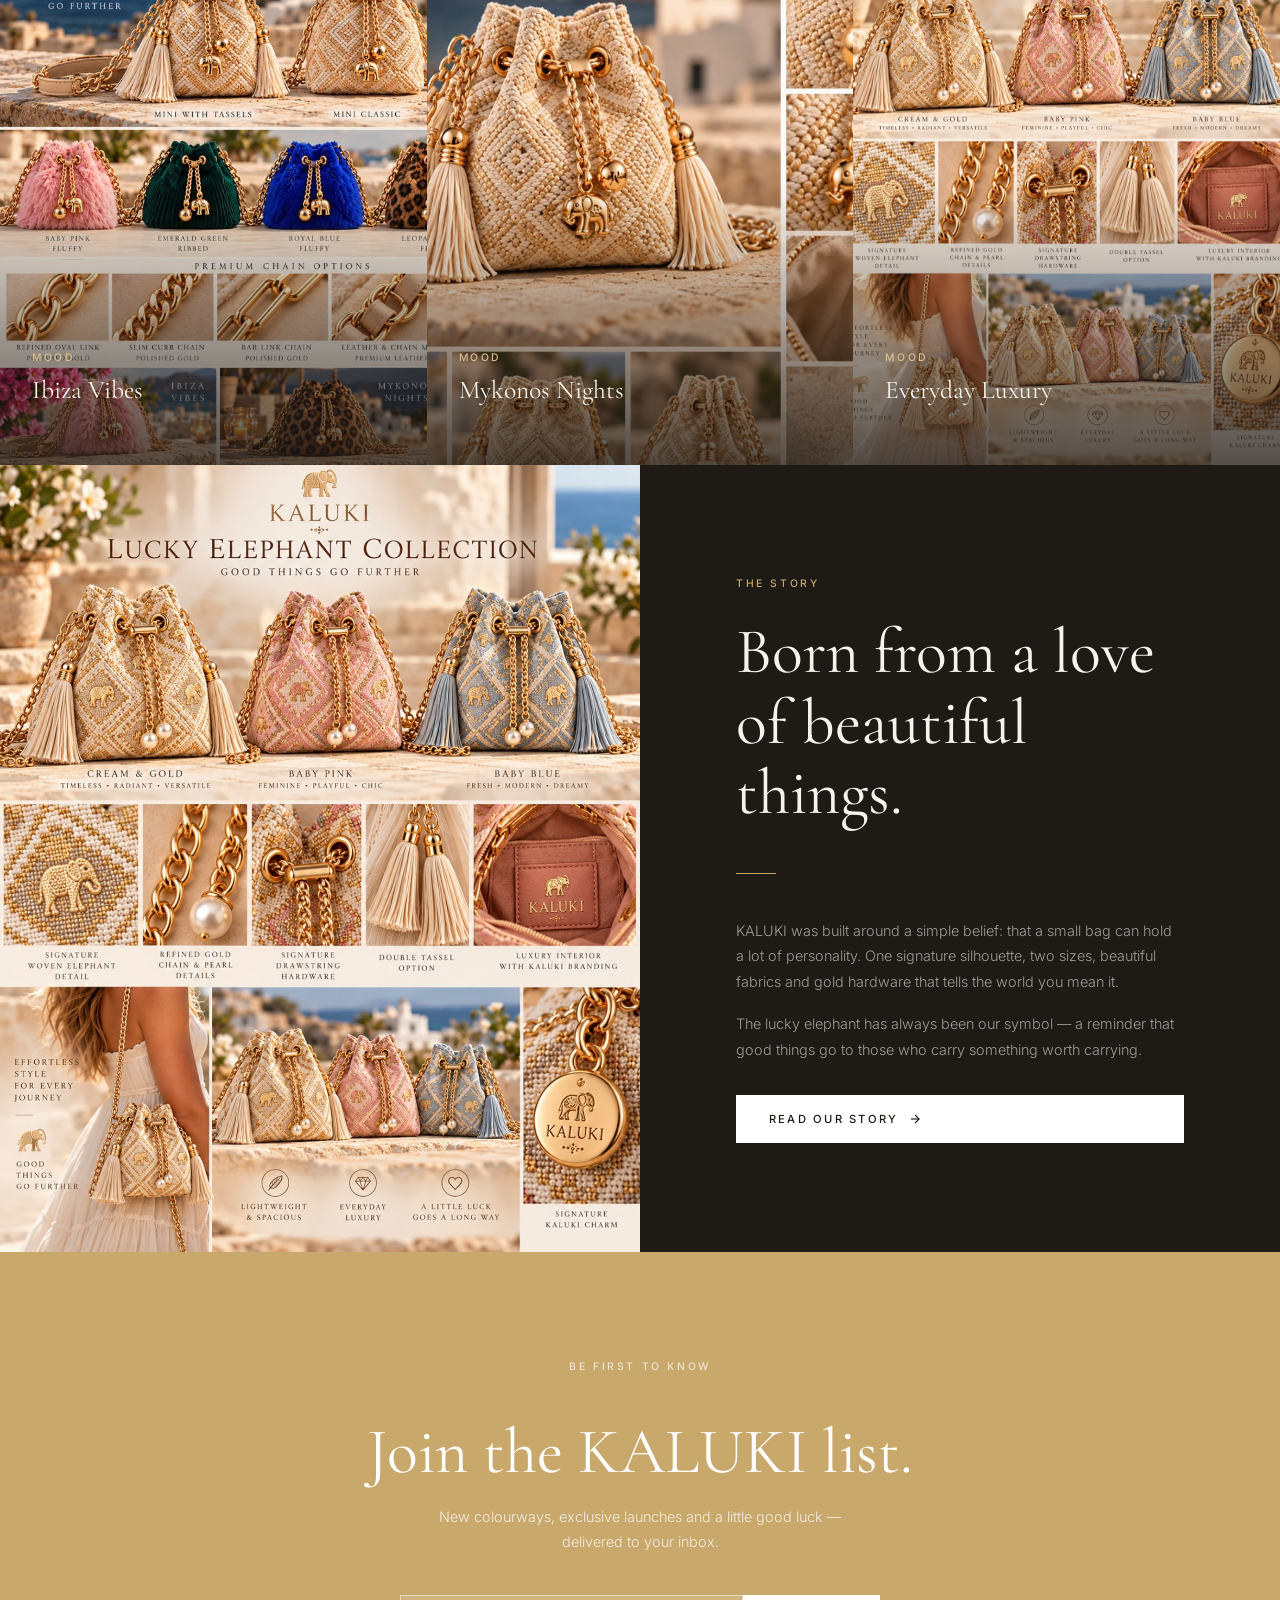
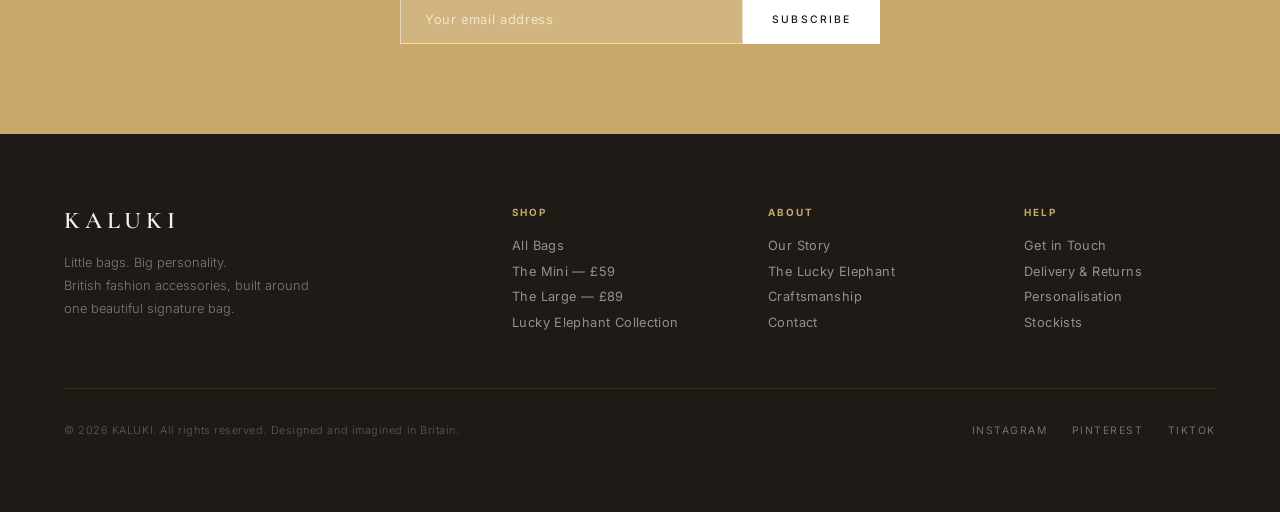
==== commit efeedbd1: "Update nav logo to flat illustrated elephant matching brand reference Replaces the minimal outline s" ====
--- a/index.html
+++ b/index.html
@@ -16,11 +16,35 @@
   <nav class="nav" id="nav">
     <div class="nav-inner">
       <a href="index.html" class="nav-logo">
-        <svg class="nav-logo-mark" viewBox="0 0 48 48" fill="none">
-          <ellipse cx="24" cy="30" rx="14" ry="10" stroke="#C8A86B" stroke-width="1.5" fill="none"/>
-          <path d="M16 28 C14 22 15 14 22 12 C20 18 24 22 24 22" stroke="#C8A86B" stroke-width="1.5" fill="none" stroke-linecap="round"/>
-          <circle cx="31" cy="17" r="2.5" stroke="#C8A86B" stroke-width="1.2" fill="none"/>
-          <path d="M31 22 C34 18 38 18 38 22 C38 26 35 28 32 27" stroke="#C8A86B" stroke-width="1.2" fill="none" stroke-linecap="round"/>
+        <svg class="nav-logo-mark" viewBox="20 40 270 165" aria-hidden="true">
+          <!-- Far legs -->
+          <rect x="100" y="122" width="26" height="68" rx="11" fill="#B8975A"/>
+          <rect x="203" y="122" width="26" height="68" rx="11" fill="#B8975A"/>
+          <!-- Tail -->
+          <path d="M60,96 C47,104 44,124 47,142 C48,150 42,153 39,148 C37,144 41,141 44,144" fill="none" stroke="#C8A86B" stroke-width="5" stroke-linecap="round"/>
+          <!-- Torso -->
+          <path d="M57,112 C54,72 95,48 145,48 C190,48 216,64 222,94 C226,126 210,144 180,144 L95,144 C70,144 59,132 57,112 Z" fill="#C8A86B"/>
+          <!-- Dot pattern -->
+          <g fill="#A07828" opacity="0.45">
+            <circle cx="108" cy="72" r="4.5"/><circle cx="128" cy="65" r="4.5"/><circle cx="148" cy="68" r="4.5"/><circle cx="168" cy="65" r="4.5"/><circle cx="186" cy="70" r="4.5"/>
+            <circle cx="98" cy="92" r="4.5"/><circle cx="118" cy="88" r="4.5"/><circle cx="138" cy="92" r="4.5"/><circle cx="158" cy="88" r="4.5"/><circle cx="178" cy="92" r="4.5"/><circle cx="196" cy="88" r="4.5"/>
+            <circle cx="105" cy="112" r="4.5"/><circle cx="125" cy="108" r="4.5"/><circle cx="145" cy="112" r="4.5"/><circle cx="165" cy="108" r="4.5"/><circle cx="183" cy="112" r="4.5"/>
+            <circle cx="118" cy="130" r="4.5"/><circle cx="138" cy="127" r="4.5"/><circle cx="158" cy="130" r="4.5"/>
+          </g>
+          <!-- Trunk -->
+          <path d="M248,92 L268,96 C272,115 269,134 271,149 C272,157 279,160 283,155 C286,151 291,153 289,160 C286,168 273,170 266,163 C258,155 255,140 254,122 C253,110 249,100 248,92 Z" fill="#C8A86B"/>
+          <!-- Head -->
+          <path d="M210,62 C217,40 254,36 266,56 C275,71 271,92 263,104 L232,114 C214,106 206,82 210,62 Z" fill="#C8A86B"/>
+          <!-- Tusk -->
+          <path d="M246,106 C250,119 261,124 273,120 C264,118 256,113 254,104 Z" fill="#F0E0B0"/>
+          <!-- Ear -->
+          <path d="M206,52 C189,57 183,94 194,115 C204,129 226,124 229,105 C233,84 226,57 206,52 Z" fill="#A07828"/>
+          <!-- Eye -->
+          <circle cx="250" cy="68" r="5" fill="#3A2A10"/>
+          <circle cx="252" cy="66" r="2" fill="#FFFFFF"/>
+          <!-- Near legs -->
+          <rect x="74" y="122" width="28" height="70" rx="12" fill="#C8A86B"/>
+          <rect x="178" y="122" width="28" height="70" rx="12" fill="#C8A86B"/>
         </svg>
         <span class="nav-logo-text">KALUKI</span>
       </a>
--- a/assets/css/style.css
+++ b/assets/css/style.css
@@ -178,8 +178,8 @@
 }
 
 .nav-logo-mark {
-  width: 32px;
-  height: 32px;
+  width: 42px;
+  height: 26px;
 }
 
 .nav-logo-text {
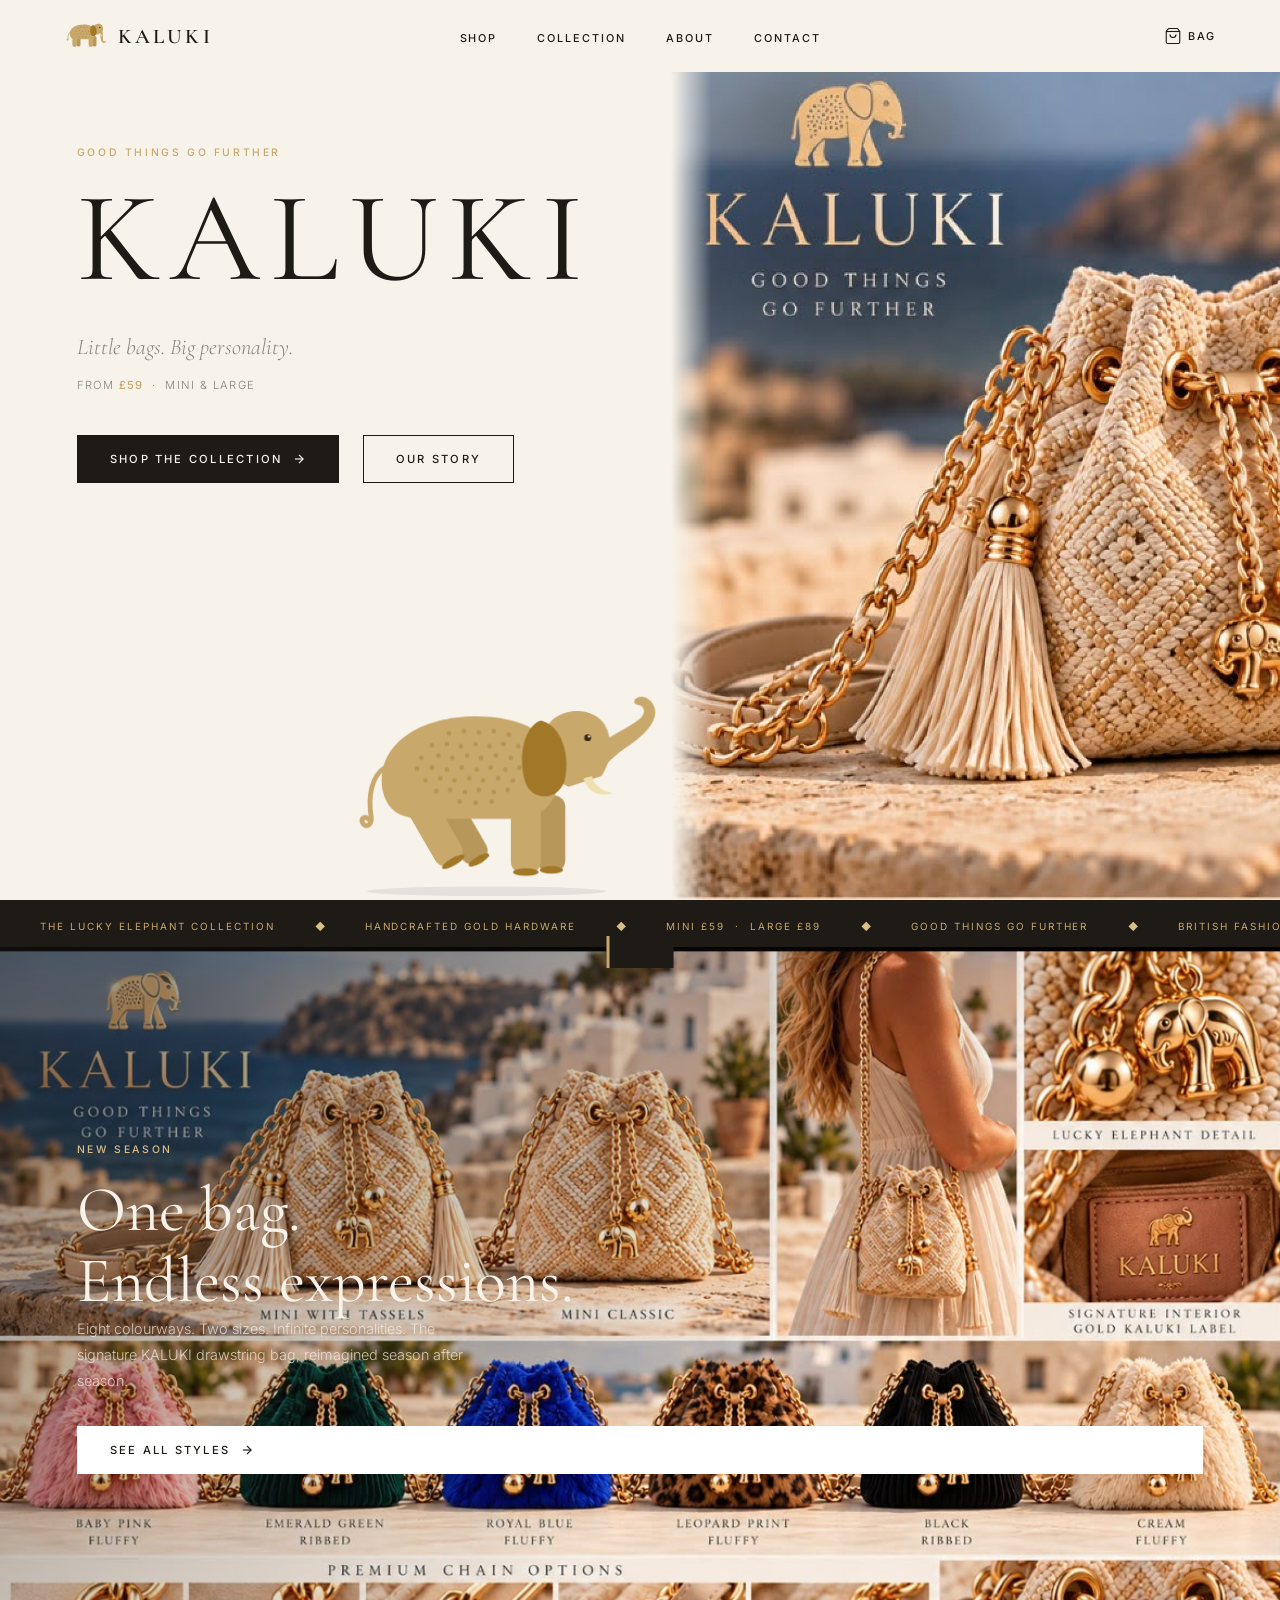
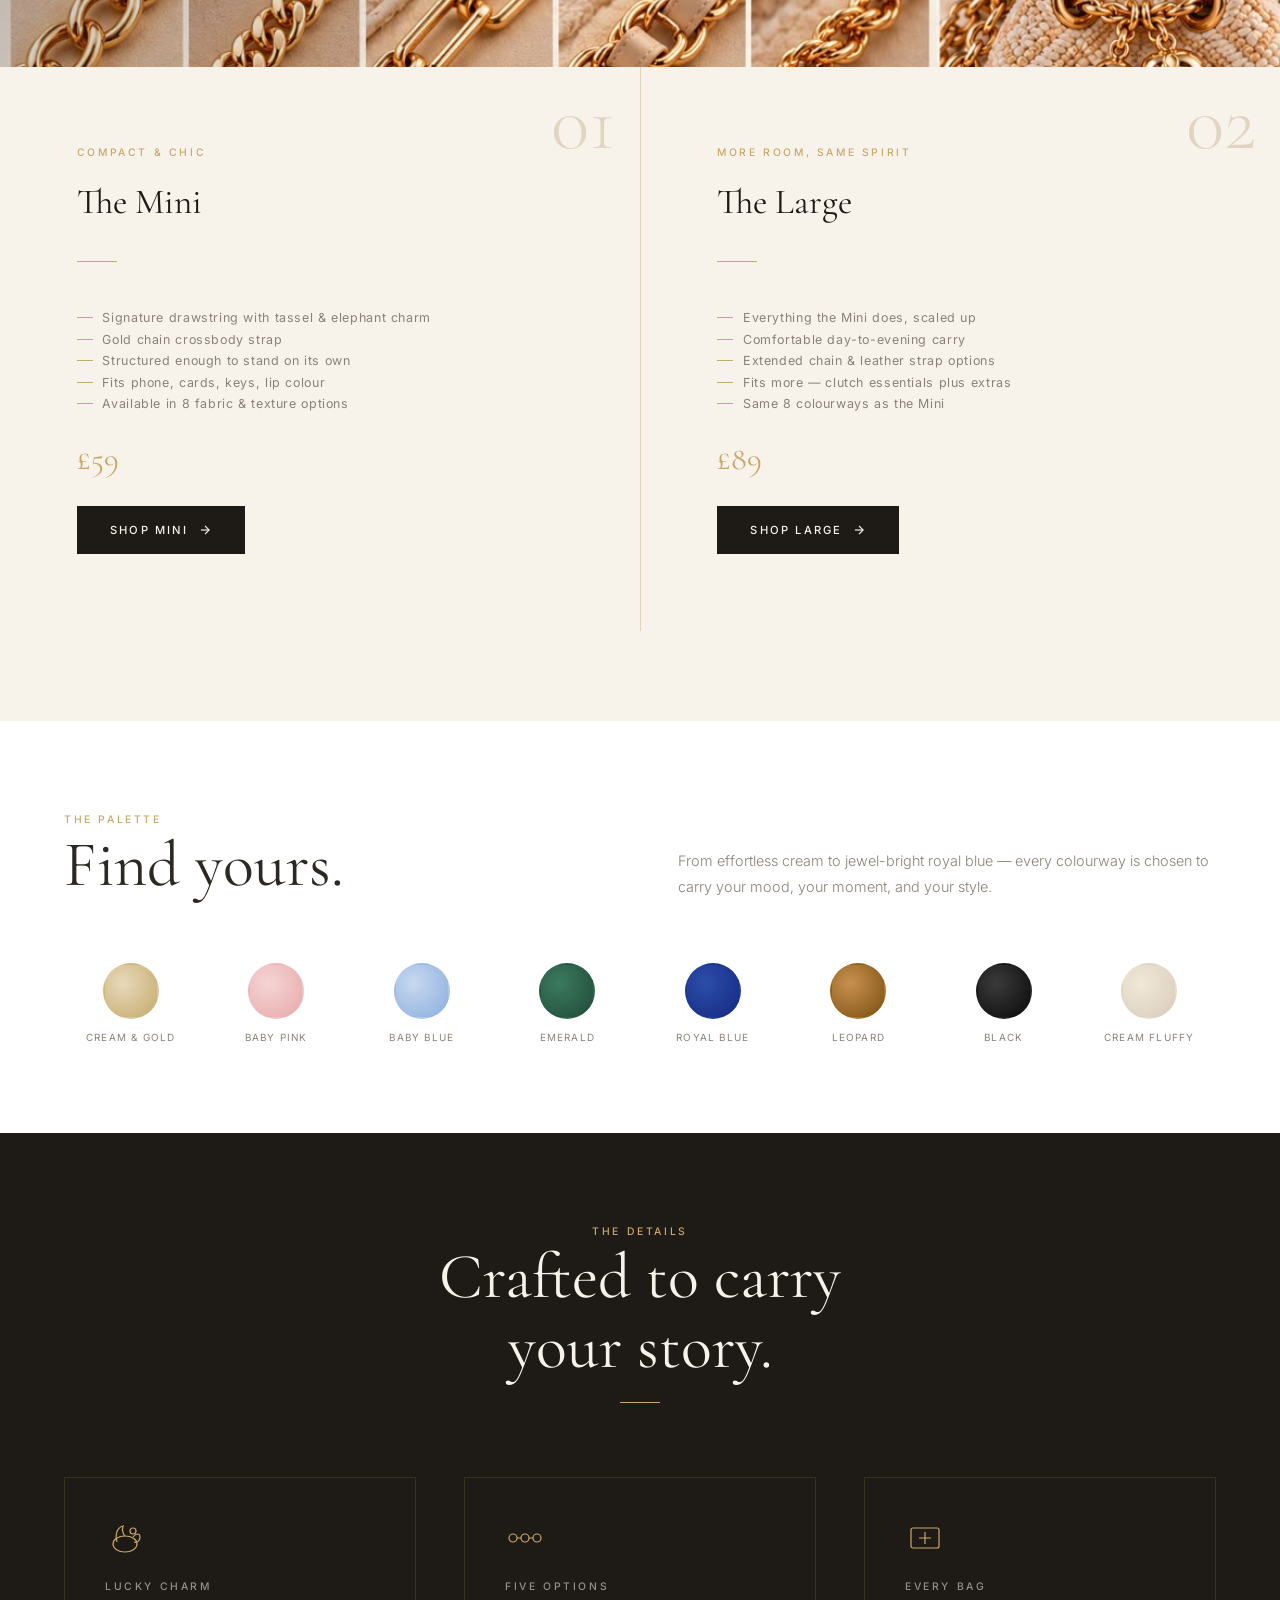
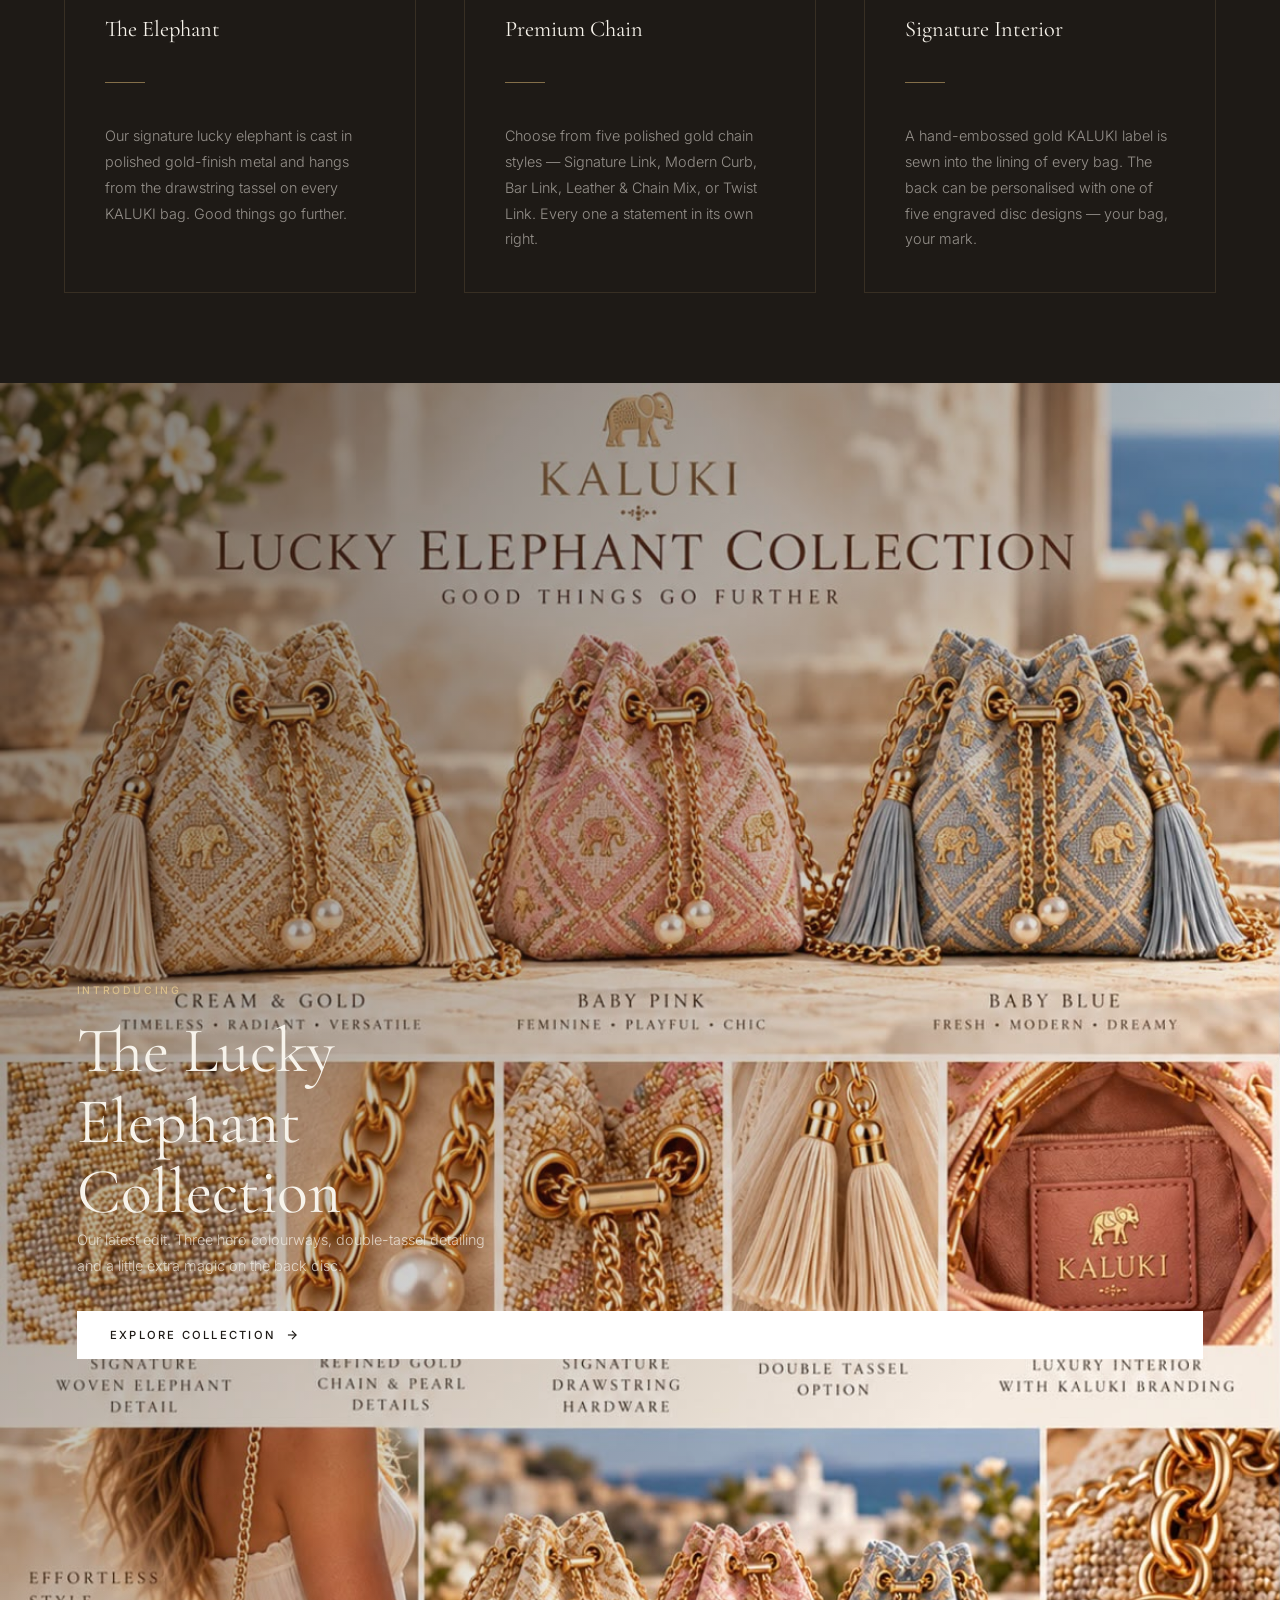
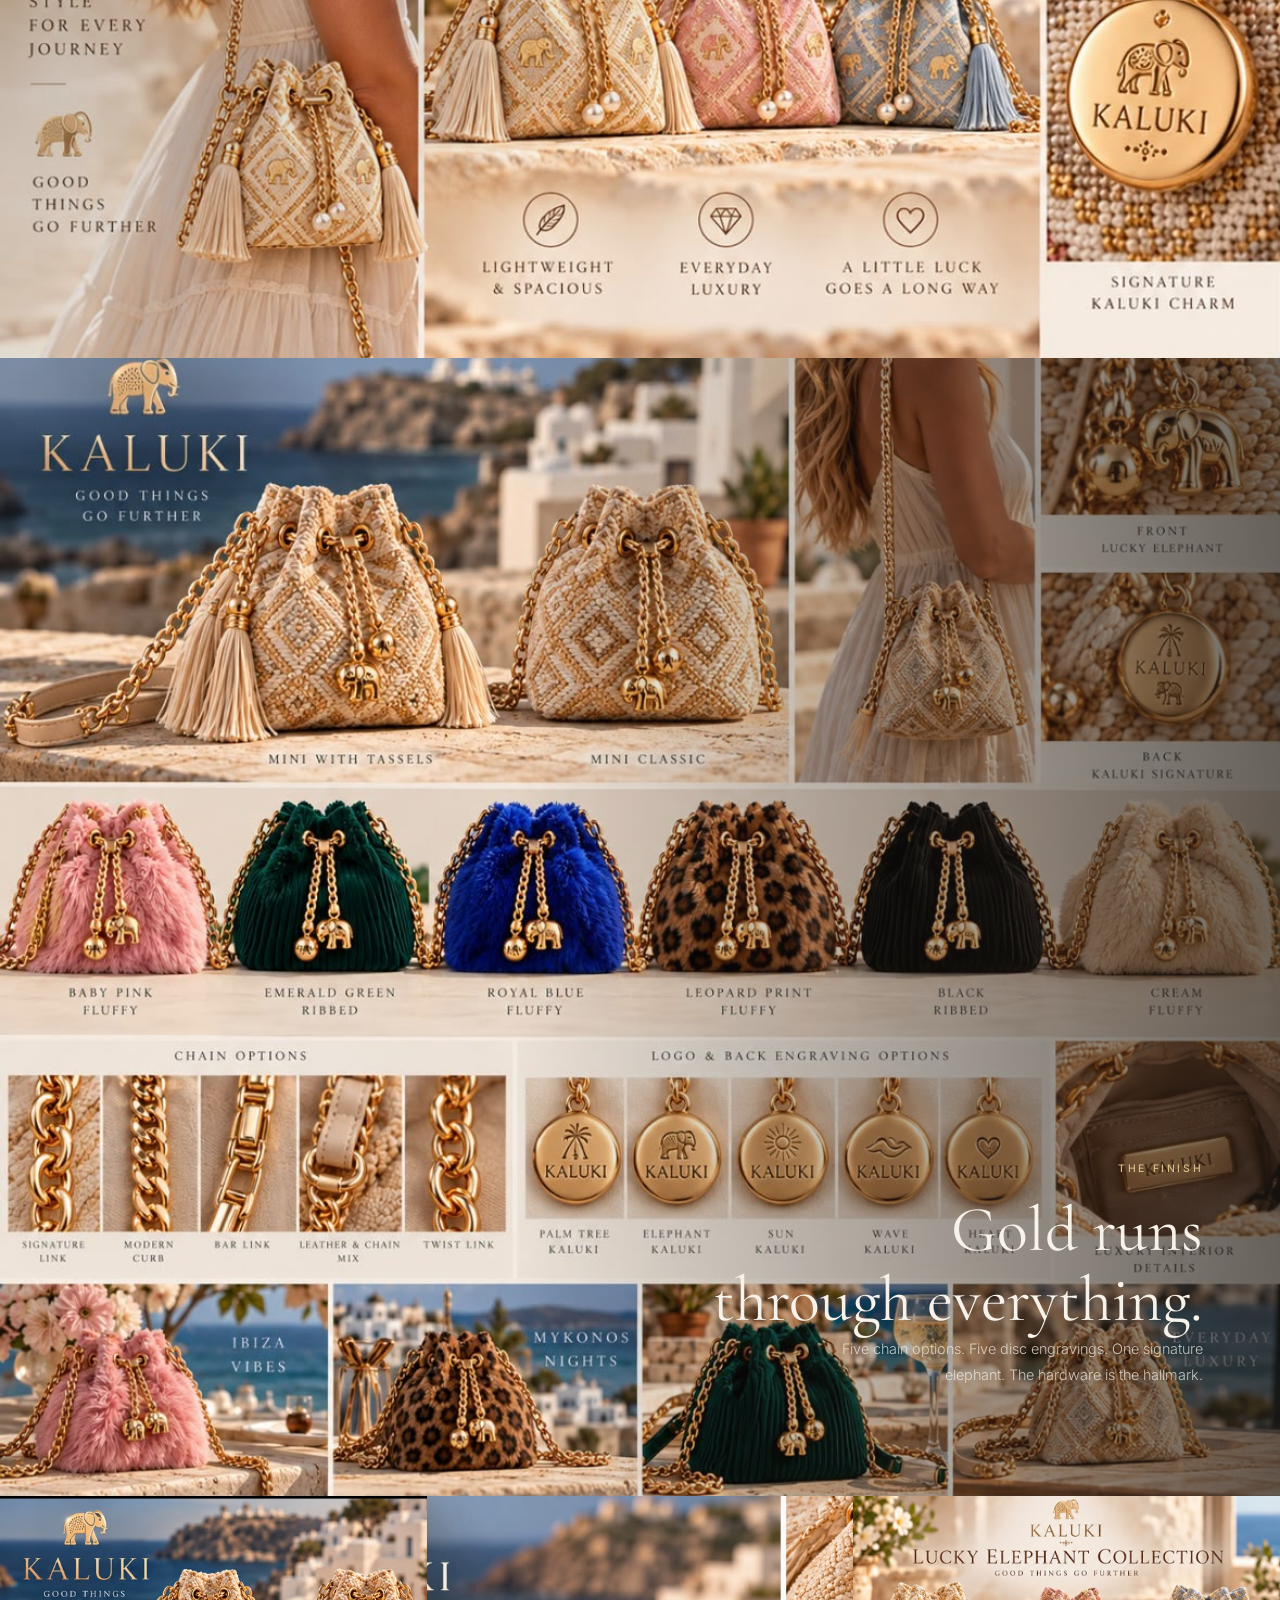
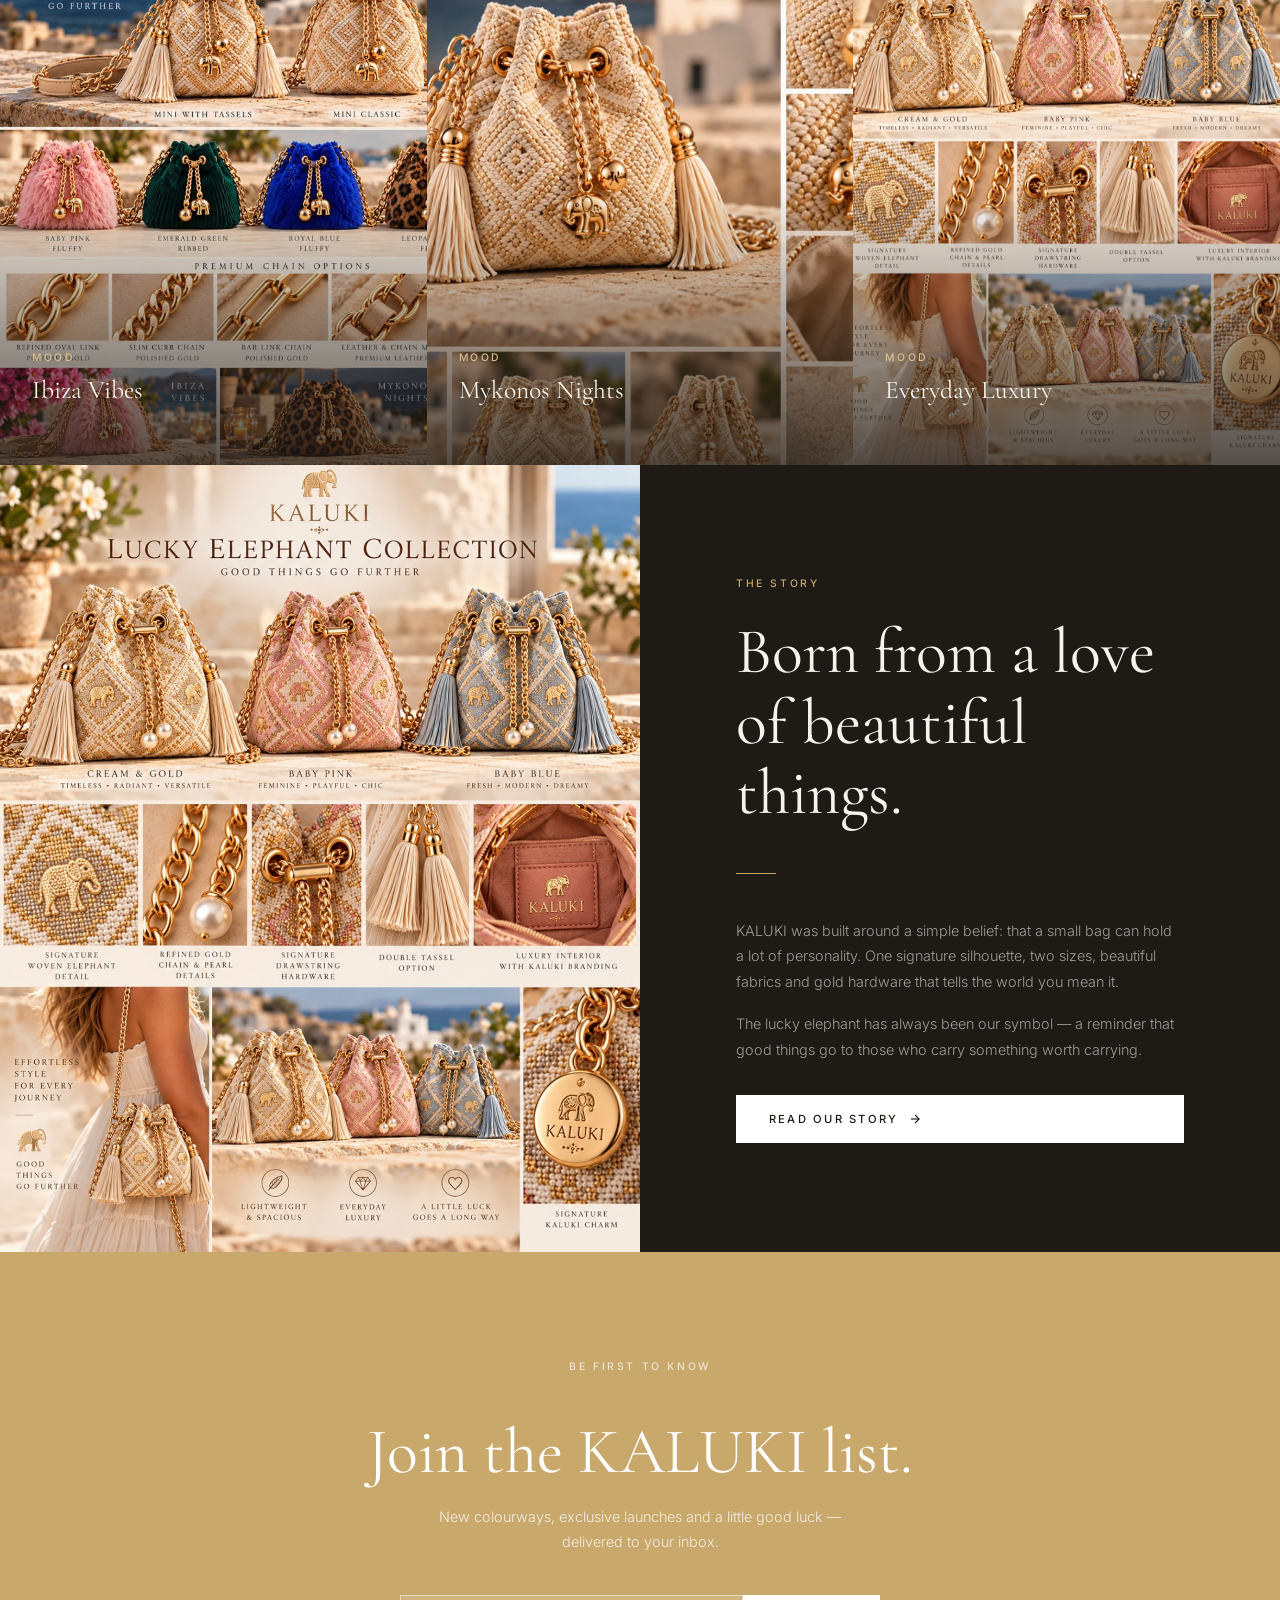
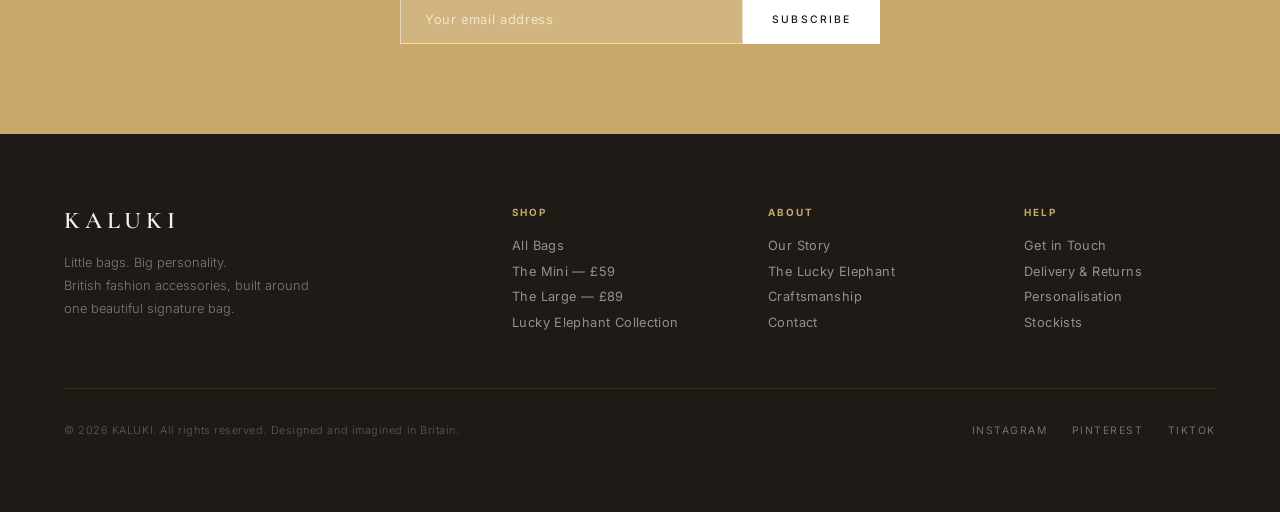
==== commit 1f74f815: "Elephant: slower stomp walk, sit on haunches, trunk raise - Walk-in slowed to 9s with visible stompi" ====
--- a/index.html
+++ b/index.html
@@ -100,22 +100,22 @@
       <div class="kaluki-hero-wrap">
         <svg class="kaluki-hero" xmlns="http://www.w3.org/2000/svg" viewBox="0 0 300 220" width="320" height="235" aria-hidden="true" style="overflow:visible">
           <style>
-            .kleg{transform-box:fill-box;transform-origin:center bottom;animation:klift 1.2s ease-in-out 5}
-            .kleg-sw{transform-box:fill-box;transform-origin:center top;animation:kswing 1.2s ease-in-out 5}
-            .kleg-a,.kleg-a .kleg-sw{animation-delay:-0.6s}
-            .kbody{animation:kbob 0.6s ease-in-out 10}
-            .ktail{transform-box:fill-box;transform-origin:100% 0%;animation:kflick 1.2s ease-in-out 5}
-            @keyframes kswing{0%,100%{transform:rotate(13deg)}50%{transform:rotate(-13deg)}}
-            @keyframes klift{0%,50%,100%{transform:translateY(0)}25%{transform:translateY(-6px)}}
-            @keyframes kbob{0%,100%{transform:translateY(0)}50%{transform:translateY(-3px)}}
-            @keyframes kflick{0%,100%{transform:rotate(0deg)}40%{transform:rotate(12deg)}60%{transform:rotate(-4deg)}}
+            .kleg{transform-box:fill-box;transform-origin:center bottom;animation:klift 1.6s ease-in-out 5}
+            .kleg-sw{transform-box:fill-box;transform-origin:center top;animation:kswing 1.6s ease-in-out 5}
+            .kleg-a,.kleg-a .kleg-sw{animation-delay:-0.8s}
+            .kbody{animation:kbob 0.8s ease-in-out 10}
+            .ktail{transform-box:fill-box;transform-origin:100% 0%;animation:kflick 1.6s ease-in-out 5}
+            @keyframes kswing{0%,100%{transform:rotate(16deg)}50%{transform:rotate(-16deg)}}
+            @keyframes klift{0%,40%,100%{transform:translateY(0)}18%{transform:translateY(-14px)}36%{transform:translateY(3px)}}
+            @keyframes kbob{0%,100%{transform:translateY(0)}50%{transform:translateY(-5px)}}
+            @keyframes kflick{0%,100%{transform:rotate(0deg)}40%{transform:rotate(14deg)}60%{transform:rotate(-5deg)}}
           </style>
 
           <!-- Ground shadow -->
           <ellipse cx="155" cy="212" rx="112" ry="4.5" fill="rgba(0,0,0,0.07)"/>
 
           <!-- Far legs — drawn before body so body covers their tops -->
-          <g class="kleg kleg-a"><g class="kleg-sw"><rect x="100" y="122" width="26" height="72" rx="11" fill="#B8975A"/><ellipse cx="113" cy="192" rx="11" ry="3.5" fill="#A07828"/></g></g>
+          <g class="kleg kleg-a kleg-back"><g class="kleg-sw"><rect x="100" y="122" width="26" height="72" rx="11" fill="#B8975A"/><ellipse cx="113" cy="192" rx="11" ry="3.5" fill="#A07828"/></g></g>
           <g class="kleg"><g class="kleg-sw"><rect x="203" y="122" width="26" height="72" rx="11" fill="#B8975A"/><ellipse cx="216" cy="192" rx="11" ry="3.5" fill="#A07828"/></g></g>
 
           <!-- Body (bobs up/down while walking) -->
@@ -151,7 +151,7 @@
           </g>
 
           <!-- Near legs — drawn after body so they appear in front -->
-          <g class="kleg"><g class="kleg-sw"><rect x="74" y="122" width="28" height="74" rx="12" fill="#C8A86B"/><ellipse cx="88" cy="194" rx="12" ry="3.5" fill="#A07828"/></g></g>
+          <g class="kleg kleg-back"><g class="kleg-sw"><rect x="74" y="122" width="28" height="74" rx="12" fill="#C8A86B"/><ellipse cx="88" cy="194" rx="12" ry="3.5" fill="#A07828"/></g></g>
           <g class="kleg kleg-a"><g class="kleg-sw"><rect x="178" y="122" width="28" height="74" rx="12" fill="#C8A86B"/><ellipse cx="192" cy="194" rx="12" ry="3.5" fill="#A07828"/></g></g>
         </svg>
       </div>
--- a/assets/css/style.css
+++ b/assets/css/style.css
@@ -347,16 +347,22 @@
   background: var(--cream-dark);
 }
 
+.hero-image::before {
+  content: '';
+  position: absolute;
+  inset: 0 auto 0 0;
+  width: 40px;
+  background: linear-gradient(to right, var(--cream), transparent);
+  z-index: 1;
+  pointer-events: none;
+}
+
 .hero-image img {
   width: 100%;
   height: 100%;
   object-fit: cover;
-  object-position: center center;
-  transform: scale(1.03);
-  transition: transform 8s ease;
-}
-
-.hero-image:hover img { transform: scale(1.0); }
+  object-position: left center;
+}
 
 .hero-scroll {
   position: absolute;
@@ -916,16 +922,40 @@
 
 .kaluki-hero {
   display: block;
-  animation: kaluki-hero-enter 6.0s ease-out forwards;
-}
-
-/* Trunk: gentle sway during walk-in, then raise when settled */
+  transform-box: view-box;
+  transform-origin: 220px 195px;
+  animation:
+    kaluki-hero-enter 9.0s ease-out forwards,
+    kaluki-sit-down 1.8s cubic-bezier(0.25, 0, 0.2, 1) 9.5s forwards;
+}
+
+/* Trunk: gentle sway during walk-in, then raise after sitting */
 .kaluki-hero .ktrunk {
   transform-box: fill-box;
   transform-origin: 20% 0%;
   animation:
-    kaluki-trunk-sway 2.4s ease-in-out 2,
-    kaluki-trunk-raise 1.2s cubic-bezier(0.42, 0, 0.58, 1) 6.5s forwards;
+    kaluki-trunk-sway 2.4s ease-in-out 1,
+    kaluki-trunk-raise 1.2s cubic-bezier(0.42, 0, 0.58, 1) 11.5s forwards;
+}
+
+/* Back legs: stomp walk + fold into sitting pose */
+.kaluki-hero .kleg-back {
+  transform-box: fill-box;
+  transform-origin: center top;
+  animation:
+    klift 1.6s ease-in-out 5,
+    kaluki-leg-fold 1.8s cubic-bezier(0.25, 0, 0.2, 1) 9.5s forwards;
+}
+.kaluki-hero .kleg-a.kleg-back {
+  animation:
+    klift 1.6s ease-in-out -0.8s 5,
+    kaluki-leg-fold 1.8s cubic-bezier(0.25, 0, 0.2, 1) 9.5s forwards;
+}
+.kaluki-hero .kleg-back .kleg-sw {
+  animation: kswing 1.6s ease-in-out 5;
+}
+.kaluki-hero .kleg-a.kleg-back .kleg-sw {
+  animation: kswing 1.6s ease-in-out -0.8s 5;
 }
 
 @keyframes kaluki-trunk-sway {
@@ -940,20 +970,52 @@
   100% { transform: rotate(-120deg); }
 }
 
+@keyframes kaluki-hero-enter-mobile {
+  0%   { transform: translateX(-110vw); opacity: 0; }
+  3%   { opacity: 1; }
+  20%  { transform: translateX(-68vw) translateY(-8px); }
+  25%  { transform: translateX(-56vw) translateY(3px);  }
+  38%  { transform: translateX(-38vw) translateY(-8px); }
+  43%  { transform: translateX(-28vw) translateY(3px);  }
+  55%  { transform: translateX(-14vw) translateY(-6px); }
+  60%  { transform: translateX(-6vw)  translateY(2px);  }
+  68%  { transform: translateX(0)     translateY(0);    }
+  77%  { transform: translateX(0)     translateY(18px) scaleY(0.85); }
+  88%  { transform: translateX(0)     translateY(-5px); }
+  95%  { transform: translateX(0)     translateY(2px);  }
+  100% { transform: translateX(0)     translateY(0);    }
+}
+
 @keyframes kaluki-hero-enter {
-  0%   { transform: translateX(-120vw);                        opacity: 0; }
+  0%   { transform: translateX(-120vw);                          opacity: 0; }
   2%   { opacity: 1; }
-  12%  { transform: translateX(-96vw)  translateY(-5px); }
-  20%  { transform: translateX(-76vw)  translateY(0);    }
-  28%  { transform: translateX(-58vw)  translateY(-5px); }
-  36%  { transform: translateX(-42vw)  translateY(0);    }
-  44%  { transform: translateX(-28vw)  translateY(-5px); }
-  52%  { transform: translateX(-16vw)  translateY(0);    }
-  59%  { transform: translateX(-7vw)   translateY(-4px); }
-  66%  { transform: translateX(0)      translateY(0);    }
-  75%  { transform: translateX(0)      translateY(18px) scaleY(0.87); }
-  85%  { transform: translateX(0)      translateY(-5px); }
+  10%  { transform: translateX(-98vw)  translateY(-8px); }
+  14%  { transform: translateX(-88vw)  translateY(3px);  }
+  22%  { transform: translateX(-72vw)  translateY(-8px); }
+  26%  { transform: translateX(-62vw)  translateY(3px);  }
+  33%  { transform: translateX(-48vw)  translateY(-8px); }
+  37%  { transform: translateX(-38vw)  translateY(3px);  }
+  44%  { transform: translateX(-26vw)  translateY(-8px); }
+  48%  { transform: translateX(-18vw)  translateY(3px);  }
+  55%  { transform: translateX(-10vw)  translateY(-7px); }
+  59%  { transform: translateX(-4vw)   translateY(2px);  }
+  65%  { transform: translateX(0)      translateY(-4px); }
+  70%  { transform: translateX(0)      translateY(0);    }
+  78%  { transform: translateX(0)      translateY(22px) scaleY(0.84); }
+  87%  { transform: translateX(0)      translateY(-7px); }
+  94%  { transform: translateX(0)      translateY(3px);  }
   100% { transform: translateX(0)      translateY(0);    }
+}
+
+@keyframes kaluki-sit-down {
+  0%   { transform: rotate(0deg)  translateY(0);    }
+  40%  { transform: rotate(-3deg) translateY(4px);  }
+  100% { transform: rotate(-8deg) translateY(10px); }
+}
+
+@keyframes kaluki-leg-fold {
+  0%   { transform: rotate(0deg);   }
+  100% { transform: rotate(-30deg); }
 }
 
 /* 18b. Scroll Animations
@@ -1252,6 +1314,42 @@
   .values-grid { grid-template-columns: 1fr 1fr; }
   .bags-grid { grid-template-columns: 1fr; }
   .contact-grid { grid-template-columns: 1fr; }
+
+  /* Elephant: remove absolute positioning, sit below buttons */
+  .kaluki-hero-wrap {
+    position: static;
+    display: flex;
+    justify-content: center;
+    margin-top: 2rem;
+    padding-bottom: 0.5rem;
+  }
+
+  .kaluki-hero {
+    width: 200px;
+    height: auto;
+    animation:
+      kaluki-hero-enter-mobile 4s ease-out forwards,
+      kaluki-sit-down 1.8s cubic-bezier(0.25, 0, 0.2, 1) 4.5s forwards;
+  }
+
+  /* Trunk raises after sitting */
+  .kaluki-hero .ktrunk {
+    animation:
+      kaluki-trunk-sway 2.4s ease-in-out 1,
+      kaluki-trunk-raise 1.2s cubic-bezier(0.42, 0, 0.58, 1) 6.5s forwards;
+  }
+
+  /* Back legs fold when sitting (mobile) */
+  .kaluki-hero .kleg-back {
+    animation:
+      klift 1.6s ease-in-out 5,
+      kaluki-leg-fold 1.8s cubic-bezier(0.25, 0, 0.2, 1) 4.5s forwards;
+  }
+  .kaluki-hero .kleg-a.kleg-back {
+    animation:
+      klift 1.6s ease-in-out -0.8s 5,
+      kaluki-leg-fold 1.8s cubic-bezier(0.25, 0, 0.2, 1) 4.5s forwards;
+  }
 }
 
 @media (max-width: 768px) {
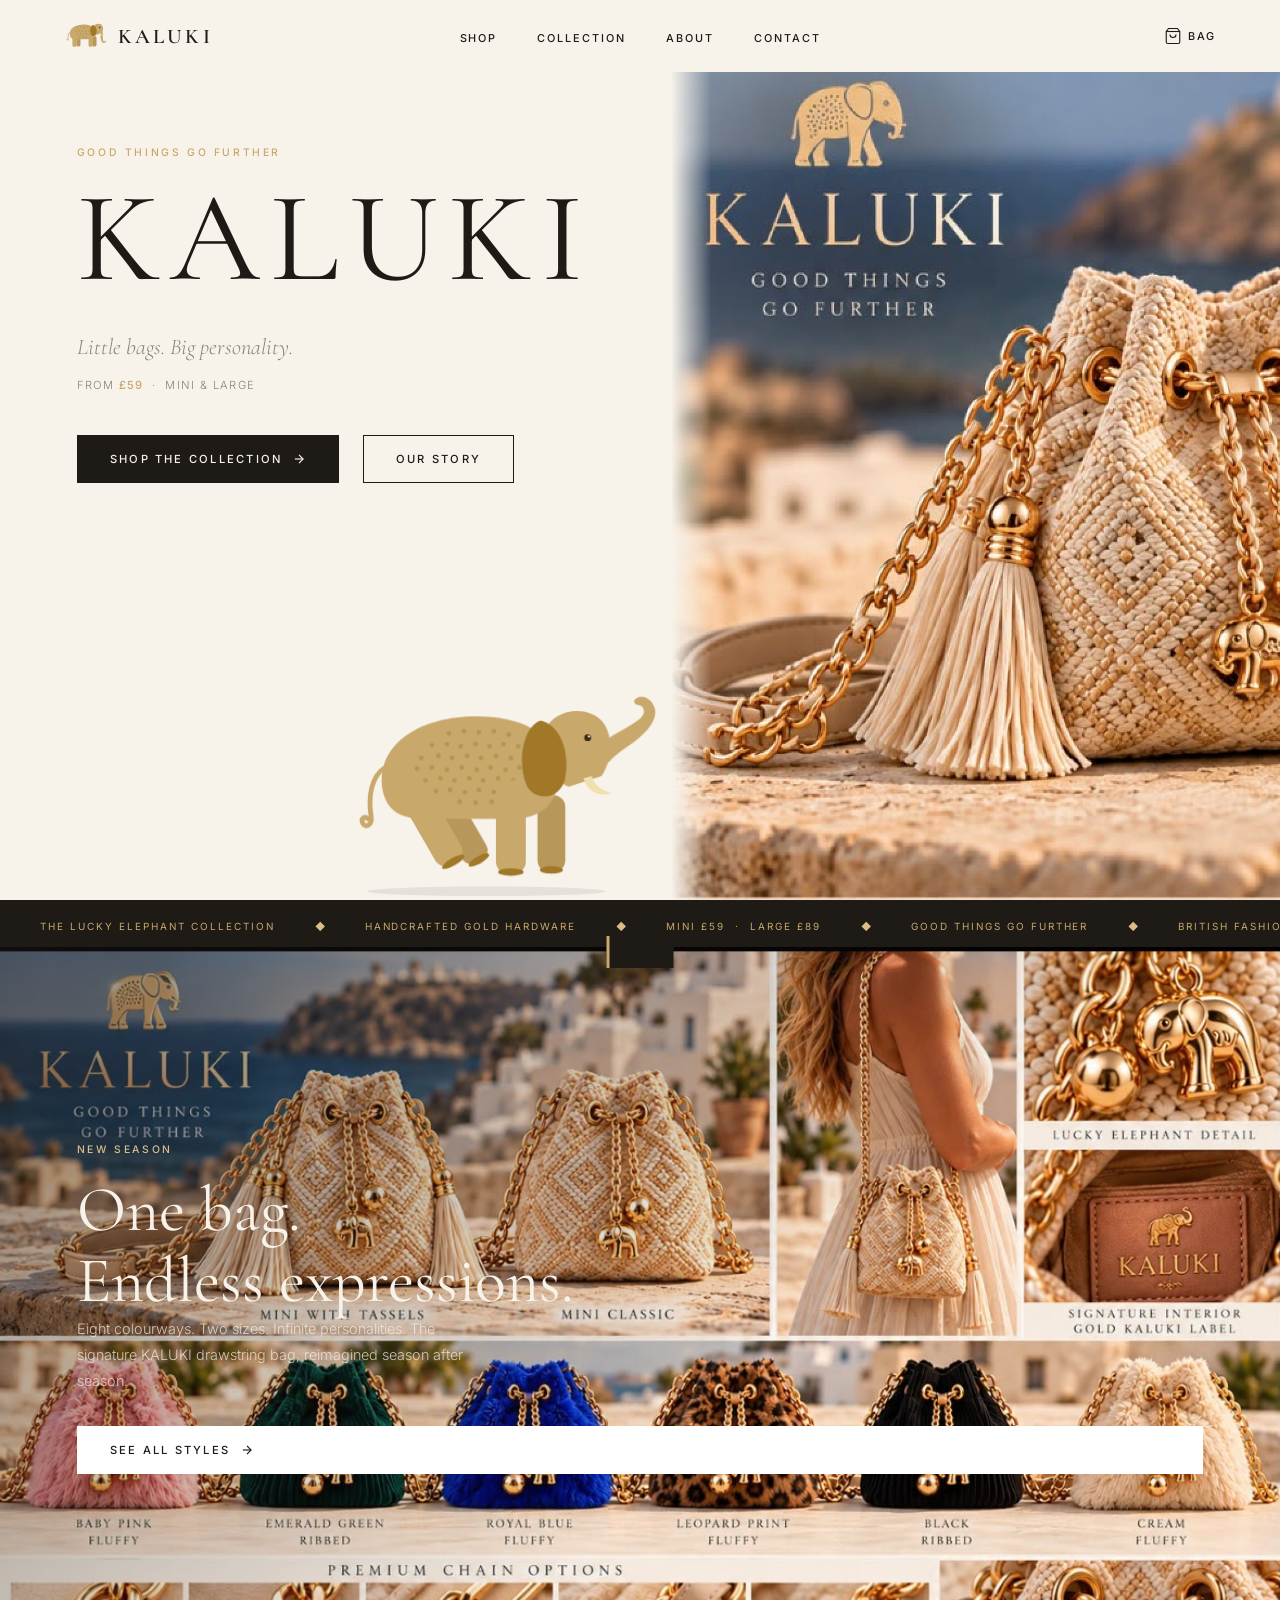
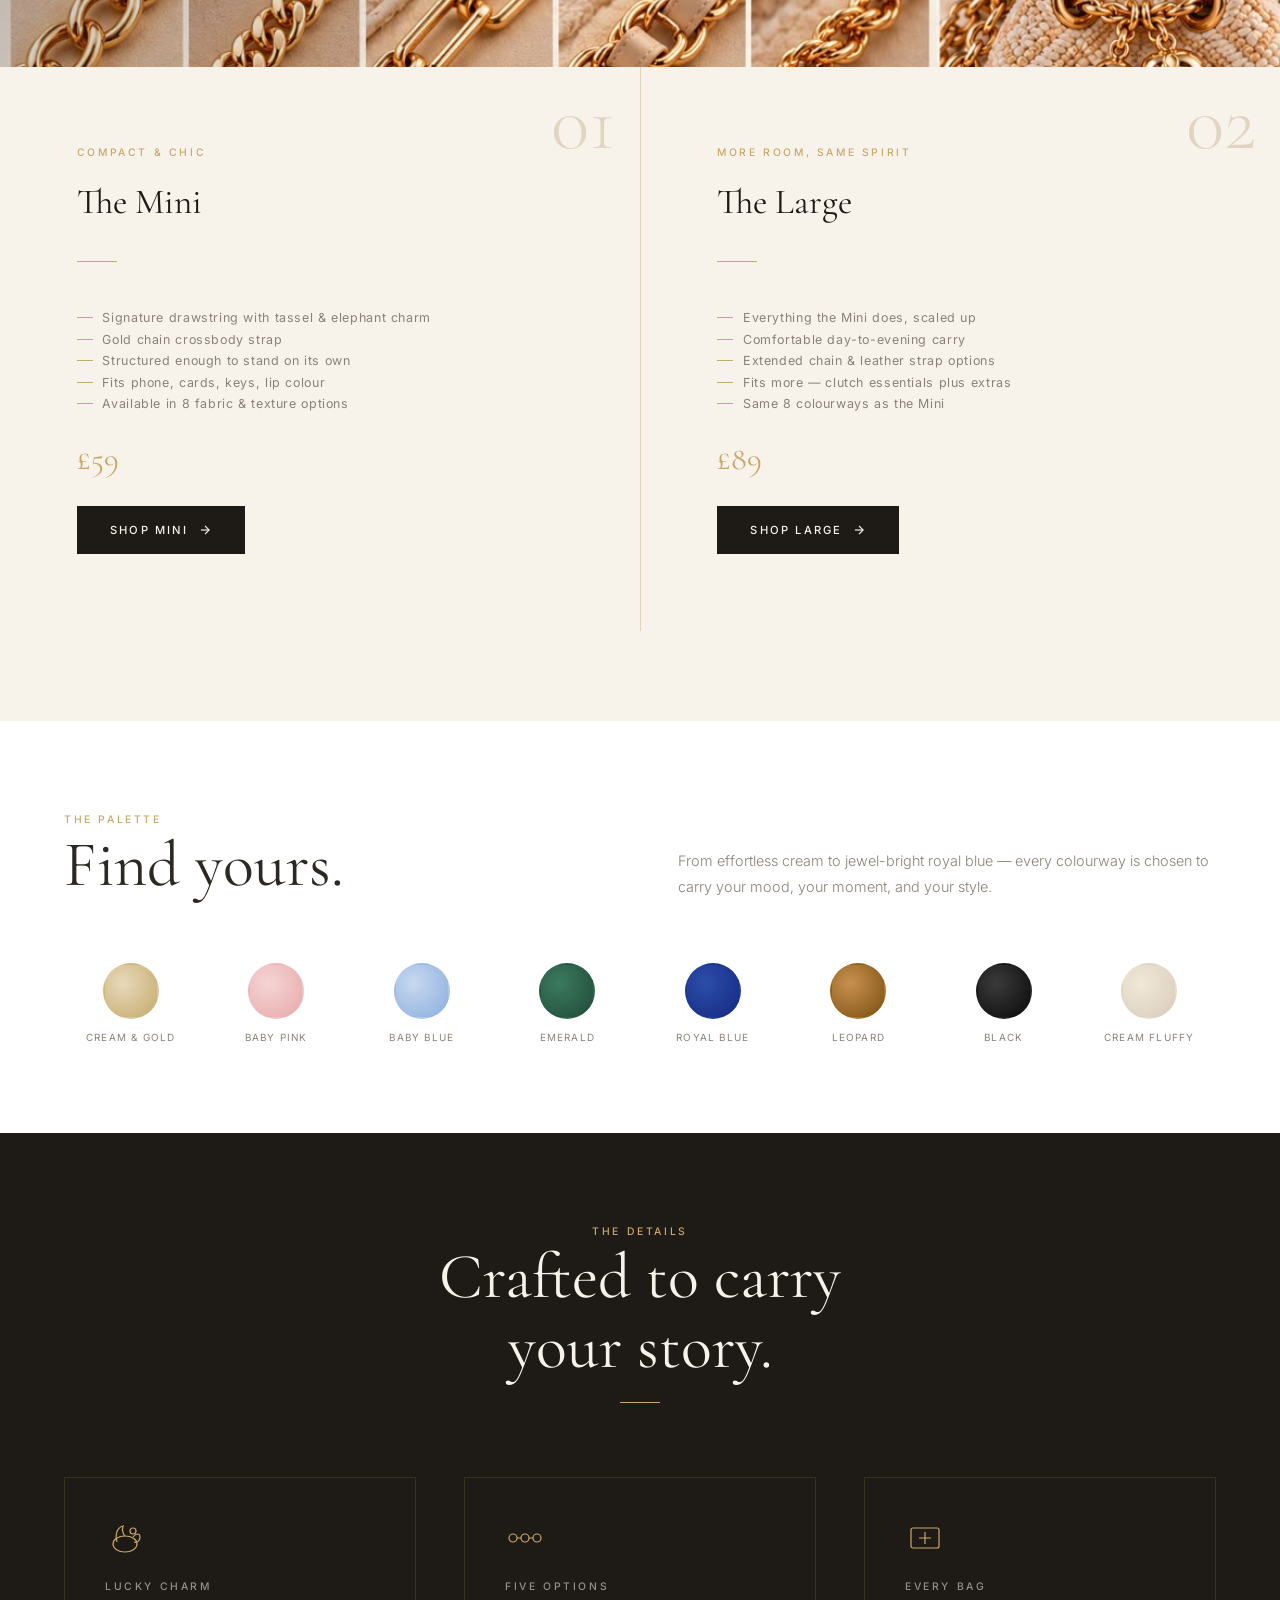
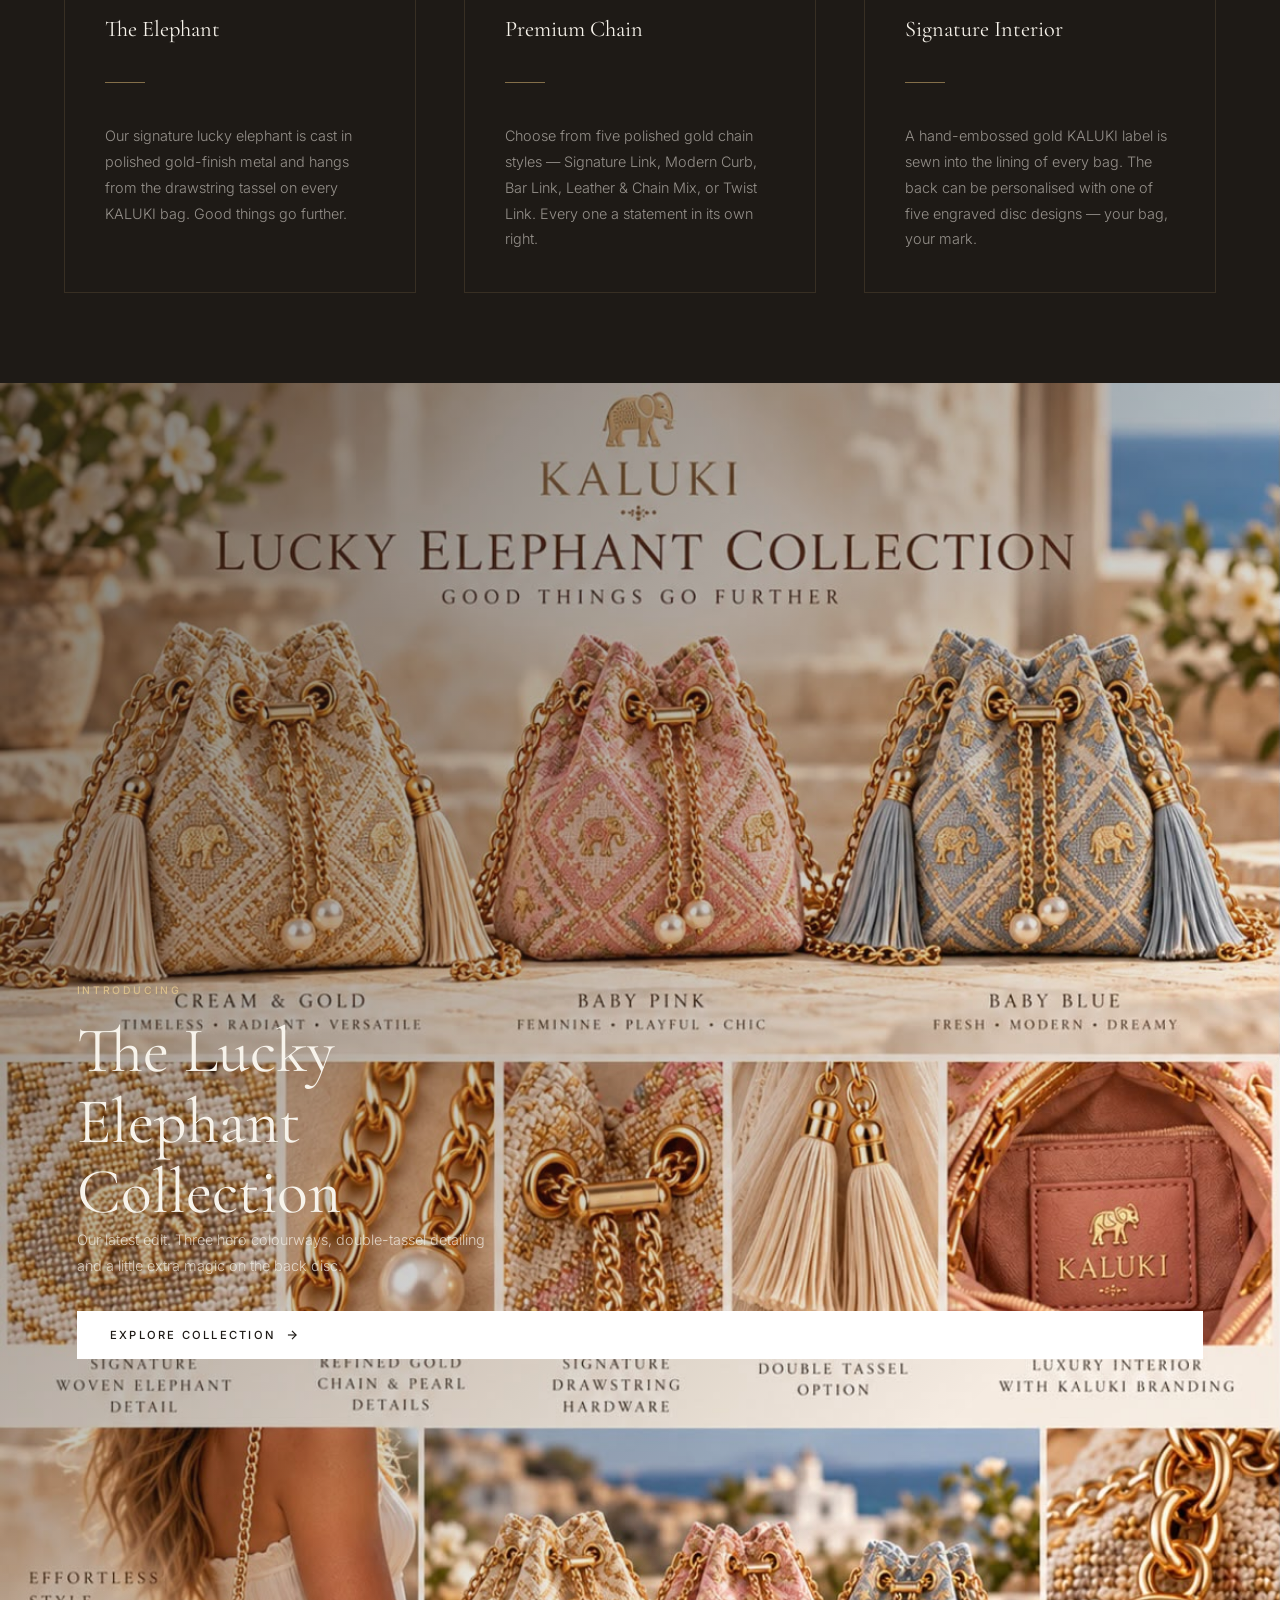
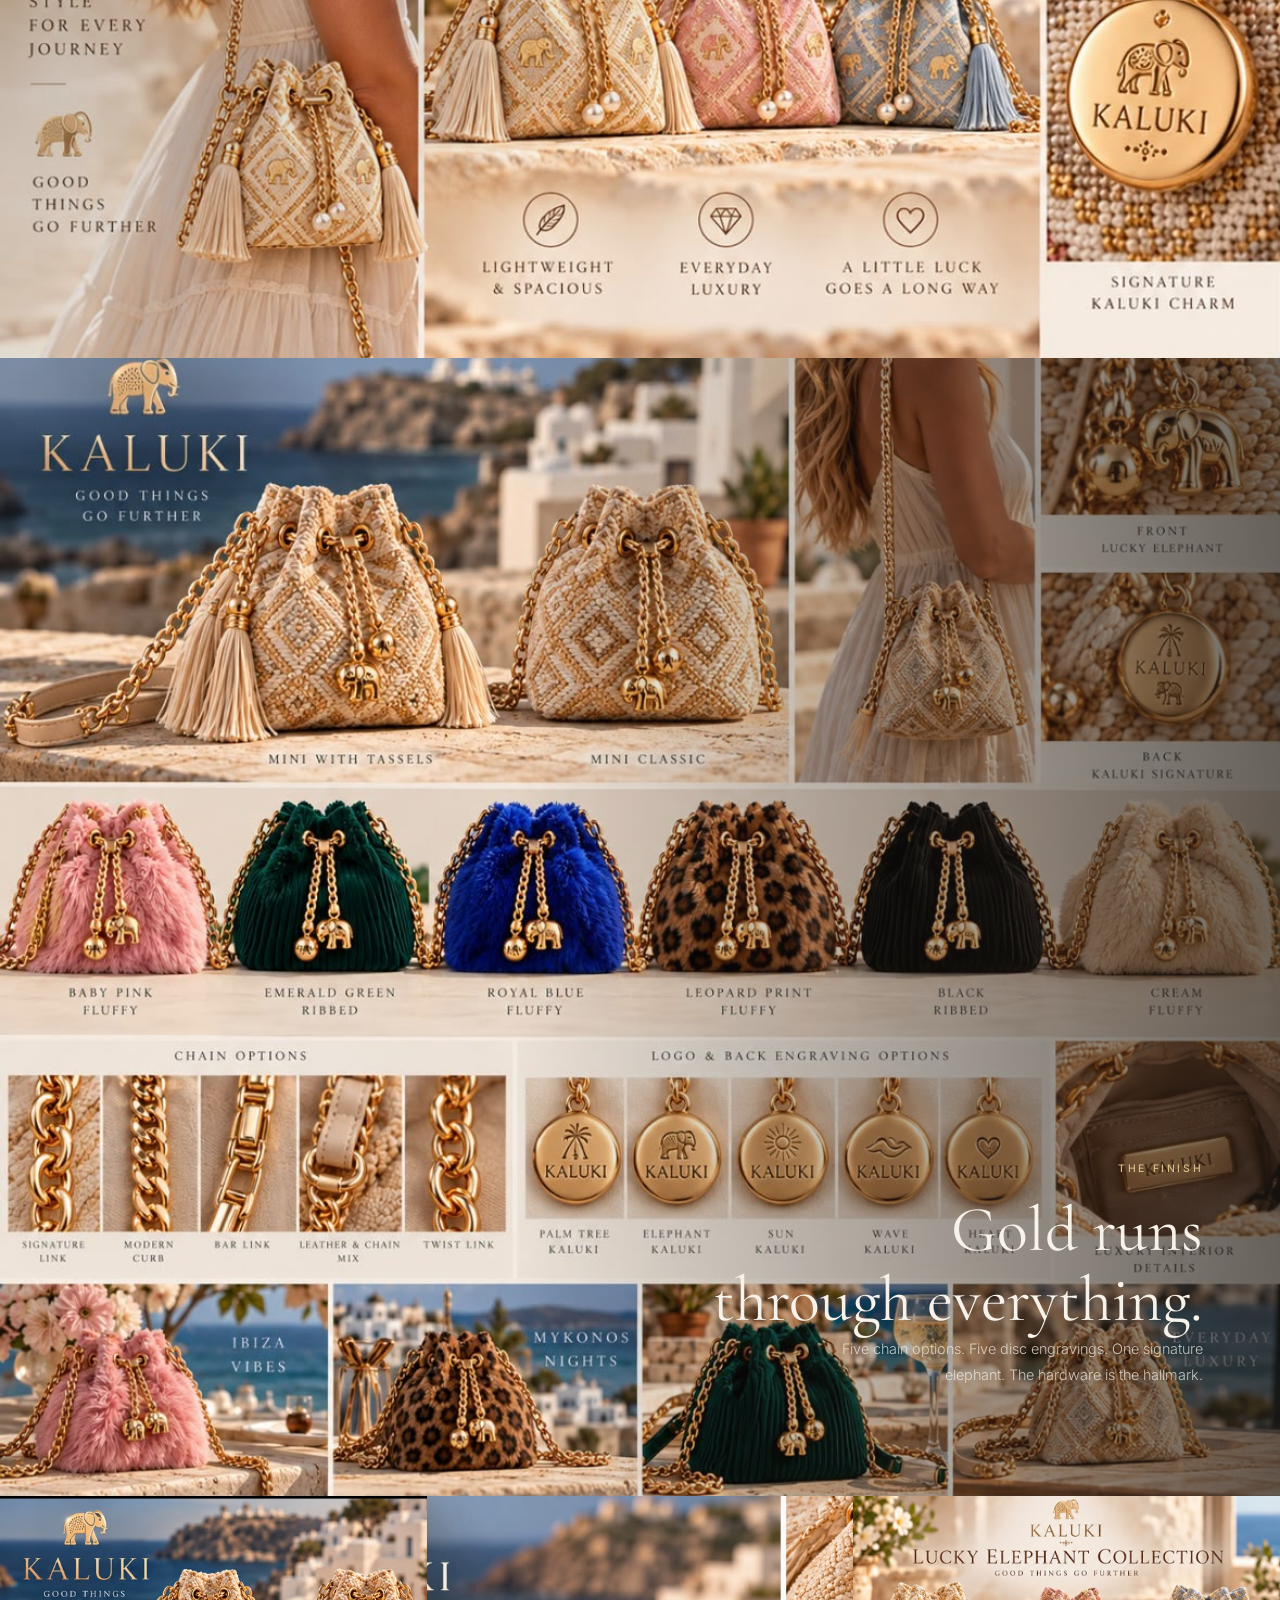
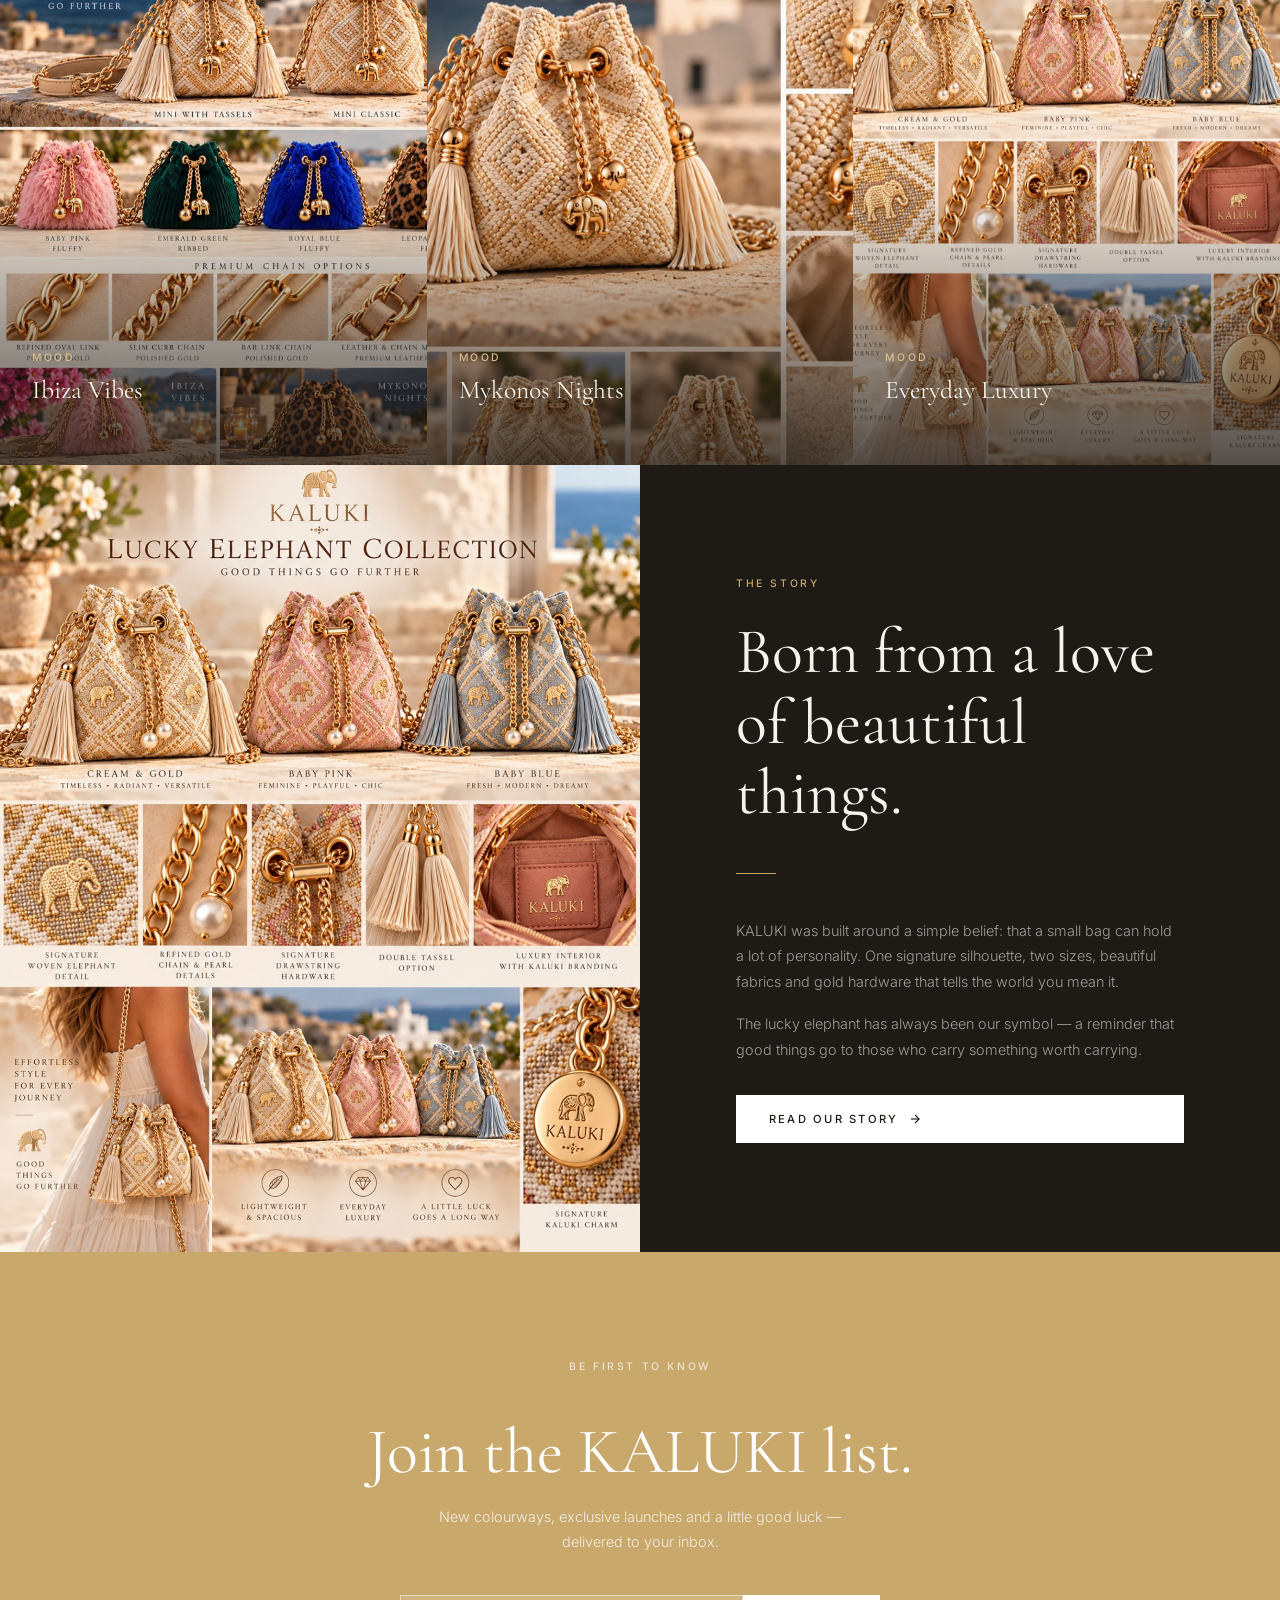
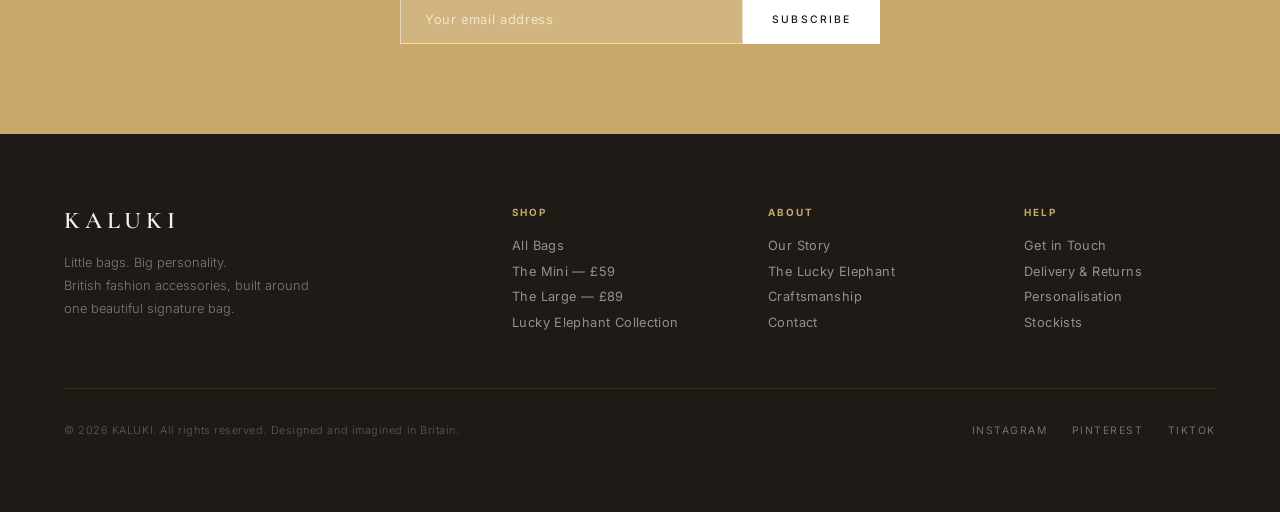
==== commit 8c2b91e3: "Elephant: slower walk (12s), dramatic sit (-15°), fix front leg connection - Walk-in stretched from " ====
--- a/index.html
+++ b/index.html
@@ -100,11 +100,11 @@
       <div class="kaluki-hero-wrap">
         <svg class="kaluki-hero" xmlns="http://www.w3.org/2000/svg" viewBox="0 0 300 220" width="320" height="235" aria-hidden="true" style="overflow:visible">
           <style>
-            .kleg{transform-box:fill-box;transform-origin:center bottom;animation:klift 1.6s ease-in-out 5}
-            .kleg-sw{transform-box:fill-box;transform-origin:center top;animation:kswing 1.6s ease-in-out 5}
+            .kleg{transform-box:fill-box;transform-origin:center bottom;animation:klift 1.6s ease-in-out 7}
+            .kleg-sw{transform-box:fill-box;transform-origin:center top;animation:kswing 1.6s ease-in-out 7}
             .kleg-a,.kleg-a .kleg-sw{animation-delay:-0.8s}
-            .kbody{animation:kbob 0.8s ease-in-out 10}
-            .ktail{transform-box:fill-box;transform-origin:100% 0%;animation:kflick 1.6s ease-in-out 5}
+            .kbody{animation:kbob 0.8s ease-in-out 14}
+            .ktail{transform-box:fill-box;transform-origin:100% 0%;animation:kflick 1.6s ease-in-out 7}
             @keyframes kswing{0%,100%{transform:rotate(16deg)}50%{transform:rotate(-16deg)}}
             @keyframes klift{0%,40%,100%{transform:translateY(0)}18%{transform:translateY(-14px)}36%{transform:translateY(3px)}}
             @keyframes kbob{0%,100%{transform:translateY(0)}50%{transform:translateY(-5px)}}
@@ -152,7 +152,7 @@
 
           <!-- Near legs — drawn after body so they appear in front -->
           <g class="kleg kleg-back"><g class="kleg-sw"><rect x="74" y="122" width="28" height="74" rx="12" fill="#C8A86B"/><ellipse cx="88" cy="194" rx="12" ry="3.5" fill="#A07828"/></g></g>
-          <g class="kleg kleg-a"><g class="kleg-sw"><rect x="178" y="122" width="28" height="74" rx="12" fill="#C8A86B"/><ellipse cx="192" cy="194" rx="12" ry="3.5" fill="#A07828"/></g></g>
+          <g class="kleg kleg-a"><g class="kleg-sw"><rect x="164" y="108" width="28" height="88" rx="12" fill="#C8A86B"/><ellipse cx="178" cy="194" rx="12" ry="3.5" fill="#A07828"/></g></g>
         </svg>
       </div>
     </div>
--- a/assets/css/style.css
+++ b/assets/css/style.css
@@ -925,8 +925,8 @@
   transform-box: view-box;
   transform-origin: 220px 195px;
   animation:
-    kaluki-hero-enter 9.0s ease-out forwards,
-    kaluki-sit-down 1.8s cubic-bezier(0.25, 0, 0.2, 1) 9.5s forwards;
+    kaluki-hero-enter 12.0s ease-out forwards,
+    kaluki-sit-down 2.5s cubic-bezier(0.25, 0, 0.2, 1) 12.5s forwards;
 }
 
 /* Trunk: gentle sway during walk-in, then raise after sitting */
@@ -935,7 +935,7 @@
   transform-origin: 20% 0%;
   animation:
     kaluki-trunk-sway 2.4s ease-in-out 1,
-    kaluki-trunk-raise 1.2s cubic-bezier(0.42, 0, 0.58, 1) 11.5s forwards;
+    kaluki-trunk-raise 1.2s cubic-bezier(0.42, 0, 0.58, 1) 15.3s forwards;
 }
 
 /* Back legs: stomp walk + fold into sitting pose */
@@ -943,19 +943,19 @@
   transform-box: fill-box;
   transform-origin: center top;
   animation:
-    klift 1.6s ease-in-out 5,
-    kaluki-leg-fold 1.8s cubic-bezier(0.25, 0, 0.2, 1) 9.5s forwards;
+    klift 1.6s ease-in-out 7,
+    kaluki-leg-fold 2.5s cubic-bezier(0.25, 0, 0.2, 1) 12.5s forwards;
 }
 .kaluki-hero .kleg-a.kleg-back {
   animation:
-    klift 1.6s ease-in-out -0.8s 5,
-    kaluki-leg-fold 1.8s cubic-bezier(0.25, 0, 0.2, 1) 9.5s forwards;
+    klift 1.6s ease-in-out -0.8s 7,
+    kaluki-leg-fold 2.5s cubic-bezier(0.25, 0, 0.2, 1) 12.5s forwards;
 }
 .kaluki-hero .kleg-back .kleg-sw {
-  animation: kswing 1.6s ease-in-out 5;
+  animation: kswing 1.6s ease-in-out 7;
 }
 .kaluki-hero .kleg-a.kleg-back .kleg-sw {
-  animation: kswing 1.6s ease-in-out -0.8s 5;
+  animation: kswing 1.6s ease-in-out -0.8s 7;
 }
 
 @keyframes kaluki-trunk-sway {
@@ -1008,9 +1008,11 @@
 }
 
 @keyframes kaluki-sit-down {
-  0%   { transform: rotate(0deg)  translateY(0);    }
-  40%  { transform: rotate(-3deg) translateY(4px);  }
-  100% { transform: rotate(-8deg) translateY(10px); }
+  0%   { transform: rotate(0deg)   translateY(0);    }
+  20%  { transform: rotate(-5deg)  translateY(5px);  }
+  70%  { transform: rotate(-16deg) translateY(18px); }
+  85%  { transform: rotate(-14deg) translateY(16px); }
+  100% { transform: rotate(-15deg) translateY(17px); }
 }
 
 @keyframes kaluki-leg-fold {
@@ -1328,27 +1330,27 @@
     width: 200px;
     height: auto;
     animation:
-      kaluki-hero-enter-mobile 4s ease-out forwards,
-      kaluki-sit-down 1.8s cubic-bezier(0.25, 0, 0.2, 1) 4.5s forwards;
+      kaluki-hero-enter-mobile 5s ease-out forwards,
+      kaluki-sit-down 2.5s cubic-bezier(0.25, 0, 0.2, 1) 5.5s forwards;
   }
 
   /* Trunk raises after sitting */
   .kaluki-hero .ktrunk {
     animation:
       kaluki-trunk-sway 2.4s ease-in-out 1,
-      kaluki-trunk-raise 1.2s cubic-bezier(0.42, 0, 0.58, 1) 6.5s forwards;
+      kaluki-trunk-raise 1.2s cubic-bezier(0.42, 0, 0.58, 1) 8.2s forwards;
   }
 
   /* Back legs fold when sitting (mobile) */
   .kaluki-hero .kleg-back {
     animation:
-      klift 1.6s ease-in-out 5,
-      kaluki-leg-fold 1.8s cubic-bezier(0.25, 0, 0.2, 1) 4.5s forwards;
+      klift 1.6s ease-in-out 7,
+      kaluki-leg-fold 2.5s cubic-bezier(0.25, 0, 0.2, 1) 5.5s forwards;
   }
   .kaluki-hero .kleg-a.kleg-back {
     animation:
-      klift 1.6s ease-in-out -0.8s 5,
-      kaluki-leg-fold 1.8s cubic-bezier(0.25, 0, 0.2, 1) 4.5s forwards;
+      klift 1.6s ease-in-out -0.8s 7,
+      kaluki-leg-fold 2.5s cubic-bezier(0.25, 0, 0.2, 1) 5.5s forwards;
   }
 }
 
